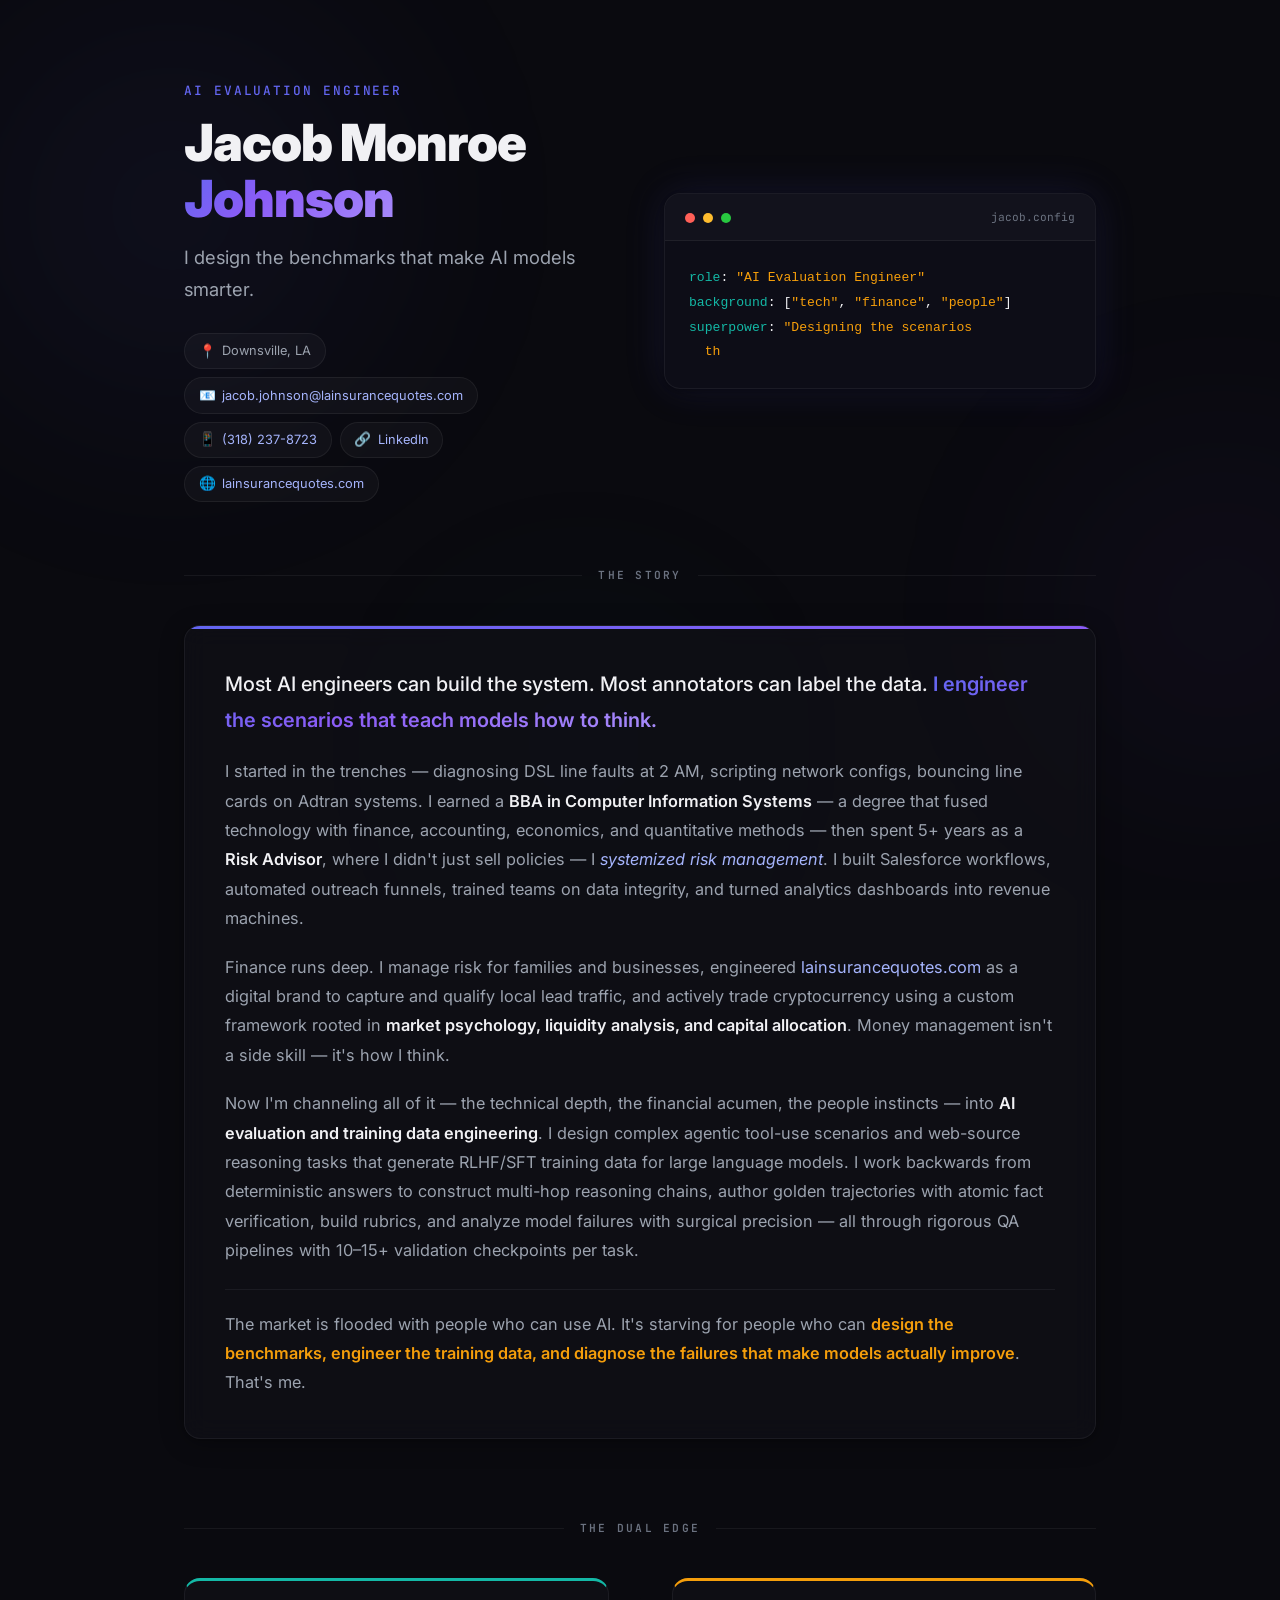
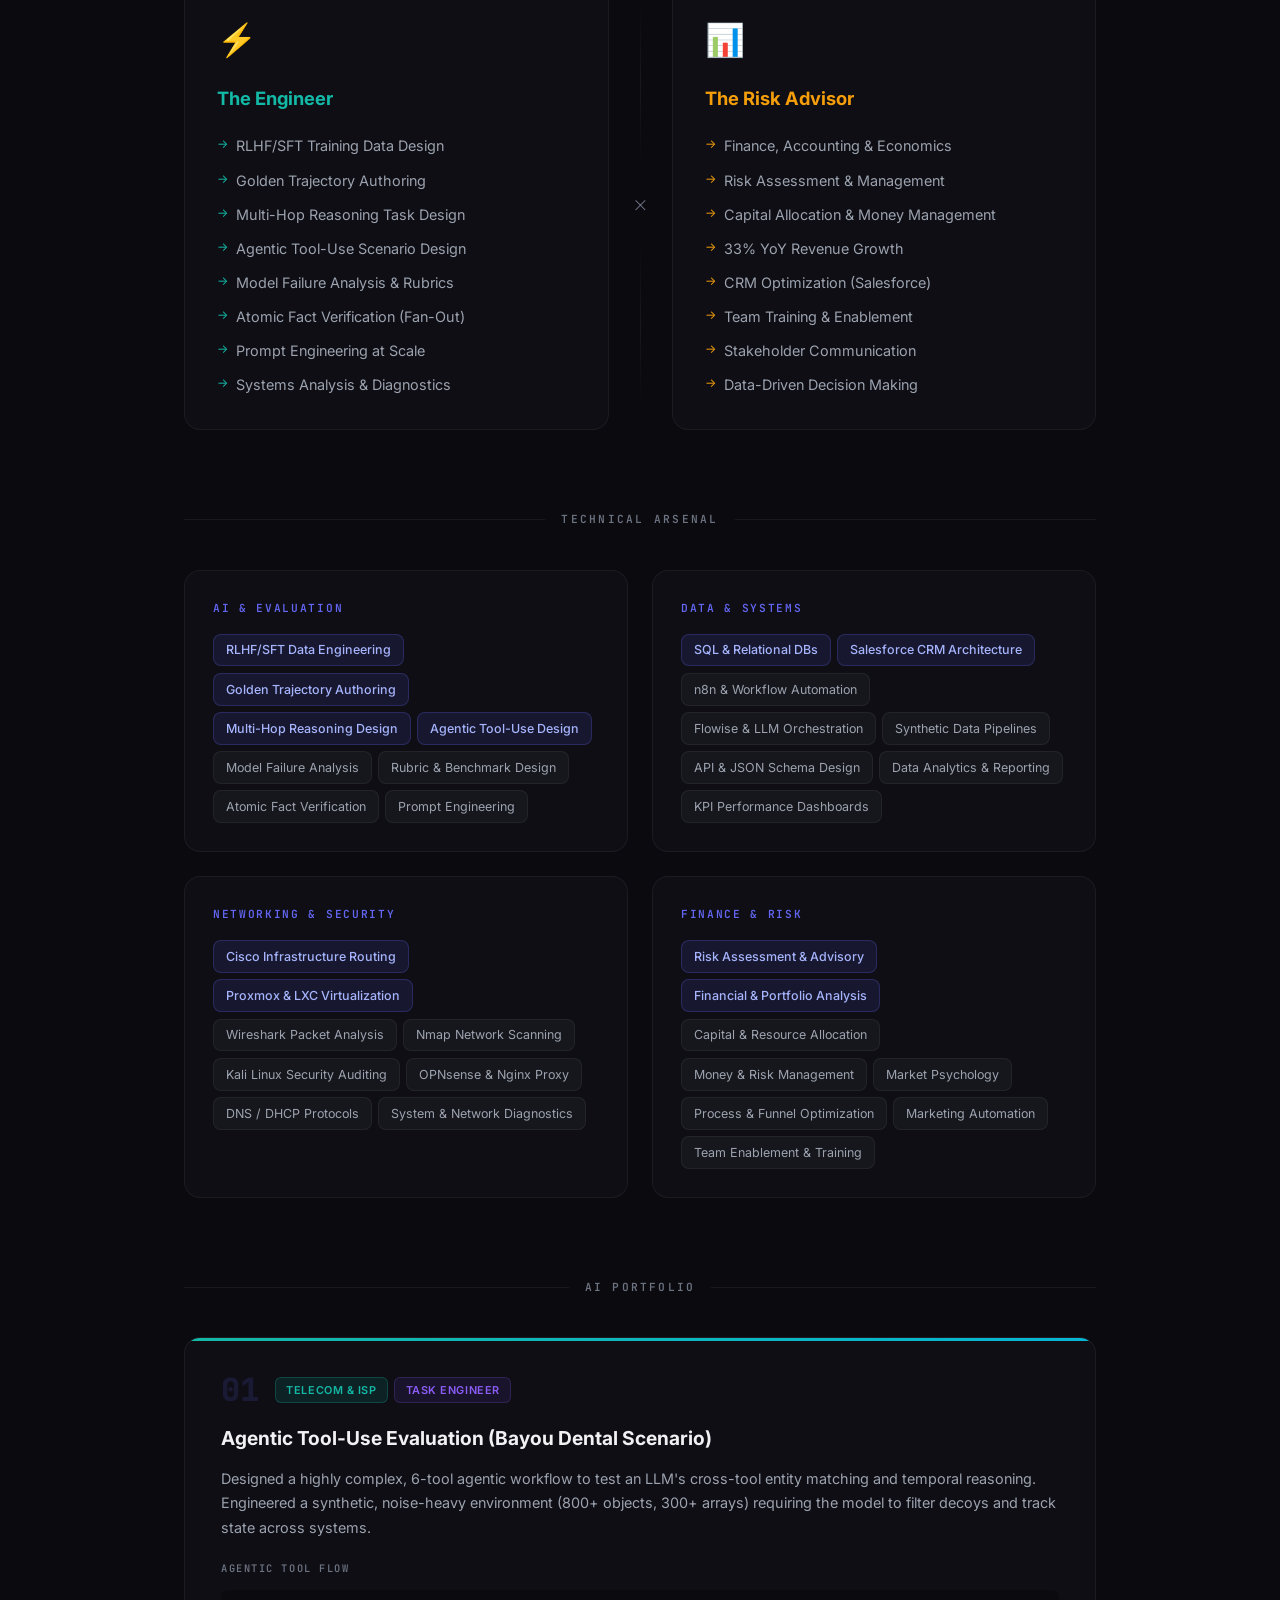
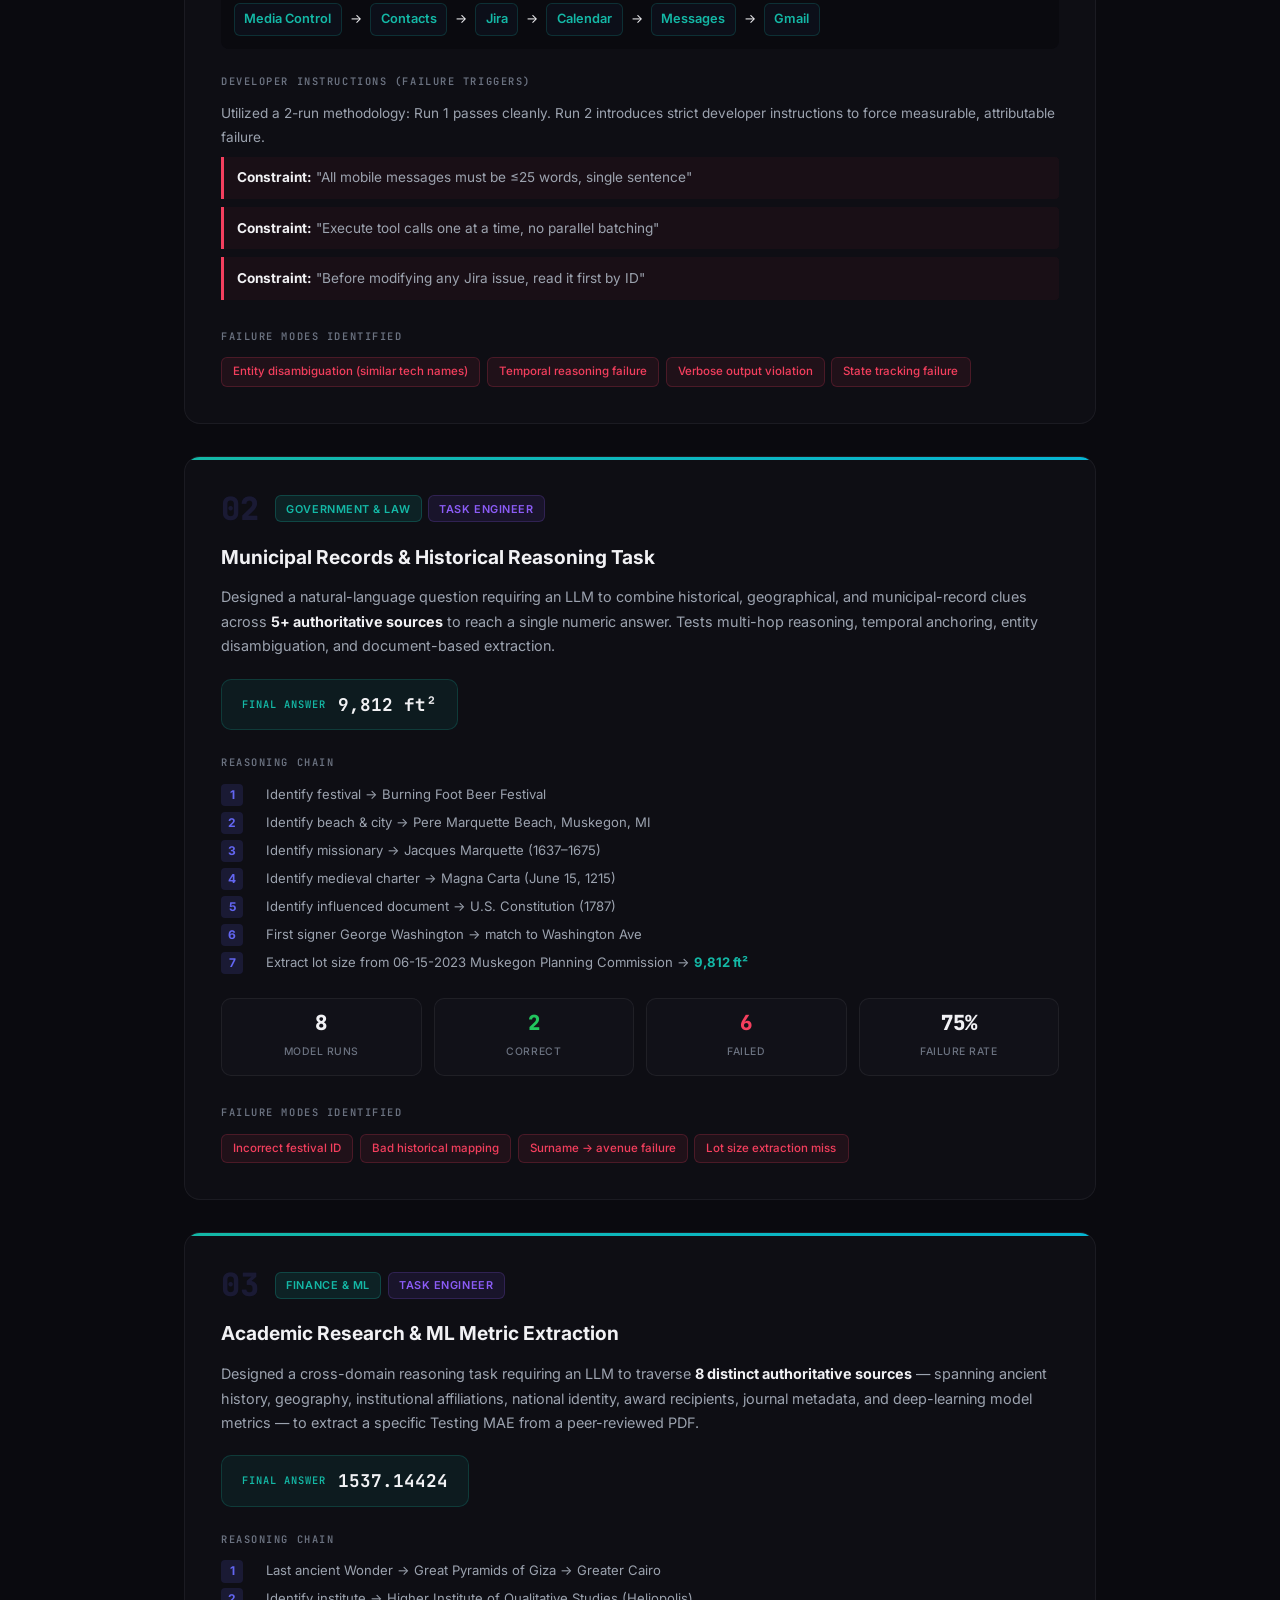
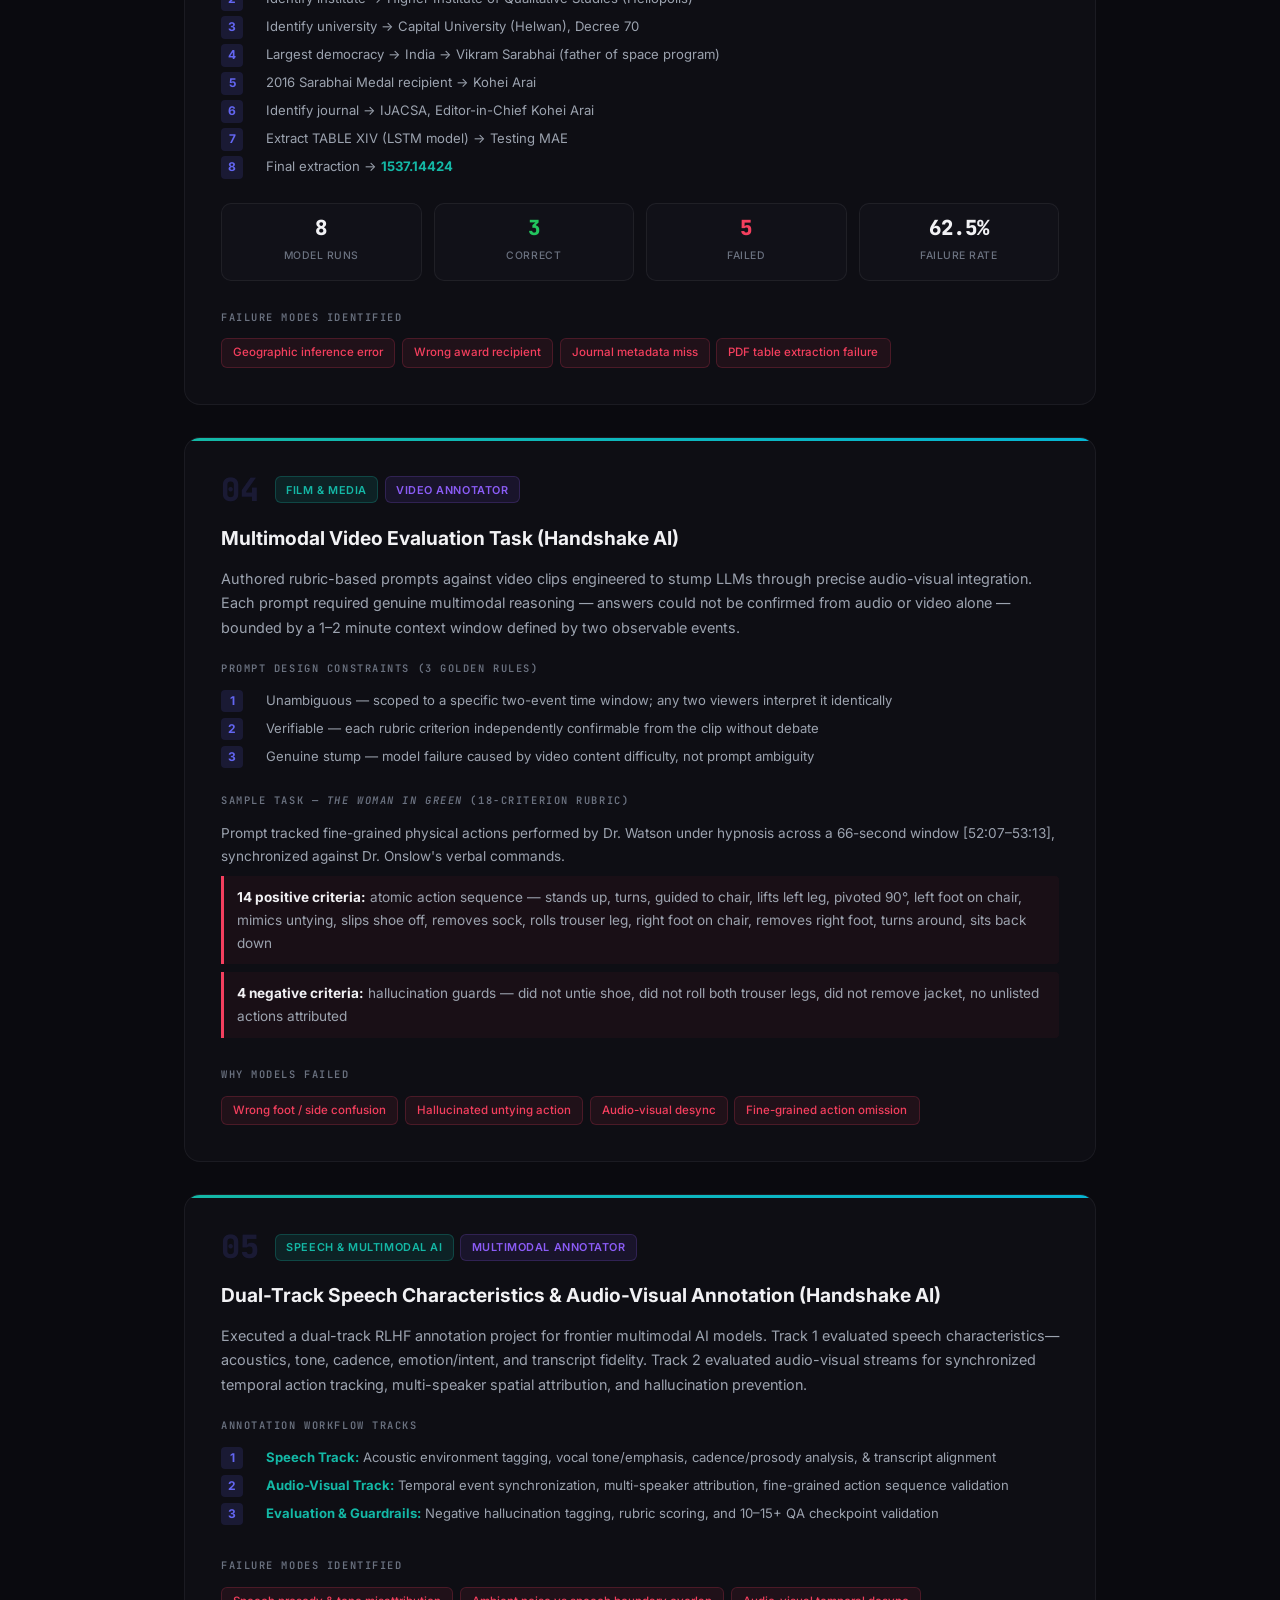
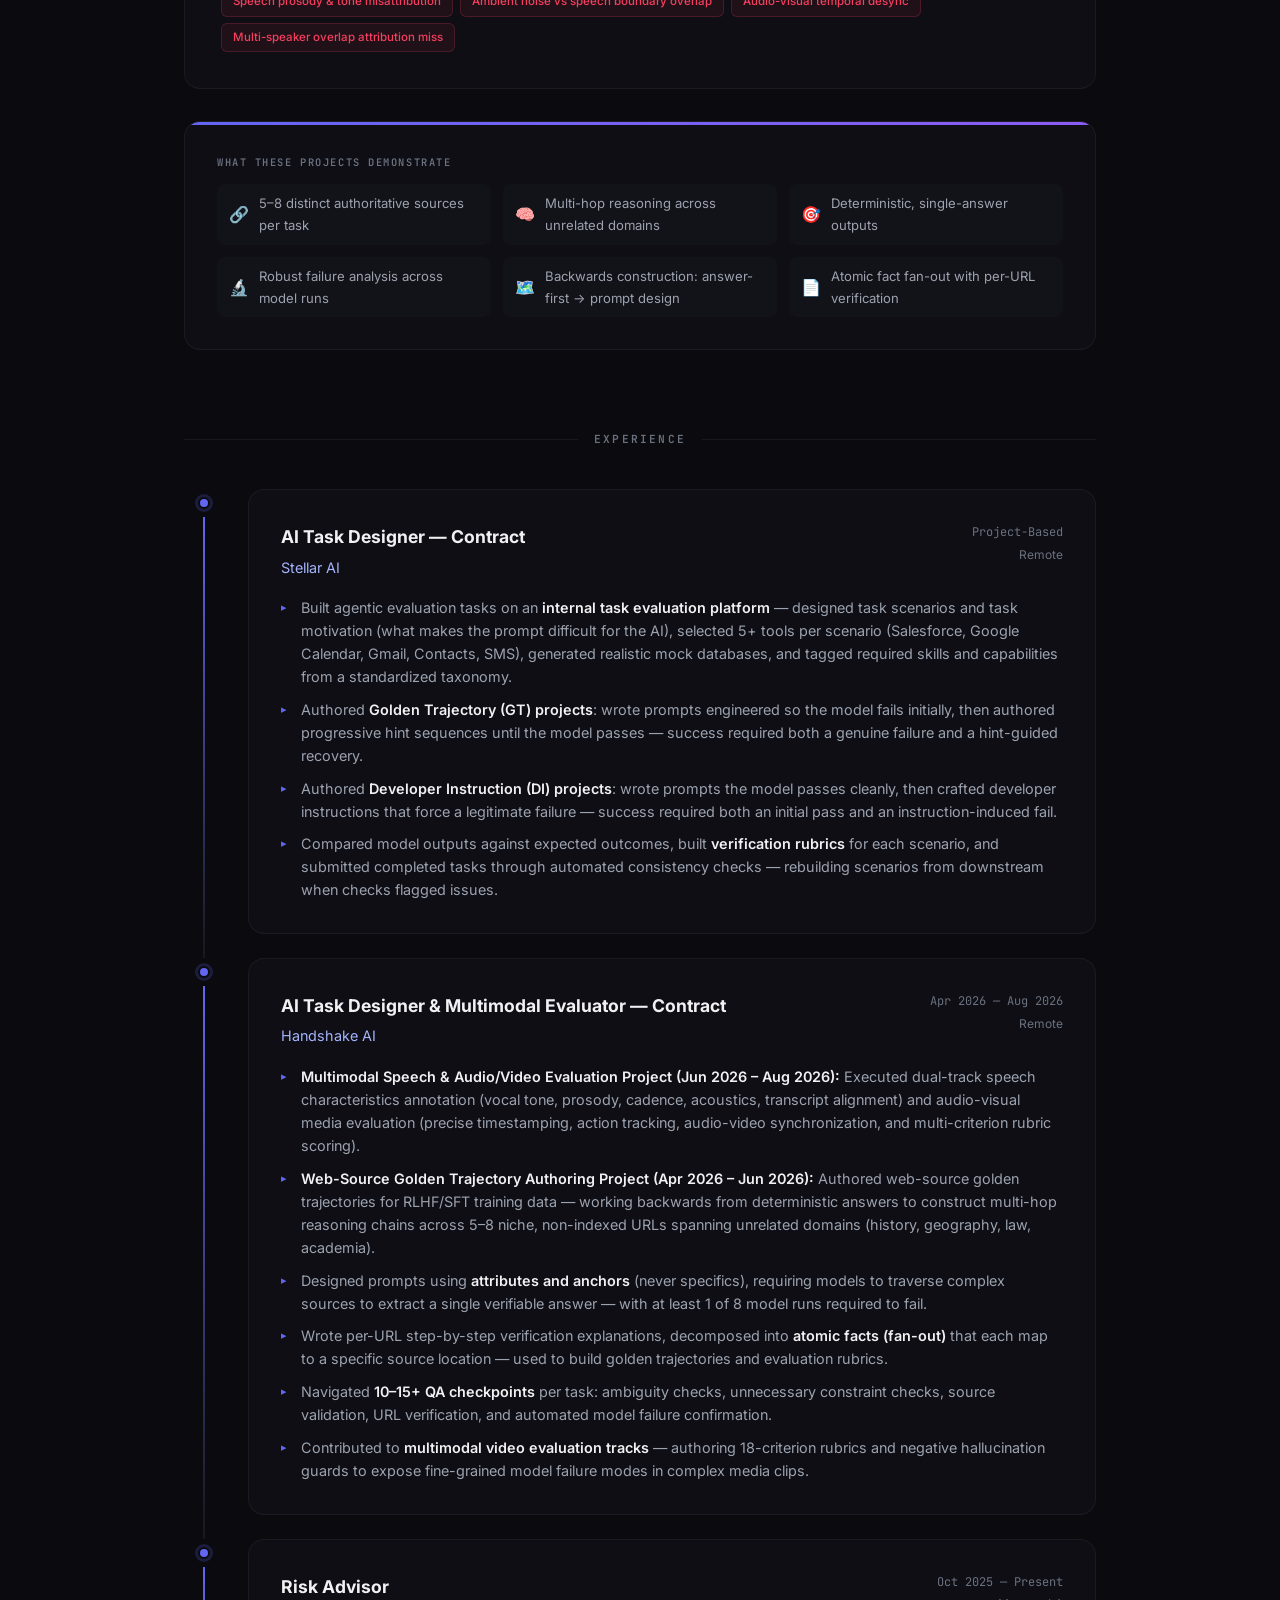
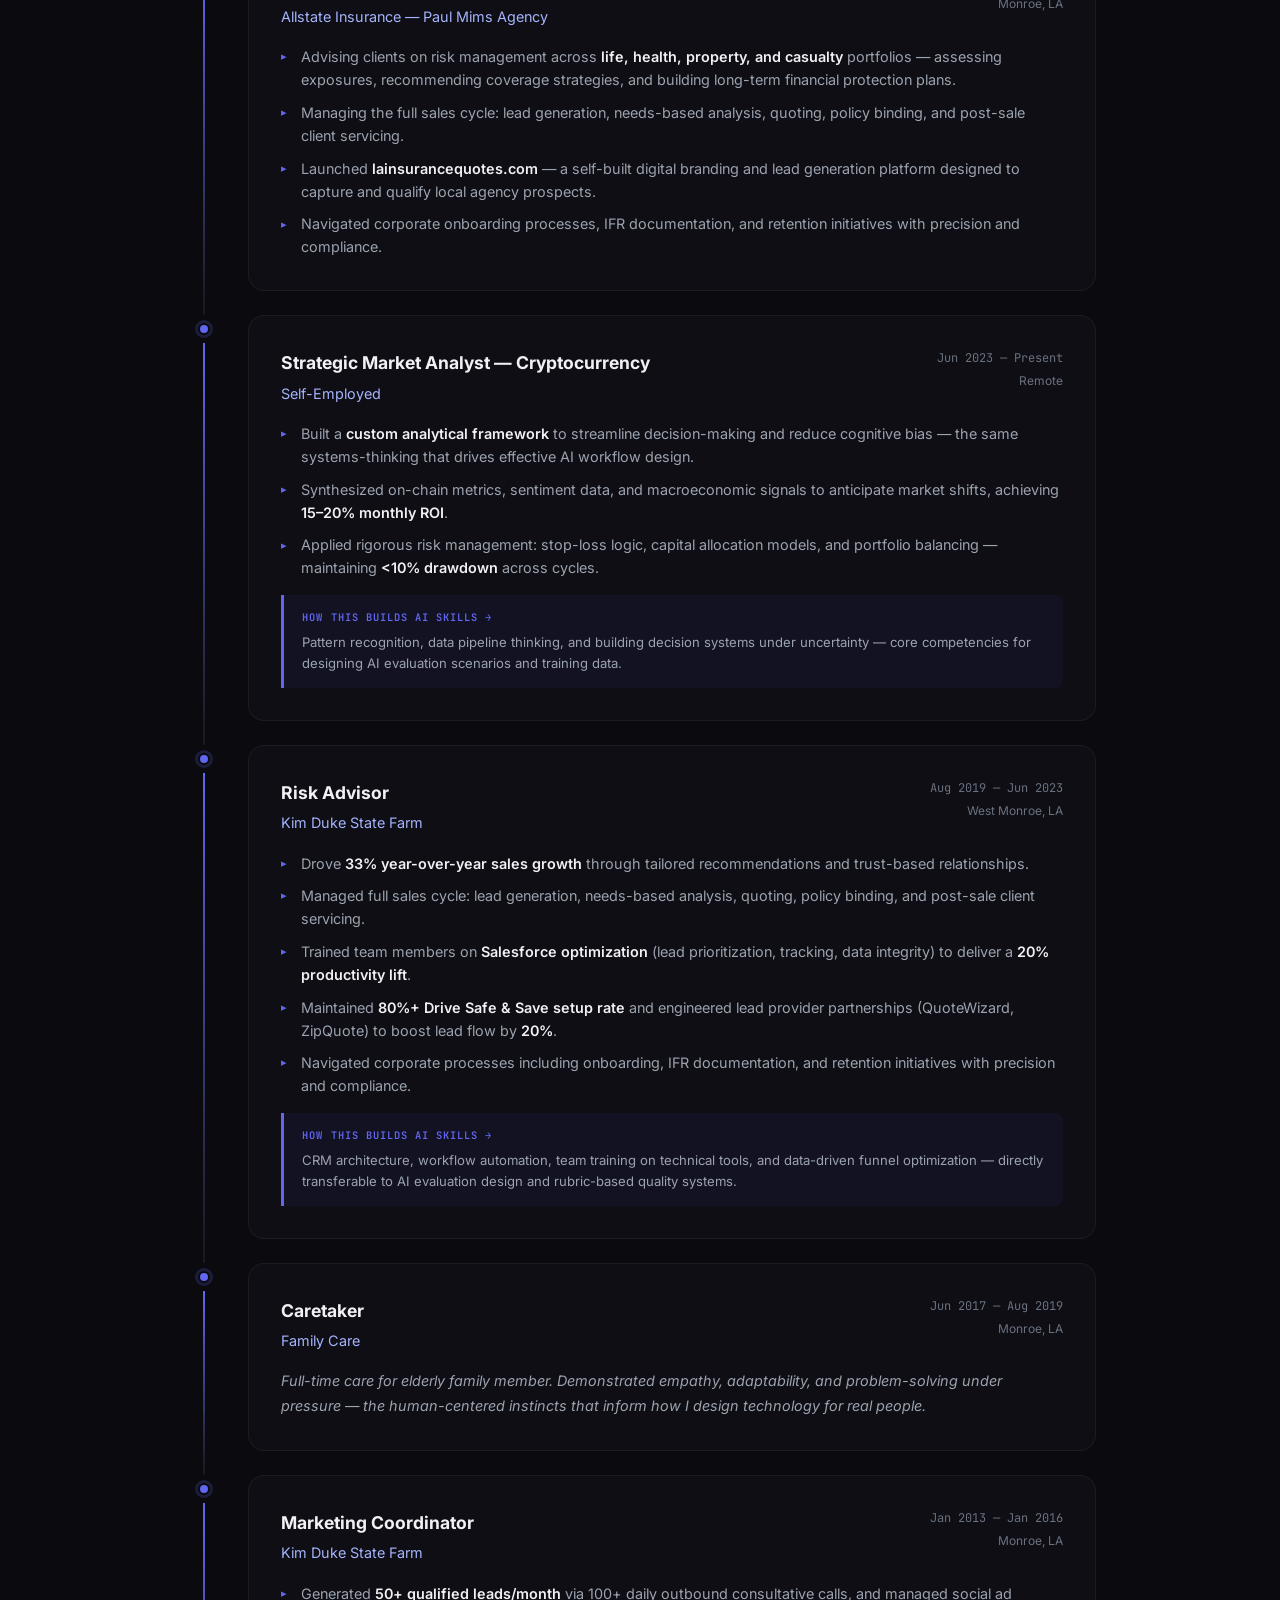
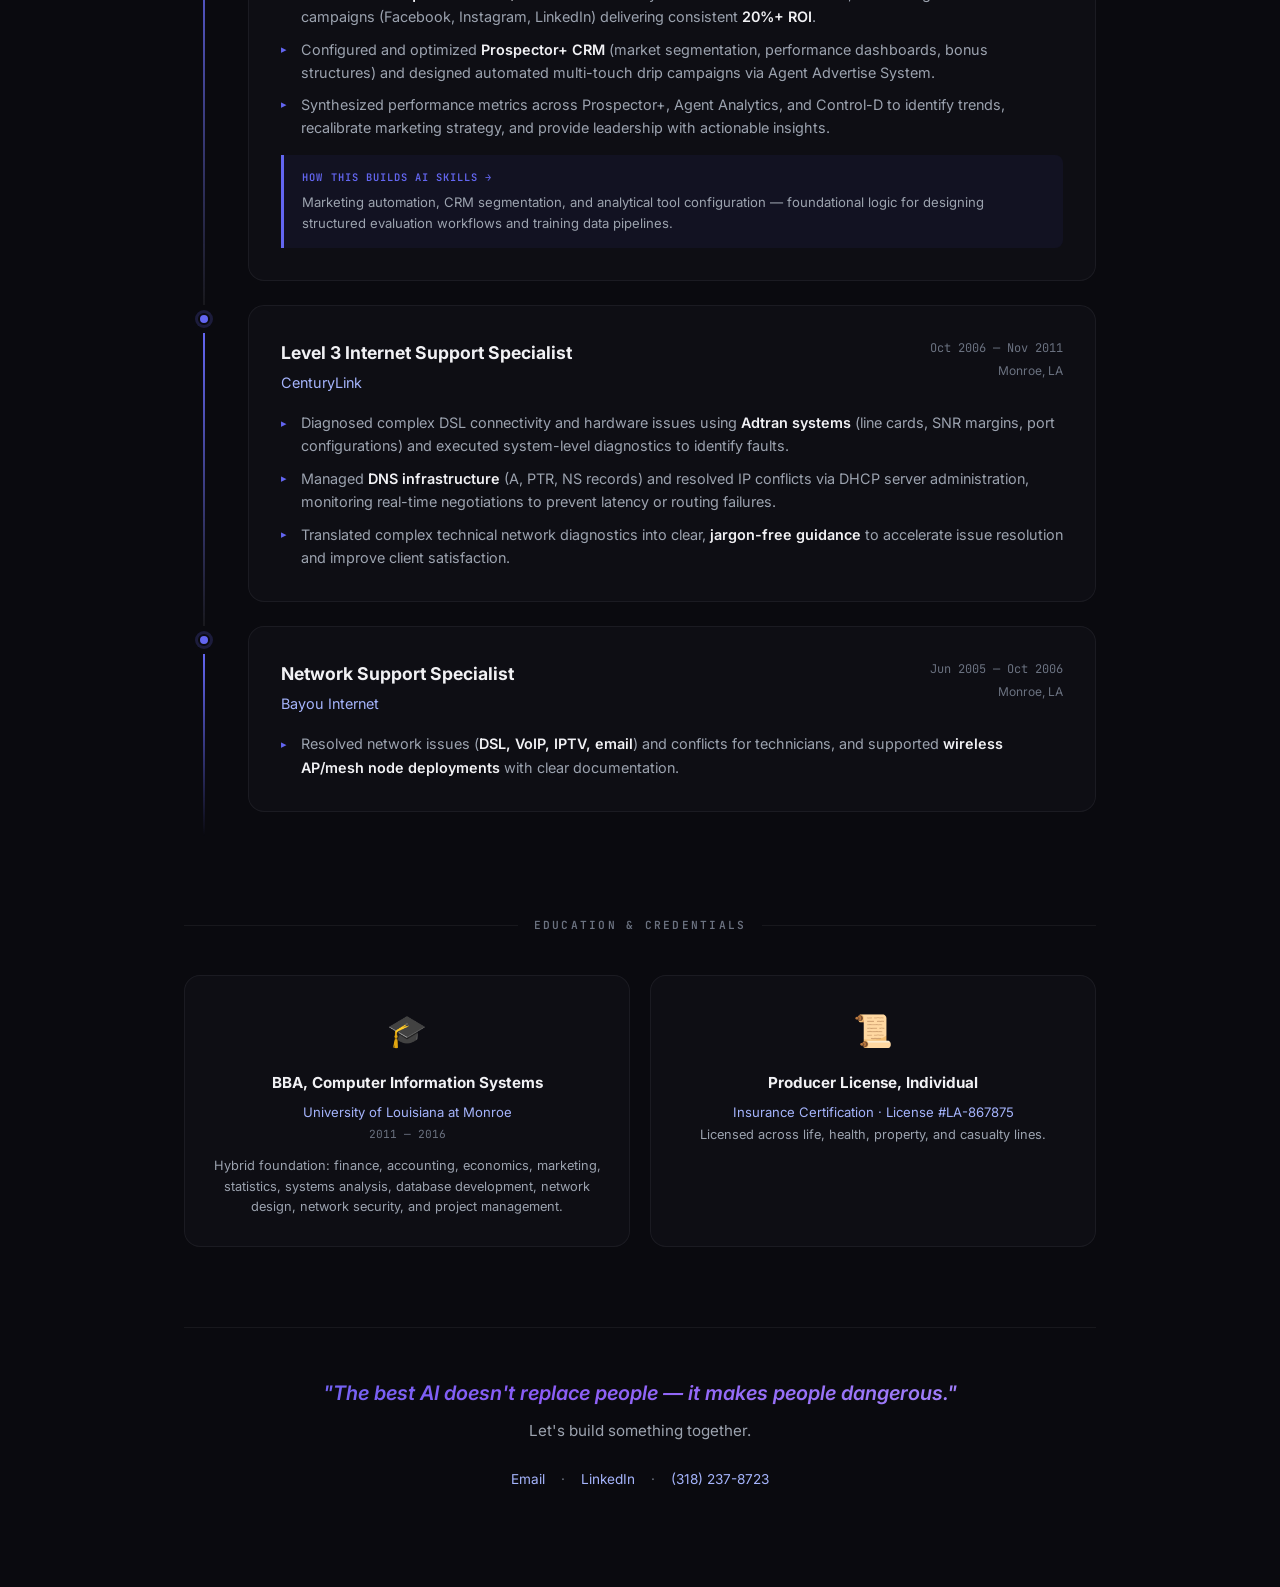
==== index.html @ 7186bc1a "Update index.html" ====
<!DOCTYPE html>
<html lang="en">
<head>
    <meta charset="UTF-8">
    <meta name="viewport" content="width=device-width, initial-scale=1.0">
    <meta name="description" content="Jacob Monroe Johnson — AI Evaluation Engineer specializing in RLHF/SFT training data design, golden trajectory authoring, and model failure analysis. Deep finance, risk management, and technical expertise.">
    <title>Jacob Monroe Johnson | AI Evaluation Engineer</title>
    <link rel="preconnect" href="https://fonts.googleapis.com">
    <link rel="preconnect" href="https://fonts.gstatic.com" crossorigin>
    <link href="https://fonts.googleapis.com/css2?family=Inter:wght@300;400;500;600;700;800;900&family=JetBrains+Mono:wght@400;500;600&display=swap" rel="stylesheet">
    <link rel="stylesheet" href="style.css?v=14">
</head>
<body>

    <!-- Ambient background -->
    <div class="ambient-bg">
        <div class="orb orb-1"></div>
        <div class="orb orb-2"></div>
        <div class="orb orb-3"></div>
    </div>

    <div class="resume-container">

        <!-- ═══════════════════════════════════════════ HEADER ═══════════════════════════════════════════ -->
        <header class="hero" id="hero-section">
            <div class="hero-content">
                <div class="name-block">
                    <p class="tagline-above">AI Evaluation Engineer</p>
                    <h1 class="name">Jacob Monroe <span class="name-accent">Johnson</span></h1>
                    <p class="subtitle">I design the benchmarks that make AI models smarter.</p>
                </div>

                <div class="hero-meta">
                    <div class="meta-pill">
                        <span class="pill-icon">📍</span>
                        <span>Downsville, LA</span>
                    </div>
                    <div class="meta-pill">
                        <span class="pill-icon">📧</span>
                        <a href="mailto:jacob.johnson@lainsurancequotes.com">jacob.johnson@lainsurancequotes.com</a>
                    </div>
                    <div class="meta-pill">
                        <span class="pill-icon">📱</span>
                        <a href="tel:+13182378723">(318) 237-8723</a>
                    </div>
                    <div class="meta-pill">
                        <span class="pill-icon">🔗</span>
                        <a href="https://www.linkedin.com/in/jacob-monroe-johnson-15b532a5" target="_blank">LinkedIn</a>
                    </div>
                    <div class="meta-pill">
                        <span class="pill-icon">🌐</span>
                        <a href="https://lainsurancequotes.com" target="_blank">lainsurancequotes.com</a>
                    </div>
                </div>
            </div>
            <div class="hero-visual">
                <div class="code-window">
                    <div class="code-header">
                        <span class="dot red"></span>
                        <span class="dot yellow"></span>
                        <span class="dot green"></span>
                        <span class="code-title">jacob.config</span>
                    </div>
                    <pre class="code-body"><code><span class="code-key">role</span>: <span class="code-str">"AI Evaluation Engineer"</span>
<span class="code-key">background</span>: [<span class="code-str">"tech"</span>, <span class="code-str">"finance"</span>, <span class="code-str">"people"</span>]
<span class="code-key">superpower</span>: <span class="code-str">"Designing the scenarios
  that break AI models —
  then teaching them to win"</span>
<span class="code-key">status</span>: <span class="code-val">building</span><span class="cursor-blink">|</span></code></pre>
                </div>
            </div>
        </header>

        <!-- ═══════════════════════════════════════════ NARRATIVE ═══════════════════════════════════════════ -->
        <section class="narrative-section" id="narrative">
            <div class="section-label">
                <span class="label-line"></span>
                <span class="label-text">THE STORY</span>
                <span class="label-line"></span>
            </div>
            <div class="narrative-card">
                <p class="narrative-lead">Most AI engineers can build the system. Most annotators can label the data. <strong>I engineer the scenarios that teach models how to think.</strong></p>
                <p>I started in the trenches — diagnosing DSL line faults at 2 AM, scripting network configs, bouncing line cards on Adtran systems. I earned a <strong>BBA in Computer Information Systems</strong> — a degree that fused technology with finance, accounting, economics, and quantitative methods — then spent 5+ years as a <strong>Risk Advisor</strong>, where I didn't just sell policies — I <em>systemized risk management</em>. I built Salesforce workflows, automated outreach funnels, trained teams on data integrity, and turned analytics dashboards into revenue machines.</p>
                <p>Finance runs deep. I manage risk for families and businesses, engineered <a href="https://lainsurancequotes.com" target="_blank">lainsurancequotes.com</a> as a digital brand to capture and qualify local lead traffic, and actively trade cryptocurrency using a custom framework rooted in <strong>market psychology, liquidity analysis, and capital allocation</strong>. Money management isn't a side skill — it's how I think.</p>
                <p>Now I'm channeling all of it — the technical depth, the financial acumen, the people instincts — into <strong>AI evaluation and training data engineering</strong>. I design complex agentic tool-use scenarios and web-source reasoning tasks that generate RLHF/SFT training data for large language models. I work backwards from deterministic answers to construct multi-hop reasoning chains, author golden trajectories with atomic fact verification, build rubrics, and analyze model failures with surgical precision — all through rigorous QA pipelines with 10–15+ validation checkpoints per task.</p>
                <p class="narrative-closer">The market is flooded with people who can use AI. It's starving for people who can <strong>design the benchmarks, engineer the training data, and diagnose the failures that make models actually improve</strong>. That's me.</p>
            </div>
        </section>

        <!-- ═══════════════════════════════════════════ DUAL IDENTITY ═══════════════════════════════════════════ -->
        <section class="duality-section" id="duality">
            <div class="section-label">
                <span class="label-line"></span>
                <span class="label-text">THE DUAL EDGE</span>
                <span class="label-line"></span>
            </div>
            <div class="duality-grid">
                <div class="duality-card tech-card">
                    <div class="card-icon">⚡</div>
                    <h3>The Engineer</h3>
                    <ul>
                        <li>RLHF/SFT Training Data Design</li>
                        <li>Golden Trajectory Authoring</li>
                        <li>Multi-Hop Reasoning Task Design</li>
                        <li>Agentic Tool-Use Scenario Design</li>
                        <li>Model Failure Analysis & Rubrics</li>
                        <li>Atomic Fact Verification (Fan-Out)</li>
                        <li>Prompt Engineering at Scale</li>
                        <li>Systems Analysis & Diagnostics</li>
                    </ul>
                </div>
                <div class="duality-divider">
                    <div class="divider-line"></div>
                    <span class="divider-symbol">×</span>
                    <div class="divider-line"></div>
                </div>
                <div class="duality-card people-card">
                    <div class="card-icon">📊</div>
                    <h3>The Risk Advisor</h3>
                    <ul>
                        <li>Finance, Accounting & Economics</li>
                        <li>Risk Assessment & Management</li>
                        <li>Capital Allocation & Money Management</li>
                        <li>33% YoY Revenue Growth</li>
                        <li>CRM Optimization (Salesforce)</li>
                        <li>Team Training & Enablement</li>
                        <li>Stakeholder Communication</li>
                        <li>Data-Driven Decision Making</li>
                    </ul>
                </div>
            </div>
        </section>

        <!-- ═══════════════════════════════════════════ SKILLS MATRIX ═══════════════════════════════════════════ -->
        <section class="skills-section" id="skills">
            <div class="section-label">
                <span class="label-line"></span>
                <span class="label-text">TECHNICAL ARSENAL</span>
                <span class="label-line"></span>
            </div>
            <div class="skills-grid">
                <div class="skill-group">
                    <h4 class="skill-category">AI & Evaluation</h4>
                    <div class="skill-tags">
                        <span class="skill-tag primary">RLHF/SFT Data Engineering</span>
                        <span class="skill-tag primary">Golden Trajectory Authoring</span>
                        <span class="skill-tag primary">Multi-Hop Reasoning Design</span>
                        <span class="skill-tag primary">Agentic Tool-Use Design</span>
                        <span class="skill-tag">Model Failure Analysis</span>
                        <span class="skill-tag">Rubric & Benchmark Design</span>
                        <span class="skill-tag">Atomic Fact Verification</span>
                        <span class="skill-tag">Prompt Engineering</span>
                    </div>
                </div>
                <div class="skill-group">
                    <h4 class="skill-category">Data & Systems</h4>
                    <div class="skill-tags">
                        <span class="skill-tag primary">SQL & Relational DBs</span>
                        <span class="skill-tag primary">Salesforce CRM Architecture</span>
                        <span class="skill-tag">n8n & Workflow Automation</span>
                        <span class="skill-tag">Flowise & LLM Orchestration</span>
                        <span class="skill-tag">Synthetic Data Pipelines</span>
                        <span class="skill-tag">API & JSON Schema Design</span>
                        <span class="skill-tag">Data Analytics & Reporting</span>
                        <span class="skill-tag">KPI Performance Dashboards</span>
                    </div>
                </div>
                <div class="skill-group">
                    <h4 class="skill-category">Networking & Security</h4>
                    <div class="skill-tags">
                        <span class="skill-tag primary">Cisco Infrastructure Routing</span>
                        <span class="skill-tag primary">Proxmox & LXC Virtualization</span>
                        <span class="skill-tag">Wireshark Packet Analysis</span>
                        <span class="skill-tag">Nmap Network Scanning</span>
                        <span class="skill-tag">Kali Linux Security Auditing</span>
                        <span class="skill-tag">OPNsense & Nginx Proxy</span>
                        <span class="skill-tag">DNS / DHCP Protocols</span>
                        <span class="skill-tag">System & Network Diagnostics</span>
                    </div>
                </div>
                <div class="skill-group">
                    <h4 class="skill-category">Finance & Risk</h4>
                    <div class="skill-tags">
                        <span class="skill-tag primary">Risk Assessment & Advisory</span>
                        <span class="skill-tag primary">Financial & Portfolio Analysis</span>
                        <span class="skill-tag">Capital & Resource Allocation</span>
                        <span class="skill-tag">Money & Risk Management</span>
                        <span class="skill-tag">Market Psychology</span>
                        <span class="skill-tag">Process & Funnel Optimization</span>
                        <span class="skill-tag">Marketing Automation</span>
                        <span class="skill-tag">Team Enablement & Training</span>
                    </div>
                </div>
            </div>
        </section>

        <!-- ═══════════════════════════════════════════ PROJECTS ═══════════════════════════════════════════ -->
        <section class="projects-section" id="projects">
            <div class="section-label">
                <span class="label-line"></span>
                <span class="label-text">AI PORTFOLIO</span>
                <span class="label-line"></span>
            </div>

            <div class="projects-grid">

                <!-- Project 1 (Agentic) -->
                <div class="project-card">
                    <div class="project-header">
                        <span class="project-number">01</span>
                        <div class="project-badges">
                            <span class="project-badge domain">Telecom & ISP</span>
                            <span class="project-badge role">Task Engineer</span>
                        </div>
                    </div>
                    <h3 class="project-title">Agentic Tool-Use Evaluation (Bayou Dental Scenario)</h3>
                    <p class="project-desc">Designed a highly complex, 6-tool agentic workflow to test an LLM's cross-tool entity matching and temporal reasoning. Engineered a synthetic, noise-heavy environment (800+ objects, 300+ arrays) requiring the model to filter decoys and track state across systems.</p>
                    
                    <div class="reasoning-chain">
                        <h4 class="chain-title">Agentic Tool Flow</h4>
                        <div class="tool-flow">
                            <span class="tool-step">Media Control</span>
                            <span class="tool-arrow">→</span>
                            <span class="tool-step">Contacts</span>
                            <span class="tool-arrow">→</span>
                            <span class="tool-step">Jira</span>
                            <span class="tool-arrow">→</span>
                            <span class="tool-step">Calendar</span>
                            <span class="tool-arrow">→</span>
                            <span class="tool-step">Messages</span>
                            <span class="tool-arrow">→</span>
                            <span class="tool-step">Gmail</span>
                        </div>
                    </div>

                    <div class="di-section">
                        <h4 class="chain-title">Developer Instructions (Failure Triggers)</h4>
                        <p class="project-desc" style="margin-bottom: 0.5rem; font-size: 0.85rem;">Utilized a 2-run methodology: Run 1 passes cleanly. Run 2 introduces strict developer instructions to force measurable, attributable failure.</p>
                        <div class="di-list">
                            <div class="di-item"><strong>Constraint:</strong> "All mobile messages must be ≤25 words, single sentence"</div>
                            <div class="di-item"><strong>Constraint:</strong> "Execute tool calls one at a time, no parallel batching"</div>
                            <div class="di-item"><strong>Constraint:</strong> "Before modifying any Jira issue, read it first by ID"</div>
                        </div>
                    </div>

                    <div class="failure-modes">
                        <h4 class="chain-title">Failure Modes Identified</h4>
                        <div class="failure-tags">
                            <span class="failure-tag">Entity disambiguation (similar tech names)</span>
                            <span class="failure-tag">Temporal reasoning failure</span>
                            <span class="failure-tag">Verbose output violation</span>
                            <span class="failure-tag">State tracking failure</span>
                        </div>
                    </div>
                </div>

                <!-- Project 2 -->
                <div class="project-card">
                    <div class="project-header">
                        <span class="project-number">02</span>
                        <div class="project-badges">
                            <span class="project-badge domain">Government & Law</span>
                            <span class="project-badge role">Task Engineer</span>
                        </div>
                    </div>
                    <h3 class="project-title">Municipal Records & Historical Reasoning Task</h3>
                    <p class="project-desc">Designed a natural-language question requiring an LLM to combine historical, geographical, and municipal-record clues across <strong>5+ authoritative sources</strong> to reach a single numeric answer. Tests multi-hop reasoning, temporal anchoring, entity disambiguation, and document-based extraction.</p>
                    
                    <div class="project-answer">
                        <span class="answer-label">Final Answer</span>
                        <span class="answer-value">9,812 ft²</span>
                    </div>

                    <div class="reasoning-chain">
                        <h4 class="chain-title">Reasoning Chain</h4>
                        <div class="chain-steps">
                            <div class="chain-step"><span class="step-num">1</span><span>Identify festival → Burning Foot Beer Festival</span></div>
                            <div class="chain-step"><span class="step-num">2</span><span>Identify beach & city → Pere Marquette Beach, Muskegon, MI</span></div>
                            <div class="chain-step"><span class="step-num">3</span><span>Identify missionary → Jacques Marquette (1637–1675)</span></div>
                            <div class="chain-step"><span class="step-num">4</span><span>Identify medieval charter → Magna Carta (June 15, 1215)</span></div>
                            <div class="chain-step"><span class="step-num">5</span><span>Identify influenced document → U.S. Constitution (1787)</span></div>
                            <div class="chain-step"><span class="step-num">6</span><span>First signer George Washington → match to Washington Ave</span></div>
                            <div class="chain-step"><span class="step-num">7</span><span>Extract lot size from 06-15-2023 Muskegon Planning Commission → <strong>9,812 ft²</strong></span></div>
                        </div>
                    </div>

                    <div class="project-results">
                        <div class="result-stat">
                            <span class="stat-value">8</span>
                            <span class="stat-label">Model Runs</span>
                        </div>
                        <div class="result-stat">
                            <span class="stat-value success">2</span>
                            <span class="stat-label">Correct</span>
                        </div>
                        <div class="result-stat">
                            <span class="stat-value fail">6</span>
                            <span class="stat-label">Failed</span>
                        </div>
                        <div class="result-stat">
                            <span class="stat-value">75%</span>
                            <span class="stat-label">Failure Rate</span>
                        </div>
                    </div>

                    <div class="failure-modes">
                        <h4 class="chain-title">Failure Modes Identified</h4>
                        <div class="failure-tags">
                            <span class="failure-tag">Incorrect festival ID</span>
                            <span class="failure-tag">Bad historical mapping</span>
                            <span class="failure-tag">Surname → avenue failure</span>
                            <span class="failure-tag">Lot size extraction miss</span>
                        </div>
                    </div>
                </div>

                <!-- Project 3 -->
                <div class="project-card">
                    <div class="project-header">
                        <span class="project-number">03</span>
                        <div class="project-badges">
                            <span class="project-badge domain">Finance & ML</span>
                            <span class="project-badge role">Task Engineer</span>
                        </div>
                    </div>
                    <h3 class="project-title">Academic Research & ML Metric Extraction</h3>
                    <p class="project-desc">Designed a cross-domain reasoning task requiring an LLM to traverse <strong>8 distinct authoritative sources</strong> — spanning ancient history, geography, institutional affiliations, national identity, award recipients, journal metadata, and deep-learning model metrics — to extract a specific Testing MAE from a peer-reviewed PDF.</p>
                    
                    <div class="project-answer">
                        <span class="answer-label">Final Answer</span>
                        <span class="answer-value">1537.14424</span>
                    </div>

                    <div class="reasoning-chain">
                        <h4 class="chain-title">Reasoning Chain</h4>
                        <div class="chain-steps">
                            <div class="chain-step"><span class="step-num">1</span><span>Last ancient Wonder → Great Pyramids of Giza → Greater Cairo</span></div>
                            <div class="chain-step"><span class="step-num">2</span><span>Identify institute → Higher Institute of Qualitative Studies (Heliopolis)</span></div>
                            <div class="chain-step"><span class="step-num">3</span><span>Identify university → Capital University (Helwan), Decree 70</span></div>
                            <div class="chain-step"><span class="step-num">4</span><span>Largest democracy → India → Vikram Sarabhai (father of space program)</span></div>
                            <div class="chain-step"><span class="step-num">5</span><span>2016 Sarabhai Medal recipient → Kohei Arai</span></div>
                            <div class="chain-step"><span class="step-num">6</span><span>Identify journal → IJACSA, Editor-in-Chief Kohei Arai</span></div>
                            <div class="chain-step"><span class="step-num">7</span><span>Extract TABLE XIV (LSTM model) → Testing MAE</span></div>
                            <div class="chain-step"><span class="step-num">8</span><span>Final extraction → <strong>1537.14424</strong></span></div>
                        </div>
                    </div>

                    <div class="project-results">
                        <div class="result-stat">
                            <span class="stat-value">8</span>
                            <span class="stat-label">Model Runs</span>
                        </div>
                        <div class="result-stat">
                            <span class="stat-value success">3</span>
                            <span class="stat-label">Correct</span>
                        </div>
                        <div class="result-stat">
                            <span class="stat-value fail">5</span>
                            <span class="stat-label">Failed</span>
                        </div>
                        <div class="result-stat">
                            <span class="stat-value">62.5%</span>
                            <span class="stat-label">Failure Rate</span>
                        </div>
                    </div>

                    <div class="failure-modes">
                        <h4 class="chain-title">Failure Modes Identified</h4>
                        <div class="failure-tags">
                            <span class="failure-tag">Geographic inference error</span>
                            <span class="failure-tag">Wrong award recipient</span>
                            <span class="failure-tag">Journal metadata miss</span>
                            <span class="failure-tag">PDF table extraction failure</span>
                        </div>
                    </div>
                </div>

                <!-- Project 4 -->
                <div class="project-card">
                    <div class="project-header">
                        <span class="project-number">04</span>
                        <div class="project-badges">
                            <span class="project-badge domain">Film & Media</span>
                            <span class="project-badge role">Video Annotator</span>
                        </div>
                    </div>
                    <h3 class="project-title">Multimodal Video Evaluation Task (Handshake AI)</h3>
                    <p class="project-desc">Authored rubric-based prompts against video clips engineered to stump LLMs through precise audio-visual integration. Each prompt required genuine multimodal reasoning — answers could not be confirmed from audio or video alone — bounded by a 1–2 minute context window defined by two observable events.</p>

                    <div class="reasoning-chain">
                        <h4 class="chain-title">Prompt Design Constraints (3 Golden Rules)</h4>
                        <div class="chain-steps">
                            <div class="chain-step"><span class="step-num">1</span><span>Unambiguous — scoped to a specific two-event time window; any two viewers interpret it identically</span></div>
                            <div class="chain-step"><span class="step-num">2</span><span>Verifiable — each rubric criterion independently confirmable from the clip without debate</span></div>
                            <div class="chain-step"><span class="step-num">3</span><span>Genuine stump — model failure caused by video content difficulty, not prompt ambiguity</span></div>
                        </div>
                    </div>

                    <div class="di-section">
                        <h4 class="chain-title">Sample Task — <em>The Woman in Green</em> (18-Criterion Rubric)</h4>
                        <p class="project-desc" style="margin-bottom: 0.5rem; font-size: 0.85rem;">Prompt tracked fine-grained physical actions performed by Dr. Watson under hypnosis across a 66-second window [52:07–53:13], synchronized against Dr. Onslow's verbal commands.</p>
                        <div class="di-list">
                            <div class="di-item"><strong>14 positive criteria:</strong> atomic action sequence — stands up, turns, guided to chair, lifts left leg, pivoted 90°, left foot on chair, mimics untying, slips shoe off, removes sock, rolls trouser leg, right foot on chair, removes right foot, turns around, sits back down</div>
                            <div class="di-item"><strong>4 negative criteria:</strong> hallucination guards — did not untie shoe, did not roll both trouser legs, did not remove jacket, no unlisted actions attributed</div>
                        </div>
                    </div>

                    <div class="failure-modes">
                        <h4 class="chain-title">Why Models Failed</h4>
                        <div class="failure-tags">
                            <span class="failure-tag">Wrong foot / side confusion</span>
                            <span class="failure-tag">Hallucinated untying action</span>
                            <span class="failure-tag">Audio-visual desync</span>
                            <span class="failure-tag">Fine-grained action omission</span>
                        </div>
                    </div>
                </div>

                <!-- Project 5 -->
                <div class="project-card">
                    <div class="project-header">
                        <span class="project-number">05</span>
                        <div class="project-badges">
                            <span class="project-badge domain">Speech & Multimodal AI</span>
                            <span class="project-badge role">Multimodal Annotator</span>
                        </div>
                    </div>
                    <h3 class="project-title">Dual-Track Speech Characteristics & Audio-Visual Annotation (Handshake AI)</h3>
                    <p class="project-desc">Executed a dual-track RLHF annotation project for frontier multimodal AI models. Track 1 evaluated speech characteristics—acoustics, tone, cadence, emotion/intent, and transcript fidelity. Track 2 evaluated audio-visual streams for synchronized temporal action tracking, multi-speaker spatial attribution, and hallucination prevention.</p>

                    <div class="reasoning-chain">
                        <h4 class="chain-title">Annotation Workflow Tracks</h4>
                        <div class="chain-steps">
                            <div class="chain-step"><span class="step-num">1</span><span><strong>Speech Track:</strong> Acoustic environment tagging, vocal tone/emphasis, cadence/prosody analysis, & transcript alignment</span></div>
                            <div class="chain-step"><span class="step-num">2</span><span><strong>Audio-Visual Track:</strong> Temporal event synchronization, multi-speaker attribution, fine-grained action sequence validation</span></div>
                            <div class="chain-step"><span class="step-num">3</span><span><strong>Evaluation & Guardrails:</strong> Negative hallucination tagging, rubric scoring, and 10–15+ QA checkpoint validation</span></div>
                        </div>
                    </div>

                    <div class="failure-modes">
                        <h4 class="chain-title">Failure Modes Identified</h4>
                        <div class="failure-tags">
                            <span class="failure-tag">Speech prosody & tone misattribution</span>
                            <span class="failure-tag">Ambient noise vs speech boundary overlap</span>
                            <span class="failure-tag">Audio-visual temporal desync</span>
                            <span class="failure-tag">Multi-speaker overlap attribution miss</span>
                        </div>
                    </div>
                </div>

            </div>

            <!-- Portfolio summary -->
            <div class="portfolio-summary">
                <h4 class="chain-title">What These Projects Demonstrate</h4>
                <div class="summary-capabilities">
                    <div class="capability"><span class="cap-icon">🔗</span><span>5–8 distinct authoritative sources per task</span></div>
                    <div class="capability"><span class="cap-icon">🧠</span><span>Multi-hop reasoning across unrelated domains</span></div>
                    <div class="capability"><span class="cap-icon">🎯</span><span>Deterministic, single-answer outputs</span></div>
                    <div class="capability"><span class="cap-icon">🔬</span><span>Robust failure analysis across model runs</span></div>
                    <div class="capability"><span class="cap-icon">🗺️</span><span>Backwards construction: answer-first → prompt design</span></div>
                    <div class="capability"><span class="cap-icon">📄</span><span>Atomic fact fan-out with per-URL verification</span></div>
                </div>
            </div>
        </section>

        <!-- ═══════════════════════════════════════════ EXPERIENCE ═══════════════════════════════════════════ -->
        <section class="experience-section" id="experience">
            <div class="section-label">
                <span class="label-line"></span>
                <span class="label-text">EXPERIENCE</span>
                <span class="label-line"></span>
            </div>

            <div class="timeline">

                <!-- Stellar AI -->
                <div class="timeline-item">
                    <div class="timeline-marker">
                        <div class="marker-dot"></div>
                        <div class="marker-line"></div>
                    </div>
                    <div class="timeline-content">
                        <div class="job-header">
                            <div>
                                <h3 class="job-title">AI Task Designer — Contract</h3>
                                <p class="job-company">Stellar AI</p>
                            </div>
                            <div class="job-meta">
                                <span class="job-date">Project-Based</span>
                                <span class="job-location">Remote</span>
                            </div>
                        </div>
                        <ul class="job-bullets">
                            <li>Built agentic evaluation tasks on an <strong>internal task evaluation platform</strong> — designed task scenarios and task motivation (what makes the prompt difficult for the AI), selected 5+ tools per scenario (Salesforce, Google Calendar, Gmail, Contacts, SMS), generated realistic mock databases, and tagged required skills and capabilities from a standardized taxonomy.</li>
                            <li>Authored <strong>Golden Trajectory (GT) projects</strong>: wrote prompts engineered so the model fails initially, then authored progressive hint sequences until the model passes — success required both a genuine failure and a hint-guided recovery.</li>
                            <li>Authored <strong>Developer Instruction (DI) projects</strong>: wrote prompts the model passes cleanly, then crafted developer instructions that force a legitimate failure — success required both an initial pass and an instruction-induced fail.</li>
                            <li>Compared model outputs against expected outcomes, built <strong>verification rubrics</strong> for each scenario, and submitted completed tasks through automated consistency checks — rebuilding scenarios from downstream when checks flagged issues.</li>
                        </ul>
                    </div>
                </div>

                <!-- Handshake AI -->
                <div class="timeline-item">
                    <div class="timeline-marker">
                        <div class="marker-dot"></div>
                        <div class="marker-line"></div>
                    </div>
                    <div class="timeline-content">
                        <div class="job-header">
                            <div>
                                <h3 class="job-title">AI Task Designer & Multimodal Evaluator — Contract</h3>
                                <p class="job-company">Handshake AI</p>
                            </div>
                            <div class="job-meta">
                                <span class="job-date">Apr 2026 — Aug 2026</span>
                                <span class="job-location">Remote</span>
                            </div>
                        </div>
                        <ul class="job-bullets">
                            <li><strong>Multimodal Speech & Audio/Video Evaluation Project (Jun 2026 – Aug 2026):</strong> Executed dual-track speech characteristics annotation (vocal tone, prosody, cadence, acoustics, transcript alignment) and audio-visual media evaluation (precise timestamping, action tracking, audio-video synchronization, and multi-criterion rubric scoring).</li>
                            <li><strong>Web-Source Golden Trajectory Authoring Project (Apr 2026 – Jun 2026):</strong> Authored web-source golden trajectories for RLHF/SFT training data — working backwards from deterministic answers to construct multi-hop reasoning chains across 5–8 niche, non-indexed URLs spanning unrelated domains (history, geography, law, academia).</li>
                            <li>Designed prompts using <strong>attributes and anchors</strong> (never specifics), requiring models to traverse complex sources to extract a single verifiable answer — with at least 1 of 8 model runs required to fail.</li>
                            <li>Wrote per-URL step-by-step verification explanations, decomposed into <strong>atomic facts (fan-out)</strong> that each map to a specific source location — used to build golden trajectories and evaluation rubrics.</li>
                            <li>Navigated <strong>10–15+ QA checkpoints</strong> per task: ambiguity checks, unnecessary constraint checks, source validation, URL verification, and automated model failure confirmation.</li>
                            <li>Contributed to <strong>multimodal video evaluation tracks</strong> — authoring 18-criterion rubrics and negative hallucination guards to expose fine-grained model failure modes in complex media clips.</li>
                        </ul>
                    </div>
                </div>

                <!-- Allstate -->
                <div class="timeline-item">
                    <div class="timeline-marker">
                        <div class="marker-dot"></div>
                        <div class="marker-line"></div>
                    </div>
                    <div class="timeline-content">
                        <div class="job-header">
                            <div>
                                <h3 class="job-title">Risk Advisor</h3>
                                <p class="job-company">Allstate Insurance — Paul Mims Agency</p>
                            </div>
                            <div class="job-meta">
                                <span class="job-date">Oct 2025 — Present</span>
                                <span class="job-location">Monroe, LA</span>
                            </div>
                        </div>
                        <ul class="job-bullets">
                            <li>Advising clients on risk management across <strong>life, health, property, and casualty</strong> portfolios — assessing exposures, recommending coverage strategies, and building long-term financial protection plans.</li>
                            <li>Managing the full sales cycle: lead generation, needs-based analysis, quoting, policy binding, and post-sale client servicing.</li>
                            <li>Launched <a href="https://lainsurancequotes.com" target="_blank"><strong>lainsurancequotes.com</strong></a> — a self-built digital branding and lead generation platform designed to capture and qualify local agency prospects.</li>
                            <li>Navigated corporate onboarding processes, IFR documentation, and retention initiatives with precision and compliance.</li>
                        </ul>
                    </div>
                </div>

                <!-- Crypto -->
                <div class="timeline-item">
                    <div class="timeline-marker">
                        <div class="marker-dot"></div>
                        <div class="marker-line"></div>
                    </div>
                    <div class="timeline-content">
                        <div class="job-header">
                            <div>
                                <h3 class="job-title">Strategic Market Analyst — Cryptocurrency</h3>
                                <p class="job-company">Self-Employed</p>
                            </div>
                            <div class="job-meta">
                                <span class="job-date">Jun 2023 — Present</span>
                                <span class="job-location">Remote</span>
                            </div>
                        </div>
                        <ul class="job-bullets">
                            <li>Built a <strong>custom analytical framework</strong> to streamline decision-making and reduce cognitive bias — the same systems-thinking that drives effective AI workflow design.</li>
                            <li>Synthesized on-chain metrics, sentiment data, and macroeconomic signals to anticipate market shifts, achieving <strong>15–20% monthly ROI</strong>.</li>
                            <li>Applied rigorous risk management: stop-loss logic, capital allocation models, and portfolio balancing — maintaining <strong>&lt;10% drawdown</strong> across cycles.</li>
                        </ul>
                        <div class="job-reframe">
                            <span class="reframe-label">How this builds AI skills →</span>
                            <p>Pattern recognition, data pipeline thinking, and building decision systems under uncertainty — core competencies for designing AI evaluation scenarios and training data.</p>
                        </div>
                    </div>
                </div>

                <!-- State Farm Sales -->
                <div class="timeline-item">
                    <div class="timeline-marker">
                        <div class="marker-dot"></div>
                        <div class="marker-line"></div>
                    </div>
                    <div class="timeline-content">
                        <div class="job-header">
                            <div>
                                <h3 class="job-title">Risk Advisor</h3>
                                <p class="job-company">Kim Duke State Farm</p>
                            </div>
                            <div class="job-meta">
                                <span class="job-date">Aug 2019 — Jun 2023</span>
                                <span class="job-location">West Monroe, LA</span>
                            </div>
                        </div>
                        <ul class="job-bullets">
                            <li>Drove <strong>33% year-over-year sales growth</strong> through tailored recommendations and trust-based relationships.</li>
                            <li>Managed full sales cycle: lead generation, needs-based analysis, quoting, policy binding, and post-sale client servicing.</li>
                            <li>Trained team members on <strong>Salesforce optimization</strong> (lead prioritization, tracking, data integrity) to deliver a <strong>20% productivity lift</strong>.</li>
                            <li>Maintained <strong>80%+ Drive Safe &amp; Save setup rate</strong> and engineered lead provider partnerships (QuoteWizard, ZipQuote) to boost lead flow by <strong>20%</strong>.</li>
                            <li>Navigated corporate processes including onboarding, IFR documentation, and retention initiatives with precision and compliance.</li>
                        </ul>
                        <div class="job-reframe">
                            <span class="reframe-label">How this builds AI skills →</span>
                            <p>CRM architecture, workflow automation, team training on technical tools, and data-driven funnel optimization — directly transferable to AI evaluation design and rubric-based quality systems.</p>
                        </div>
                    </div>
                </div>

                <!-- Caretaker -->
                <div class="timeline-item">
                    <div class="timeline-marker">
                        <div class="marker-dot"></div>
                        <div class="marker-line"></div>
                    </div>
                    <div class="timeline-content">
                        <div class="job-header">
                            <div>
                                <h3 class="job-title">Caretaker</h3>
                                <p class="job-company">Family Care</p>
                            </div>
                            <div class="job-meta">
                                <span class="job-date">Jun 2017 — Aug 2019</span>
                                <span class="job-location">Monroe, LA</span>
                            </div>
                        </div>
                        <p class="job-note">Full-time care for elderly family member. Demonstrated empathy, adaptability, and problem-solving under pressure — the human-centered instincts that inform how I design technology for real people.</p>
                    </div>
                </div>

                <!-- State Farm Marketing -->
                <div class="timeline-item">
                    <div class="timeline-marker">
                        <div class="marker-dot"></div>
                        <div class="marker-line"></div>
                    </div>
                    <div class="timeline-content">
                        <div class="job-header">
                            <div>
                                <h3 class="job-title">Marketing Coordinator</h3>
                                <p class="job-company">Kim Duke State Farm</p>
                            </div>
                            <div class="job-meta">
                                <span class="job-date">Jan 2013 — Jan 2016</span>
                                <span class="job-location">Monroe, LA</span>
                            </div>
                        </div>
                        <ul class="job-bullets">
                            <li>Generated <strong>50+ qualified leads/month</strong> via 100+ daily outbound consultative calls, and managed social ad campaigns (Facebook, Instagram, LinkedIn) delivering consistent <strong>20%+ ROI</strong>.</li>
                            <li>Configured and optimized <strong>Prospector+ CRM</strong> (market segmentation, performance dashboards, bonus structures) and designed automated multi-touch drip campaigns via Agent Advertise System.</li>
                            <li>Synthesized performance metrics across Prospector+, Agent Analytics, and Control-D to identify trends, recalibrate marketing strategy, and provide leadership with actionable insights.</li>
                        </ul>
                        <div class="job-reframe">
                            <span class="reframe-label">How this builds AI skills →</span>
                            <p>Marketing automation, CRM segmentation, and analytical tool configuration — foundational logic for designing structured evaluation workflows and training data pipelines.</p>
                        </div>
                    </div>
                </div>

                <!-- CenturyLink -->
                <div class="timeline-item">
                    <div class="timeline-marker">
                        <div class="marker-dot"></div>
                        <div class="marker-line"></div>
                    </div>
                    <div class="timeline-content">
                        <div class="job-header">
                            <div>
                                <h3 class="job-title">Level 3 Internet Support Specialist</h3>
                                <p class="job-company">CenturyLink</p>
                            </div>
                            <div class="job-meta">
                                <span class="job-date">Oct 2006 — Nov 2011</span>
                                <span class="job-location">Monroe, LA</span>
                            </div>
                        </div>
                        <ul class="job-bullets">
                            <li>Diagnosed complex DSL connectivity and hardware issues using <strong>Adtran systems</strong> (line cards, SNR margins, port configurations) and executed system-level diagnostics to identify faults.</li>
                            <li>Managed <strong>DNS infrastructure</strong> (A, PTR, NS records) and resolved IP conflicts via DHCP server administration, monitoring real-time negotiations to prevent latency or routing failures.</li>
                            <li>Translated complex technical network diagnostics into clear, <strong>jargon-free guidance</strong> to accelerate issue resolution and improve client satisfaction.</li>
                        </ul>
                    </div>
                </div>

                <!-- Bayou Internet -->
                <div class="timeline-item">
                    <div class="timeline-marker">
                        <div class="marker-dot"></div>
                        <div class="marker-line"></div>
                    </div>
                    <div class="timeline-content">
                        <div class="job-header">
                            <div>
                                <h3 class="job-title">Network Support Specialist</h3>
                                <p class="job-company">Bayou Internet</p>
                            </div>
                            <div class="job-meta">
                                <span class="job-date">Jun 2005 — Oct 2006</span>
                                <span class="job-location">Monroe, LA</span>
                            </div>
                        </div>
                        <ul class="job-bullets">
                            <li>Resolved network issues (<strong>DSL, VoIP, IPTV, email</strong>) and conflicts for technicians, and supported <strong>wireless AP/mesh node deployments</strong> with clear documentation.</li>
                        </ul>
                    </div>
                </div>

            </div>
        </section>

        <!-- ═══════════════════════════════════════════ EDUCATION ═══════════════════════════════════════════ -->
        <section class="education-section" id="education">
            <div class="section-label">
                <span class="label-line"></span>
                <span class="label-text">EDUCATION & CREDENTIALS</span>
                <span class="label-line"></span>
            </div>
            <div class="education-grid">
                <div class="edu-card">
                    <div class="edu-icon">🎓</div>
                    <h3>BBA, Computer Information Systems</h3>
                    <p class="edu-school">University of Louisiana at Monroe</p>
                    <p class="edu-date">2011 — 2016</p>
                    <p class="edu-detail">Hybrid foundation: finance, accounting, economics, marketing, statistics, systems analysis, database development, network design, network security, and project management.</p>
                </div>
                <div class="edu-card">
                    <div class="edu-icon">📜</div>
                    <h3>Producer License, Individual</h3>
                    <p class="edu-school">Insurance Certification · License #LA-867875</p>
                    <p class="edu-detail">Licensed across life, health, property, and casualty lines.</p>
                </div>
            </div>
        </section>

        <!-- ═══════════════════════════════════════════ FOOTER ═══════════════════════════════════════════ -->
        <footer class="resume-footer">
            <div class="footer-message">
                <p class="footer-tagline">"The best AI doesn't replace people — it makes people dangerous."</p>
                <p class="footer-cta">Let's build something together.</p>
            </div>
            <div class="footer-links">
                <a href="mailto:jacob.johnson@lainsurancequotes.com">Email</a>
                <span class="footer-sep">·</span>
                <a href="https://www.linkedin.com/in/jacob-monroe-johnson-15b532a5" target="_blank">LinkedIn</a>
                <span class="footer-sep">·</span>
                <a href="tel:+13182378723">(318) 237-8723</a>
            </div>
        </footer>

    </div>

    <script src="script.js?v=5"></script>
</body>
</html>
---- style.css ----
/* ═══════════════════════════════════════════════════════════════
   JACOB MONROE JOHNSON — RESUME STYLESHEET
   Design: Dark glassmorphism with ambient gradients
   ═══════════════════════════════════════════════════════════════ */

/* ─── DESIGN TOKENS ─── */
:root {
    /* Core palette */
    --bg-primary: #0a0a0f;
    --bg-secondary: #111118;
    --bg-card: rgba(17, 17, 24, 0.7);
    --bg-card-hover: rgba(25, 25, 38, 0.85);
    --bg-glass: rgba(255, 255, 255, 0.03);

    /* Accent spectrum */
    --accent-primary: #6366f1;       /* Indigo */
    --accent-secondary: #8b5cf6;     /* Violet */
    --accent-warm: #f59e0b;          /* Amber */
    --accent-teal: #14b8a6;          /* Teal */
    --accent-rose: #f43f5e;          /* Rose */

    /* Gradients */
    --gradient-hero: linear-gradient(135deg, #6366f1 0%, #8b5cf6 40%, #a78bfa 100%);
    --gradient-accent: linear-gradient(135deg, #6366f1, #8b5cf6);
    --gradient-warm: linear-gradient(135deg, #f59e0b, #f97316);
    --gradient-tech: linear-gradient(135deg, #14b8a6, #06b6d4);
    --gradient-people: linear-gradient(135deg, #f59e0b, #ef4444);

    /* Text */
    --text-primary: #f1f1f4;
    --text-secondary: #9ca3af;
    --text-muted: #6b7280;
    --text-accent: #a5b4fc;

    /* Borders */
    --border-subtle: rgba(255, 255, 255, 0.06);
    --border-accent: rgba(99, 102, 241, 0.3);

    /* Spacing */
    --section-gap: 5rem;
    --card-radius: 16px;
    --card-padding: 2rem;

    /* Typography */
    --font-sans: 'Inter', -apple-system, BlinkMacSystemFont, sans-serif;
    --font-mono: 'JetBrains Mono', 'Fira Code', monospace;

    /* Shadows */
    --shadow-card: 0 4px 24px rgba(0, 0, 0, 0.3), 0 1px 4px rgba(0, 0, 0, 0.2);
    --shadow-glow: 0 0 40px rgba(99, 102, 241, 0.15);
}

/* ─── RESET & BASE ─── */
*, *::before, *::after {
    box-sizing: border-box;
    margin: 0;
    padding: 0;
}

html {
    scroll-behavior: smooth;
    font-size: 16px;
}

body {
    font-family: var(--font-sans);
    background: var(--bg-primary);
    color: var(--text-primary);
    line-height: 1.7;
    overflow-x: hidden;
    -webkit-font-smoothing: antialiased;
    -moz-osx-font-smoothing: grayscale;
}

a {
    color: var(--text-accent);
    text-decoration: none;
    transition: color 0.2s ease;
}

a:hover {
    color: var(--accent-primary);
}

/* ─── AMBIENT BACKGROUND ─── */
.ambient-bg {
    position: fixed;
    top: 0;
    left: 0;
    width: 100%;
    height: 100%;
    z-index: 0;
    pointer-events: none;
    overflow: hidden;
}

.orb {
    position: absolute;
    border-radius: 50%;
    filter: blur(120px);
    opacity: 0.4;
    animation: orbFloat 20s ease-in-out infinite;
}

.orb-1 {
    width: 600px;
    height: 600px;
    background: radial-gradient(circle, rgba(99, 102, 241, 0.25), transparent 70%);
    top: -10%;
    left: -10%;
    animation-duration: 25s;
}

.orb-2 {
    width: 500px;
    height: 500px;
    background: radial-gradient(circle, rgba(139, 92, 246, 0.2), transparent 70%);
    top: 40%;
    right: -15%;
    animation-duration: 30s;
    animation-delay: -5s;
}

.orb-3 {
    width: 400px;
    height: 400px;
    background: radial-gradient(circle, rgba(20, 184, 166, 0.15), transparent 70%);
    bottom: -5%;
    left: 30%;
    animation-duration: 22s;
    animation-delay: -10s;
}

@keyframes orbFloat {
    0%, 100% { transform: translate(0, 0) scale(1); }
    25% { transform: translate(30px, -40px) scale(1.05); }
    50% { transform: translate(-20px, 20px) scale(0.95); }
    75% { transform: translate(40px, 30px) scale(1.02); }
}

/* ─── CONTAINER ─── */
.resume-container {
    position: relative;
    z-index: 1;
    max-width: 960px;
    margin: 0 auto;
    padding: 2rem 1.5rem 4rem;
}

/* ─── SECTION LABEL ─── */
.section-label {
    display: flex;
    align-items: center;
    gap: 1rem;
    margin-bottom: 2.5rem;
}

.label-line {
    flex: 1;
    height: 1px;
    background: var(--border-subtle);
}

.label-text {
    font-family: var(--font-mono);
    font-size: 0.7rem;
    font-weight: 600;
    letter-spacing: 0.2em;
    color: var(--text-muted);
    text-transform: uppercase;
}

/* ═══════════════════════════════════════════ HERO ═══════════════════════════════════════════ */
.hero {
    position: relative;
    display: grid;
    grid-template-columns: 1fr 1fr;
    gap: 3rem;
    align-items: center;
    padding: 3rem 0 2rem;
}

.tagline-above {
    font-family: var(--font-mono);
    font-size: 0.8rem;
    font-weight: 500;
    letter-spacing: 0.15em;
    text-transform: uppercase;
    color: var(--accent-primary);
    margin-bottom: 0.75rem;
}

.name {
    font-size: 3.2rem;
    font-weight: 900;
    line-height: 1.1;
    letter-spacing: -0.02em;
    color: var(--text-primary);
}

.name-accent {
    background: var(--gradient-hero);
    -webkit-background-clip: text;
    -webkit-text-fill-color: transparent;
    background-clip: text;
}

.subtitle {
    font-size: 1.15rem;
    font-weight: 400;
    color: var(--text-secondary);
    margin-top: 1rem;
}

.hero-meta {
    display: flex;
    flex-wrap: wrap;
    gap: 0.5rem;
    margin-top: 1.75rem;
}

.meta-pill {
    display: inline-flex;
    align-items: center;
    gap: 0.4rem;
    padding: 0.35rem 0.85rem;
    background: var(--bg-glass);
    border: 1px solid var(--border-subtle);
    border-radius: 100px;
    font-size: 0.8rem;
    color: var(--text-secondary);
    transition: border-color 0.3s ease, background 0.3s ease;
}

.meta-pill:hover {
    border-color: var(--border-accent);
    background: rgba(99, 102, 241, 0.05);
}

.pill-icon {
    font-size: 0.85rem;
}

/* ─── CODE WINDOW ─── */
.hero-visual {
    /* Animation removed for debugging */
}

.code-window {
    background: rgba(15, 15, 25, 0.85);
    border: 1px solid var(--border-subtle);
    border-radius: var(--card-radius);
    overflow: hidden;
    box-shadow: var(--shadow-card), var(--shadow-glow);
    backdrop-filter: blur(20px);
}

.code-header {
    display: flex;
    align-items: center;
    gap: 0.5rem;
    padding: 0.85rem 1.25rem;
    background: rgba(255, 255, 255, 0.02);
    border-bottom: 1px solid var(--border-subtle);
}

.dot {
    width: 10px;
    height: 10px;
    border-radius: 50%;
}

.dot.red { background: #ff5f57; }
.dot.yellow { background: #febc2e; }
.dot.green { background: #28c840; }

.code-title {
    margin-left: auto;
    font-family: var(--font-mono);
    font-size: 0.7rem;
    color: var(--text-muted);
}

.code-body {
    padding: 1.5rem;
    font-family: var(--font-mono);
    font-size: 0.82rem;
    line-height: 1.8;
    overflow-x: auto;
}

.code-key { color: #14b8a6; }
.code-str { color: #f59e0b; }
.code-val { color: #6366f1; }

.cursor-blink {
    animation: blink 1s step-end infinite;
    color: var(--accent-primary);
}

@keyframes blink {
    50% { opacity: 0; }
}

/* ═══════════════════════════════════════════ NARRATIVE ═══════════════════════════════════════════ */
.narrative-section {
    padding-top: 2rem;
}

.narrative-card {
    background: var(--bg-card);
    border: 1px solid var(--border-subtle);
    border-radius: var(--card-radius);
    padding: 2.5rem;
    backdrop-filter: blur(12px);
    box-shadow: var(--shadow-card);
    position: relative;
    overflow: hidden;
}

.narrative-card::before {
    content: '';
    position: absolute;
    top: 0;
    left: 0;
    right: 0;
    height: 3px;
    background: var(--gradient-accent);
}

.narrative-card p {
    font-size: 1.02rem;
    color: var(--text-secondary);
    margin-bottom: 1.2rem;
    line-height: 1.8;
}

.narrative-card p:last-child {
    margin-bottom: 0;
}

.narrative-lead {
    font-size: 1.25rem !important;
    color: var(--text-primary) !important;
    font-weight: 500;
}

.narrative-lead strong {
    background: var(--gradient-hero);
    -webkit-background-clip: text;
    -webkit-text-fill-color: transparent;
    background-clip: text;
}

.narrative-card strong {
    color: var(--text-primary);
    font-weight: 600;
}

.narrative-card em {
    color: var(--text-accent);
    font-style: italic;
}

.narrative-closer {
    border-top: 1px solid var(--border-subtle);
    padding-top: 1.2rem;
    margin-top: 1.5rem !important;
}

.narrative-closer strong {
    color: var(--accent-warm) !important;
    -webkit-text-fill-color: var(--accent-warm) !important;
}

/* ═══════════════════════════════════════════ DUALITY ═══════════════════════════════════════════ */
.duality-section {
    padding-top: var(--section-gap);
}

.duality-grid {
    display: grid;
    grid-template-columns: 1fr auto 1fr;
    gap: 1.5rem;
    align-items: stretch;
}

.duality-card {
    background: var(--bg-card);
    border: 1px solid var(--border-subtle);
    border-radius: var(--card-radius);
    padding: var(--card-padding);
    position: relative;
    overflow: hidden;
    transition: transform 0.3s ease, box-shadow 0.3s ease, border-color 0.3s ease;
}

.duality-card:hover {
    transform: translateY(-4px);
    box-shadow: var(--shadow-card), var(--shadow-glow);
}

.tech-card { border-top: 3px solid var(--accent-teal); }
.tech-card:hover { border-color: var(--accent-teal); }

.people-card { border-top: 3px solid var(--accent-warm); }
.people-card:hover { border-color: var(--accent-warm); }

.card-icon {
    font-size: 2rem;
    margin-bottom: 1rem;
}

.duality-card h3 {
    font-size: 1.15rem;
    font-weight: 700;
    margin-bottom: 1.25rem;
    color: var(--text-primary);
}

.tech-card h3 { color: var(--accent-teal); }
.people-card h3 { color: var(--accent-warm); }

.duality-card ul {
    list-style: none;
    display: flex;
    flex-direction: column;
    gap: 0.6rem;
}

.duality-card li {
    font-size: 0.9rem;
    color: var(--text-secondary);
    padding-left: 1.2rem;
    position: relative;
}

.duality-card li::before {
    content: '→';
    position: absolute;
    left: 0;
    color: var(--text-muted);
    font-size: 0.75rem;
}

.tech-card li::before { color: var(--accent-teal); }
.people-card li::before { color: var(--accent-warm); }

/* Divider */
.duality-divider {
    display: flex;
    flex-direction: column;
    align-items: center;
    justify-content: center;
    gap: 0.75rem;
    padding: 1rem 0;
}

.divider-line {
    width: 1px;
    flex: 1;
    background: linear-gradient(to bottom, transparent, var(--border-subtle), transparent);
}

.divider-symbol {
    font-size: 1.5rem;
    font-weight: 200;
    color: var(--text-muted);
    transform: rotate(0deg);
    animation: rotateSymbol 8s linear infinite;
}

@keyframes rotateSymbol {
    from { transform: rotate(0deg); }
    to { transform: rotate(360deg); }
}

/* ═══════════════════════════════════════════ SKILLS ═══════════════════════════════════════════ */
.skills-section {
    padding-top: var(--section-gap);
}

.skills-grid {
    display: grid;
    grid-template-columns: 1fr 1fr;
    gap: 1.5rem;
}

.skill-group {
    background: var(--bg-card);
    border: 1px solid var(--border-subtle);
    border-radius: var(--card-radius);
    padding: 1.75rem;
    transition: border-color 0.3s ease;
}

.skill-group:hover {
    border-color: var(--border-accent);
}

.skill-category {
    font-family: var(--font-mono);
    font-size: 0.7rem;
    font-weight: 600;
    letter-spacing: 0.15em;
    text-transform: uppercase;
    color: var(--accent-primary);
    margin-bottom: 1rem;
}

.skill-tags {
    display: flex;
    flex-wrap: wrap;
    gap: 0.4rem;
}

.skill-tag {
    display: inline-block;
    padding: 0.3rem 0.75rem;
    background: rgba(255, 255, 255, 0.04);
    border: 1px solid var(--border-subtle);
    border-radius: 8px;
    font-size: 0.78rem;
    color: var(--text-secondary);
    transition: all 0.25s ease;
}

.skill-tag:hover {
    background: rgba(99, 102, 241, 0.1);
    border-color: var(--border-accent);
    color: var(--text-primary);
    transform: translateY(-1px);
}

.skill-tag.primary {
    background: rgba(99, 102, 241, 0.12);
    border-color: rgba(99, 102, 241, 0.25);
    color: var(--text-accent);
    font-weight: 500;
}

/* ═══════════════════════════════════════════ PROJECTS ═══════════════════════════════════════════ */
.projects-section {
    padding-top: var(--section-gap);
}

.projects-grid {
    display: grid;
    grid-template-columns: 1fr;
    gap: 2rem;
}

.project-card {
    background: var(--bg-card);
    border: 1px solid var(--border-subtle);
    border-radius: var(--card-radius);
    padding: 2.25rem;
    position: relative;
    overflow: hidden;
    transition: border-color 0.3s ease, box-shadow 0.3s ease;
}

.project-card:hover {
    border-color: var(--border-accent);
    box-shadow: var(--shadow-card), var(--shadow-glow);
}

.project-card::before {
    content: '';
    position: absolute;
    top: 0;
    left: 0;
    right: 0;
    height: 3px;
    background: var(--gradient-tech);
}

.project-header {
    display: flex;
    align-items: center;
    gap: 1rem;
    margin-bottom: 1rem;
}

.project-number {
    font-family: var(--font-mono);
    font-size: 2rem;
    font-weight: 800;
    color: rgba(99, 102, 241, 0.15);
    line-height: 1;
}

.project-badges {
    display: flex;
    flex-wrap: wrap;
    gap: 0.4rem;
}

.project-badge {
    display: inline-block;
    padding: 0.2rem 0.65rem;
    border-radius: 6px;
    font-size: 0.68rem;
    font-weight: 600;
    letter-spacing: 0.05em;
    text-transform: uppercase;
}

.project-badge.domain {
    background: rgba(20, 184, 166, 0.12);
    color: var(--accent-teal);
    border: 1px solid rgba(20, 184, 166, 0.25);
}

.project-badge.role {
    background: rgba(139, 92, 246, 0.1);
    color: var(--accent-secondary);
    border: 1px solid rgba(139, 92, 246, 0.2);
}

.project-title {
    font-size: 1.2rem;
    font-weight: 700;
    color: var(--text-primary);
    margin-bottom: 0.75rem;
}

.project-desc {
    font-size: 0.9rem;
    color: var(--text-secondary);
    line-height: 1.7;
    margin-bottom: 1.25rem;
}

.project-desc strong {
    color: var(--text-primary);
}

/* Answer callout */
.project-answer {
    display: inline-flex;
    align-items: center;
    gap: 0.75rem;
    padding: 0.6rem 1.25rem;
    background: rgba(20, 184, 166, 0.08);
    border: 1px solid rgba(20, 184, 166, 0.2);
    border-radius: 10px;
    margin-bottom: 1.5rem;
}

.answer-label {
    font-family: var(--font-mono);
    font-size: 0.65rem;
    font-weight: 600;
    letter-spacing: 0.1em;
    text-transform: uppercase;
    color: var(--accent-teal);
}

.answer-value {
    font-family: var(--font-mono);
    font-size: 1.1rem;
    font-weight: 700;
    color: var(--text-primary);
}

/* Reasoning chain */
.reasoning-chain {
    margin-bottom: 1.5rem;
}

.chain-title {
    font-family: var(--font-mono);
    font-size: 0.65rem;
    font-weight: 600;
    letter-spacing: 0.15em;
    text-transform: uppercase;
    color: var(--text-muted);
    margin-bottom: 0.75rem;
}

.chain-steps {
    display: flex;
    flex-direction: column;
    gap: 0.35rem;
}

.chain-step {
    display: flex;
    align-items: baseline;
    gap: 0.65rem;
    font-size: 0.82rem;
    color: var(--text-secondary);
    line-height: 1.5;
}

.step-num {
    display: inline-flex;
    align-items: center;
    justify-content: center;
    width: 1.4rem;
    height: 1.4rem;
    background: rgba(99, 102, 241, 0.15);
    color: var(--accent-primary);
    border-radius: 4px;
    font-size: 0.75rem;
    font-weight: 700;
    margin-right: 0.75rem;
    flex-shrink: 0;
}

/* Tool Flow (Agentic) */
.tool-flow {
    display: flex;
    flex-wrap: wrap;
    align-items: center;
    gap: 0.5rem;
    background: var(--bg-primary);
    padding: 0.8rem;
    border-radius: 8px;
    border: 1px solid var(--border-color);
    margin-bottom: 1.25rem;
}

.tool-step {
    display: inline-flex;
    align-items: center;
    background: rgba(15, 23, 42, 0.4);
    padding: 0.3rem 0.6rem;
    border-radius: 6px;
    font-size: 0.8rem;
    font-weight: 600;
    color: var(--accent-teal);
    border: 1px solid rgba(20, 184, 166, 0.2);
}

.tool-arrow {
    color: var(--text-tertiary);
    font-size: 0.8rem;
}

/* Developer Instructions */
.di-section {
    margin-bottom: 1.25rem;
}

.di-list {
    display: flex;
    flex-direction: column;
    gap: 0.5rem;
}

.di-item {
    background: rgba(239, 68, 68, 0.05);
    border-left: 3px solid var(--accent-rose);
    padding: 0.6rem 0.8rem;
    font-size: 0.85rem;
    color: var(--text-secondary);
    border-radius: 0 4px 4px 0;
}

.di-item strong {
    color: var(--text-primary);
}

.chain-step strong {
    color: var(--accent-teal);
}

/* Results stats */
.project-results {
    display: grid;
    grid-template-columns: repeat(4, 1fr);
    gap: 0.75rem;
    margin-bottom: 1.25rem;
}

.result-stat {
    text-align: center;
    padding: 0.75rem;
    background: rgba(255, 255, 255, 0.02);
    border: 1px solid var(--border-subtle);
    border-radius: 10px;
}

.stat-value {
    display: block;
    font-family: var(--font-mono);
    font-size: 1.3rem;
    font-weight: 800;
    color: var(--text-primary);
    line-height: 1.2;
}

.stat-value.success {
    color: #22c55e;
}

.stat-value.fail {
    color: var(--accent-rose);
}

.stat-label {
    font-size: 0.65rem;
    font-weight: 500;
    letter-spacing: 0.05em;
    text-transform: uppercase;
    color: var(--text-muted);
    margin-top: 0.2rem;
}

/* Failure modes */
.failure-modes {
    padding-top: 0.5rem;
}

.failure-tags {
    display: flex;
    flex-wrap: wrap;
    gap: 0.4rem;
}

.failure-tag {
    display: inline-block;
    padding: 0.25rem 0.7rem;
    background: rgba(244, 63, 94, 0.08);
    border: 1px solid rgba(244, 63, 94, 0.2);
    border-radius: 6px;
    font-size: 0.72rem;
    font-weight: 500;
    color: var(--accent-rose);
}

/* Portfolio summary */
.portfolio-summary {
    margin-top: 2rem;
    background: var(--bg-card);
    border: 1px solid var(--border-subtle);
    border-radius: var(--card-radius);
    padding: 2rem;
    position: relative;
    overflow: hidden;
}

.portfolio-summary::before {
    content: '';
    position: absolute;
    top: 0;
    left: 0;
    right: 0;
    height: 3px;
    background: var(--gradient-accent);
}

.summary-capabilities {
    display: grid;
    grid-template-columns: repeat(3, 1fr);
    gap: 0.75rem;
}

.capability {
    display: flex;
    align-items: center;
    gap: 0.6rem;
    font-size: 0.82rem;
    color: var(--text-secondary);
    padding: 0.5rem 0.75rem;
    background: rgba(255, 255, 255, 0.02);
    border-radius: 8px;
    transition: background 0.2s ease;
}

.capability:hover {
    background: rgba(99, 102, 241, 0.06);
}

.cap-icon {
    font-size: 1rem;
    flex-shrink: 0;
}

/* ═══════════════════════════════════════════ EXPERIENCE ═══════════════════════════════════════════ */
.experience-section {
    padding-top: var(--section-gap);
}

.timeline {
    display: flex;
    flex-direction: column;
    gap: 0;
}

.timeline-item {
    display: grid;
    grid-template-columns: 40px 1fr;
    gap: 1.5rem;
}

.timeline-marker {
    display: flex;
    flex-direction: column;
    align-items: center;
    padding-top: 0.5rem;
}

.marker-dot {
    width: 12px;
    height: 12px;
    border-radius: 50%;
    background: var(--accent-primary);
    border: 2px solid var(--bg-primary);
    box-shadow: 0 0 0 3px rgba(99, 102, 241, 0.2);
    flex-shrink: 0;
    transition: box-shadow 0.3s ease;
}

.timeline-item:hover .marker-dot {
    box-shadow: 0 0 0 5px rgba(99, 102, 241, 0.3), 0 0 20px rgba(99, 102, 241, 0.2);
}

.marker-line {
    width: 2px;
    flex: 1;
    background: linear-gradient(to bottom, var(--accent-primary), var(--border-subtle));
    margin-top: 0.5rem;
}

.timeline-item:last-child .marker-line {
    background: linear-gradient(to bottom, var(--accent-primary), transparent);
}

.timeline-content {
    background: var(--bg-card);
    border: 1px solid var(--border-subtle);
    border-radius: var(--card-radius);
    padding: var(--card-padding);
    margin-bottom: 1.5rem;
    transition: border-color 0.3s ease, box-shadow 0.3s ease;
}

.timeline-content:hover {
    border-color: var(--border-accent);
    box-shadow: var(--shadow-card);
}

.job-header {
    display: flex;
    justify-content: space-between;
    align-items: flex-start;
    gap: 1rem;
    margin-bottom: 1rem;
    flex-wrap: wrap;
}

.job-title {
    font-size: 1.1rem;
    font-weight: 700;
    color: var(--text-primary);
}

.job-company {
    font-size: 0.9rem;
    color: var(--text-accent);
    margin-top: 0.2rem;
}

.job-meta {
    display: flex;
    flex-direction: column;
    align-items: flex-end;
    gap: 0.15rem;
}

.job-date {
    font-family: var(--font-mono);
    font-size: 0.75rem;
    color: var(--text-muted);
}

.job-location {
    font-size: 0.75rem;
    color: var(--text-muted);
}

.job-bullets {
    list-style: none;
    display: flex;
    flex-direction: column;
    gap: 0.6rem;
}

.job-bullets li {
    font-size: 0.9rem;
    color: var(--text-secondary);
    padding-left: 1.25rem;
    position: relative;
    line-height: 1.6;
}

.job-bullets li::before {
    content: '▸';
    position: absolute;
    left: 0;
    color: var(--accent-primary);
    font-size: 0.7rem;
    top: 0.2rem;
}

.job-bullets strong {
    color: var(--text-primary);
    font-weight: 600;
}

/* ─── Reframe callouts ─── */
.job-reframe {
    margin-top: 1rem;
    padding: 0.85rem 1.15rem;
    background: rgba(99, 102, 241, 0.06);
    border-left: 3px solid var(--accent-primary);
    border-radius: 0 8px 8px 0;
}

.reframe-label {
    font-family: var(--font-mono);
    font-size: 0.65rem;
    font-weight: 600;
    letter-spacing: 0.1em;
    text-transform: uppercase;
    color: var(--accent-primary);
    display: block;
    margin-bottom: 0.35rem;
}

.job-reframe p {
    font-size: 0.82rem;
    color: var(--text-secondary);
    line-height: 1.6;
}

.job-note {
    font-size: 0.9rem;
    color: var(--text-secondary);
    line-height: 1.7;
    font-style: italic;
}

/* ═══════════════════════════════════════════ EDUCATION ═══════════════════════════════════════════ */
.education-section {
    padding-top: var(--section-gap);
}

.education-grid {
    display: grid;
    grid-template-columns: repeat(2, 1fr);
    gap: 1.25rem;
}

.edu-card {
    background: var(--bg-card);
    border: 1px solid var(--border-subtle);
    border-radius: var(--card-radius);
    padding: 1.75rem;
    text-align: center;
    transition: transform 0.3s ease, border-color 0.3s ease;
}

.edu-card:hover {
    transform: translateY(-3px);
    border-color: var(--border-accent);
}

.edu-icon {
    font-size: 2rem;
    margin-bottom: 0.75rem;
}

.edu-card h3 {
    font-size: 0.95rem;
    font-weight: 700;
    color: var(--text-primary);
    margin-bottom: 0.3rem;
}

.edu-school {
    font-size: 0.82rem;
    color: var(--text-accent);
    margin-bottom: 0.15rem;
}

.edu-date {
    font-family: var(--font-mono);
    font-size: 0.7rem;
    color: var(--text-muted);
    margin-bottom: 0.75rem;
}

.edu-detail {
    font-size: 0.8rem;
    color: var(--text-secondary);
    line-height: 1.6;
}

/* ═══════════════════════════════════════════ FOOTER ═══════════════════════════════════════════ */
.resume-footer {
    margin-top: var(--section-gap);
    padding: 3rem 0 2rem;
    border-top: 1px solid var(--border-subtle);
    text-align: center;
}

.footer-tagline {
    font-size: 1.25rem;
    font-weight: 600;
    font-style: italic;
    background: var(--gradient-hero);
    -webkit-background-clip: text;
    -webkit-text-fill-color: transparent;
    background-clip: text;
    margin-bottom: 0.5rem;
}

.footer-cta {
    font-size: 0.95rem;
    color: var(--text-secondary);
    margin-bottom: 1.5rem;
}

.footer-links {
    display: flex;
    justify-content: center;
    align-items: center;
    gap: 1rem;
    font-size: 0.85rem;
}

.footer-sep {
    color: var(--text-muted);
}

/* ═══════════════════════════════════════════ ANIMATIONS ═══════════════════════════════════════════ */
@keyframes fadeInUp {
    from {
        opacity: 0;
        transform: translateY(20px);
    }
    to {
        opacity: 1;
        transform: translateY(0);
    }
}

/* Scroll-triggered fade-in — DISABLED, all sections visible immediately */
.narrative-section,
.duality-section,
.skills-section,
.projects-section,
.experience-section,
.education-section {
    opacity: 1;
    transform: none;
}

/* ═══════════════════════════════════════════ RESPONSIVE ═══════════════════════════════════════════ */
@media (max-width: 768px) {
    .hero {
        grid-template-columns: 1fr;
        min-height: auto;
        padding: 3rem 0 2rem;
        gap: 2rem;
    }

    .name {
        font-size: 2.2rem;
    }

    .duality-grid {
        grid-template-columns: 1fr;
    }

    .duality-divider {
        flex-direction: row;
        padding: 0 1rem;
    }

    .divider-line {
        height: 1px;
        width: auto;
    }

    .skills-grid {
        grid-template-columns: 1fr;
    }

    .project-results {
        grid-template-columns: repeat(2, 1fr);
    }

    .summary-capabilities {
        grid-template-columns: 1fr;
    }

    .education-grid {
        grid-template-columns: 1fr;
    }

    .job-header {
        flex-direction: column;
    }

    .job-meta {
        align-items: flex-start;
    }

    .resume-container {
        padding: 1rem 1rem 3rem;
    }
}

@media (max-width: 480px) {
    .name {
        font-size: 1.8rem;
    }

    .narrative-lead {
        font-size: 1.05rem !important;
    }

    .hero-meta {
        flex-direction: column;
    }

    .code-body {
        font-size: 0.72rem;
    }
}

/* ─── PRINT STYLES ─── */
@media print {
    body {
        background: white;
        color: #111;
    }

    .ambient-bg { display: none; }

    .resume-container {
        max-width: 100%;
        padding: 0;
    }

    .orb { display: none; }

    .narrative-section,
    .duality-section,
    .skills-section,
    .experience-section,
    .education-section {
        opacity: 1;
        transform: none;
    }

    .duality-card,
    .timeline-content,
    .skill-group,
    .edu-card,
    .narrative-card {
        background: white;
        border: 1px solid #ddd;
        box-shadow: none;
    }

    .code-window {
        background: #f5f5f5;
        box-shadow: none;
    }

    a { color: #333; }

    .meta-pill { background: #f5f5f5; border: 1px solid #ddd; }

    .name-accent {
        -webkit-text-fill-color: #6366f1;
    }
}
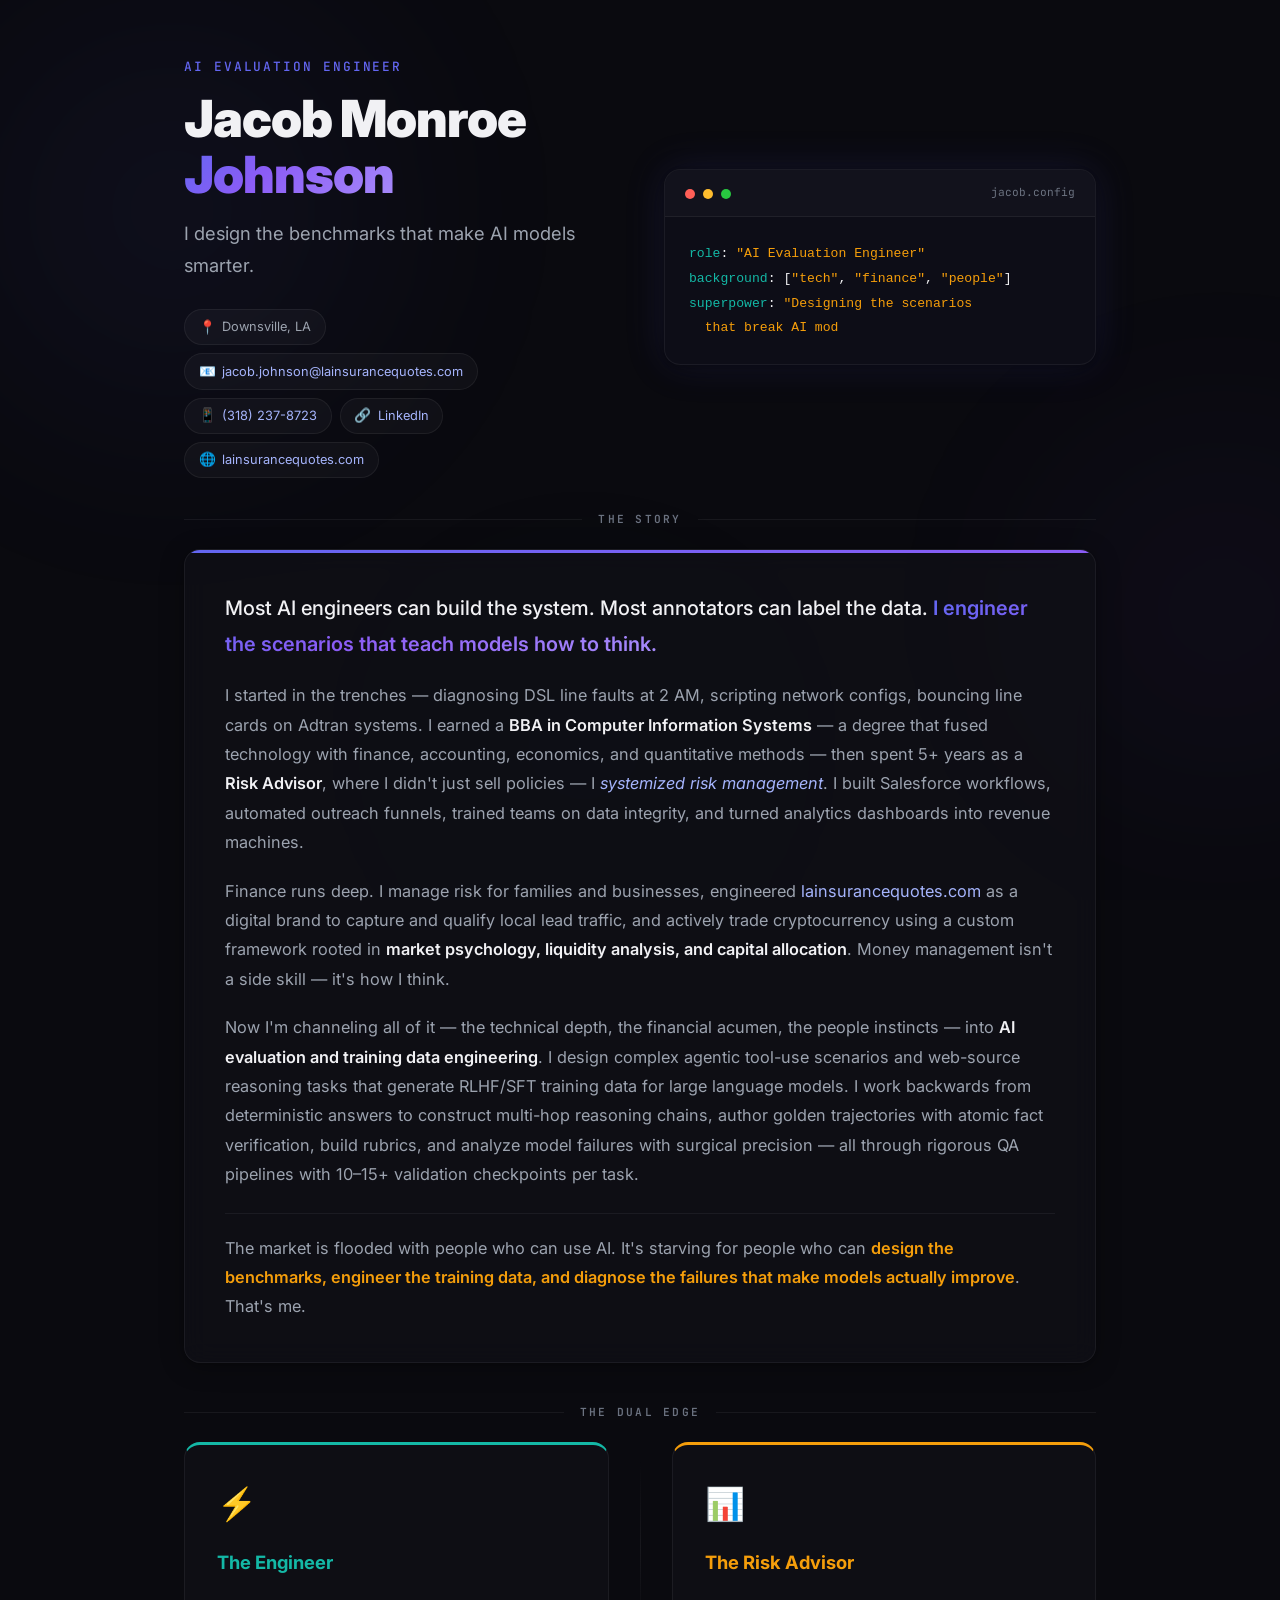
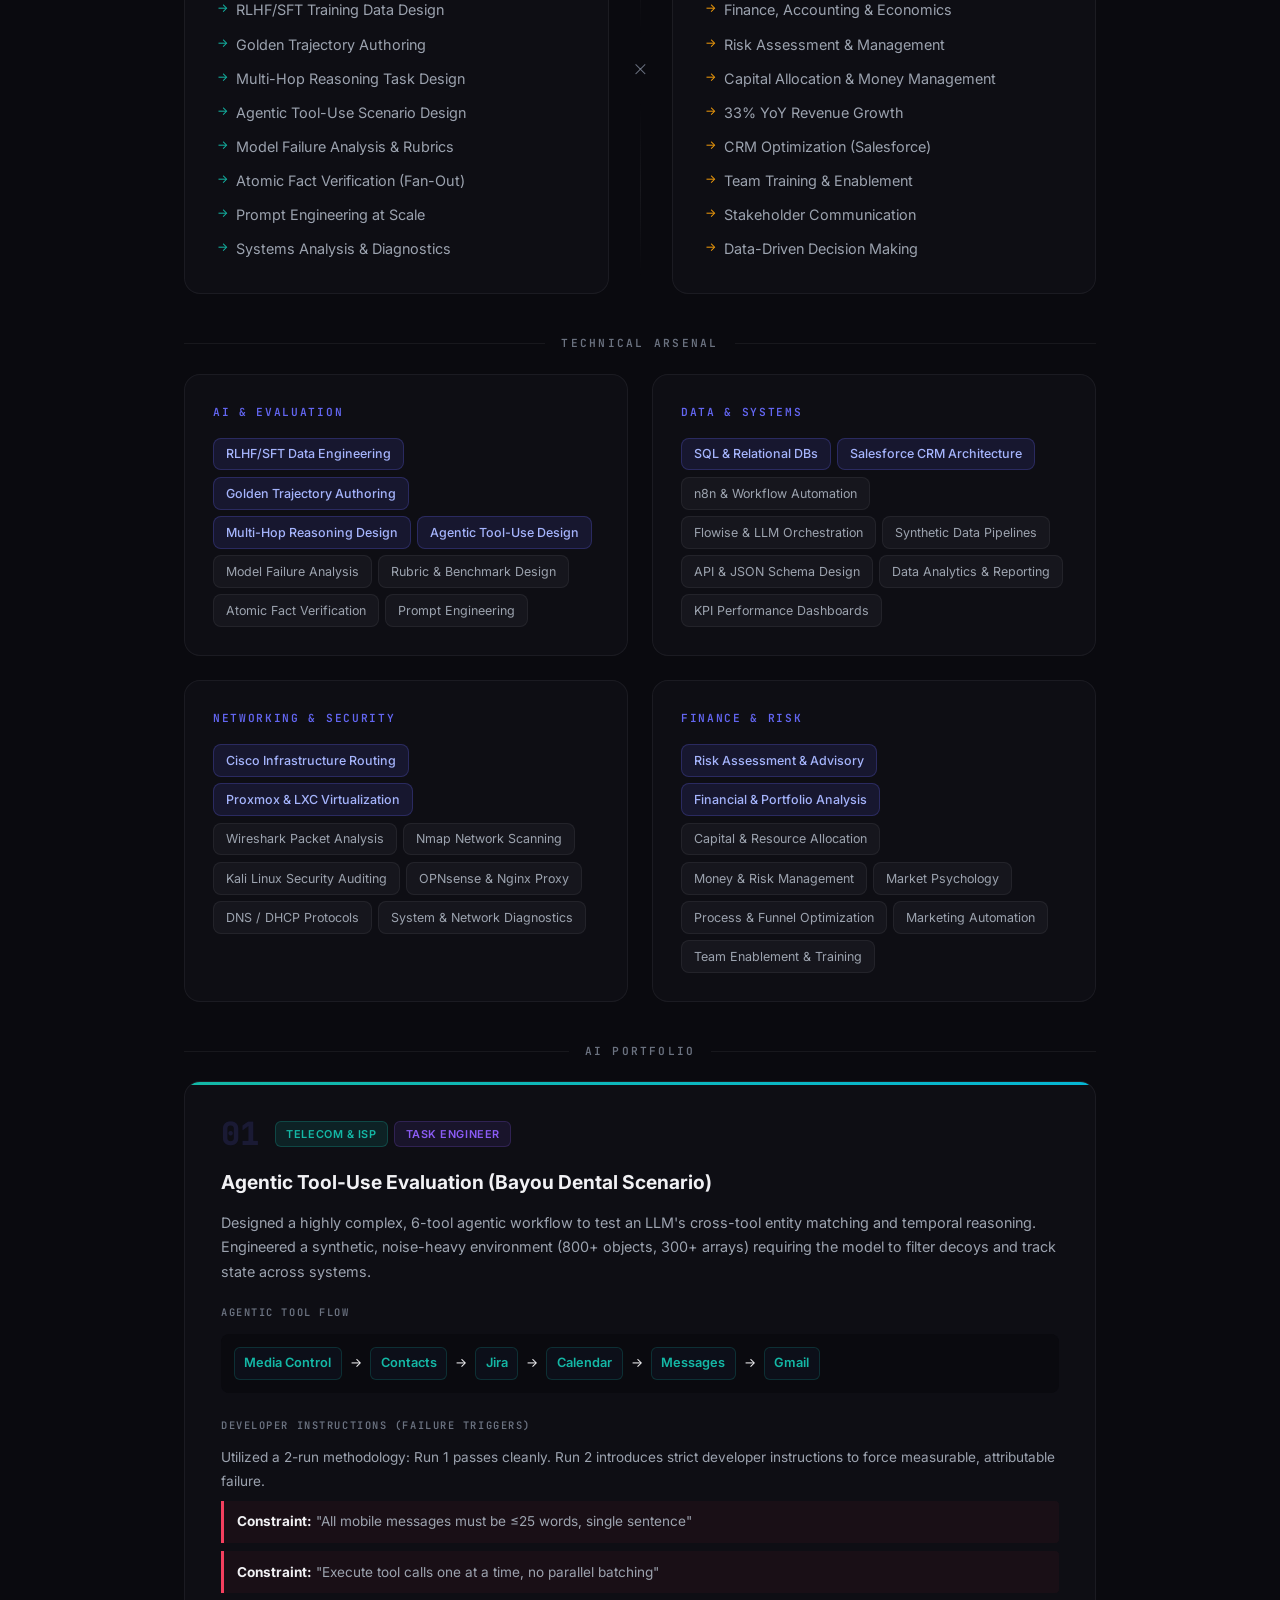
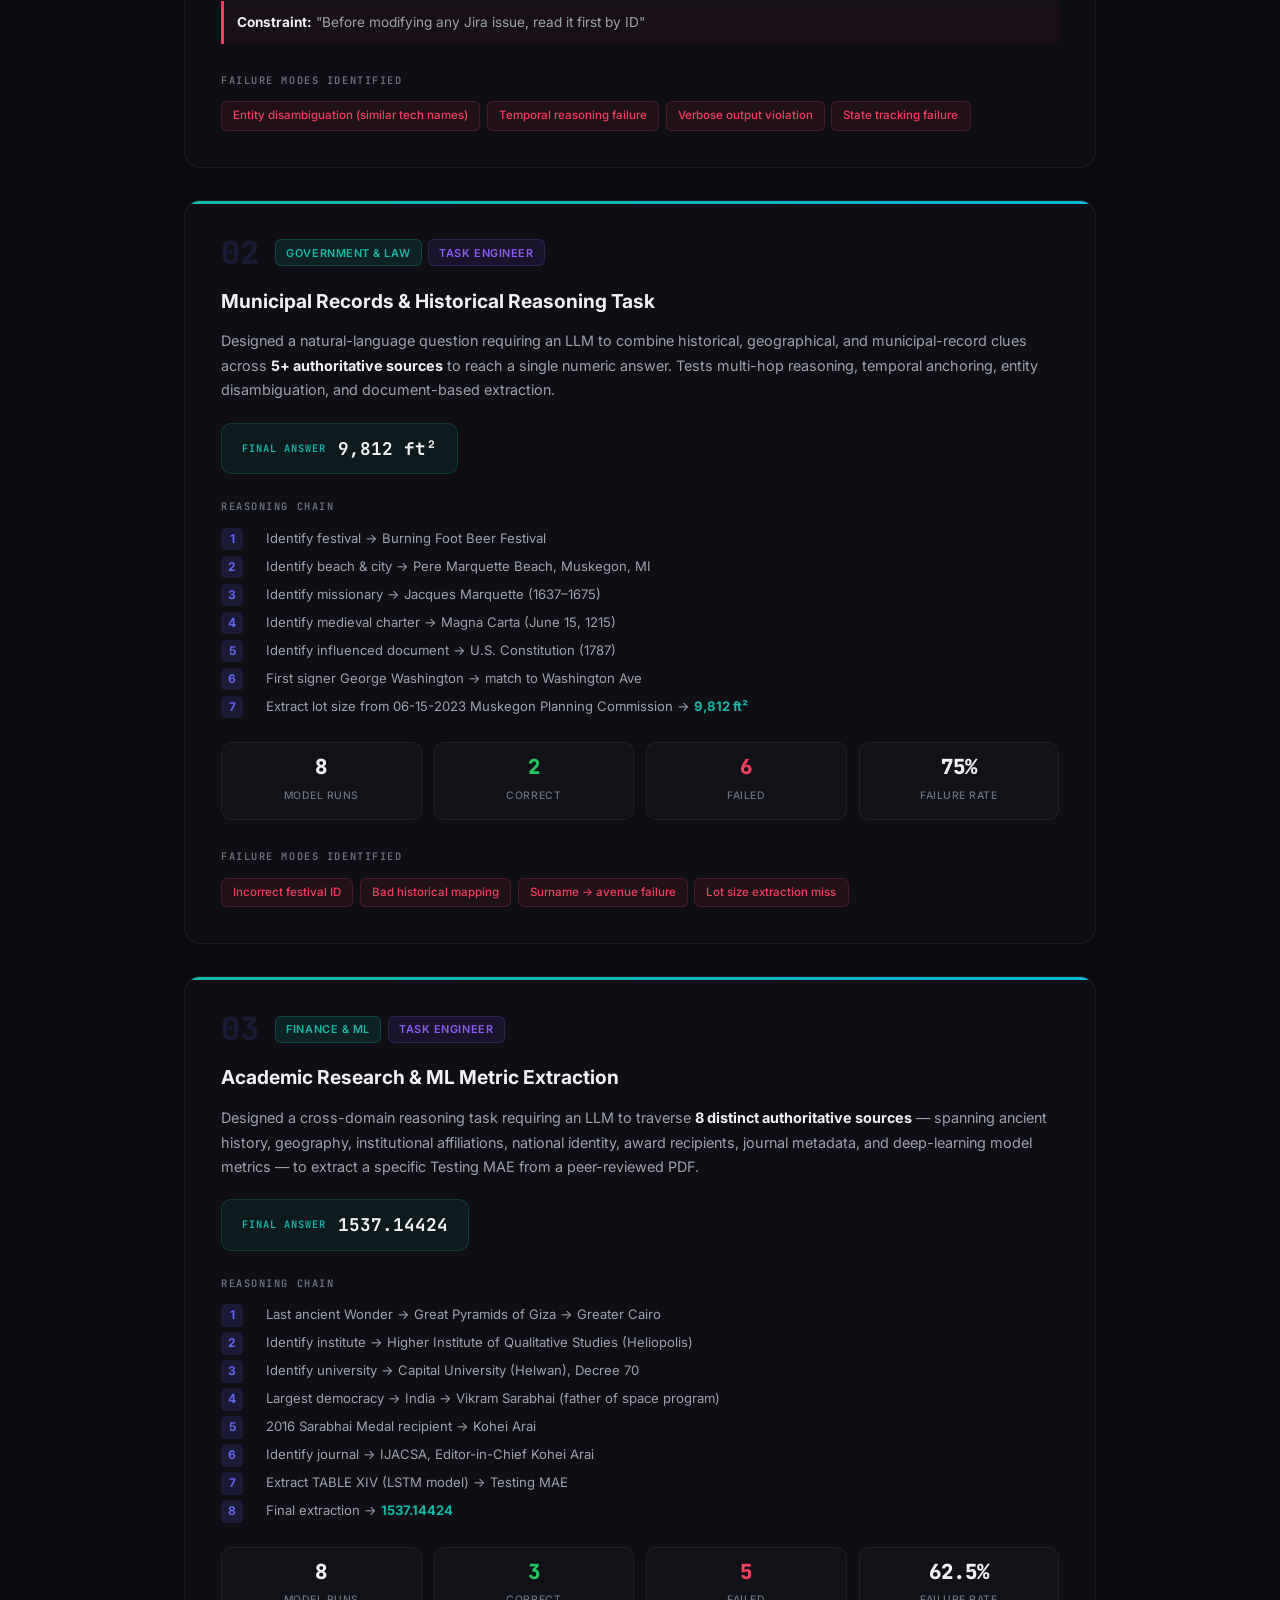
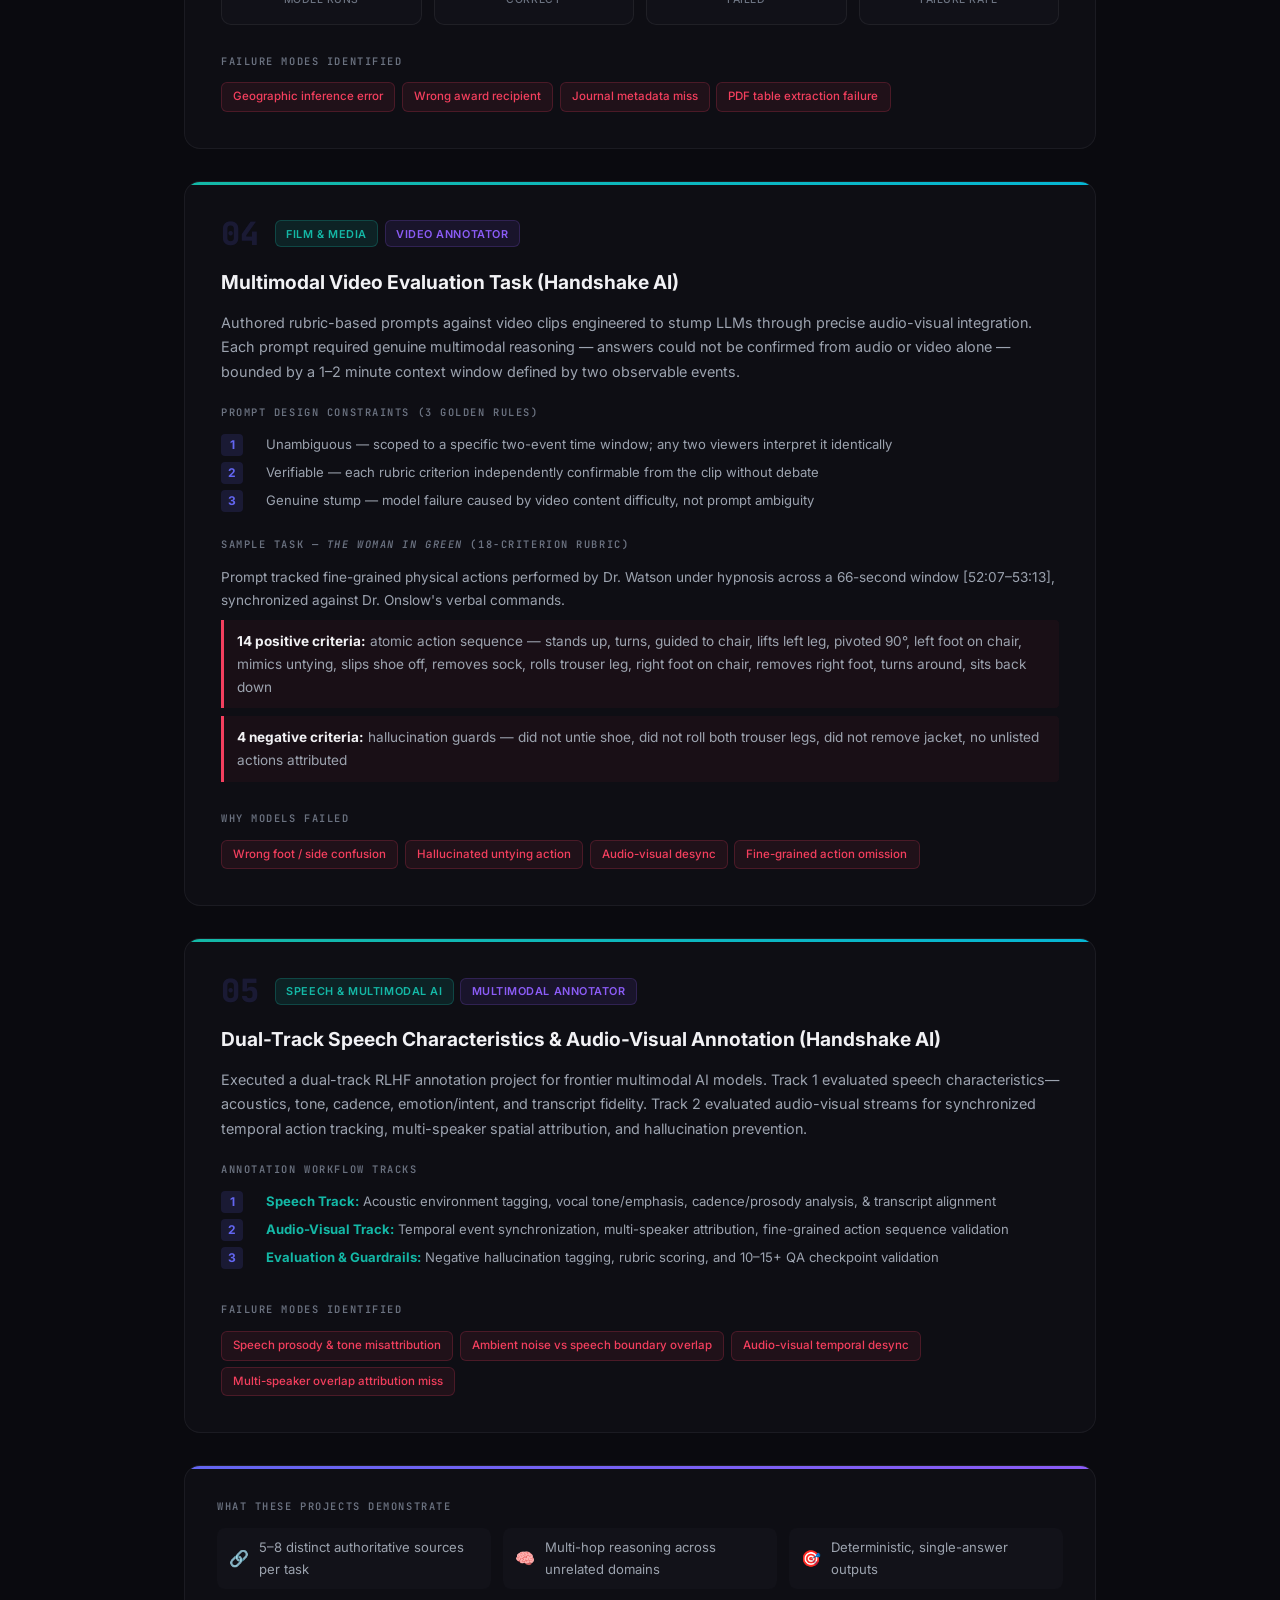
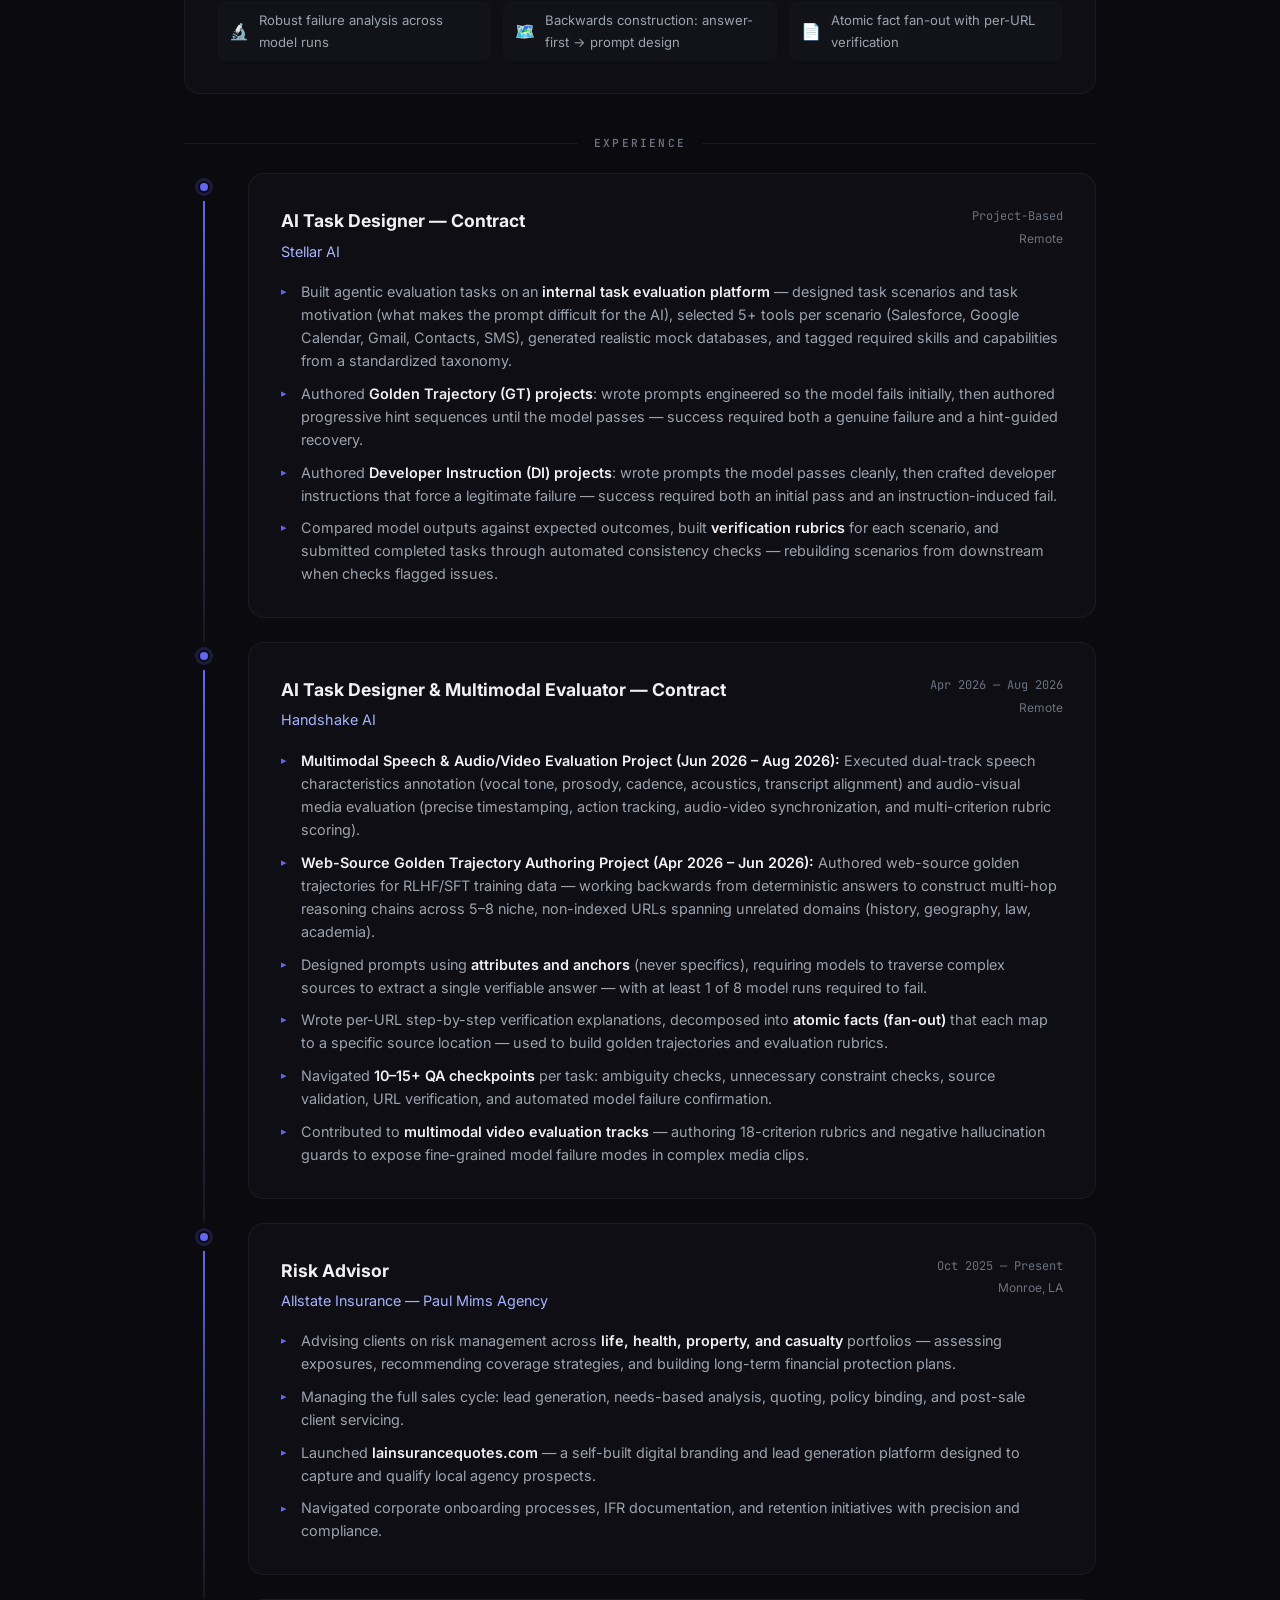
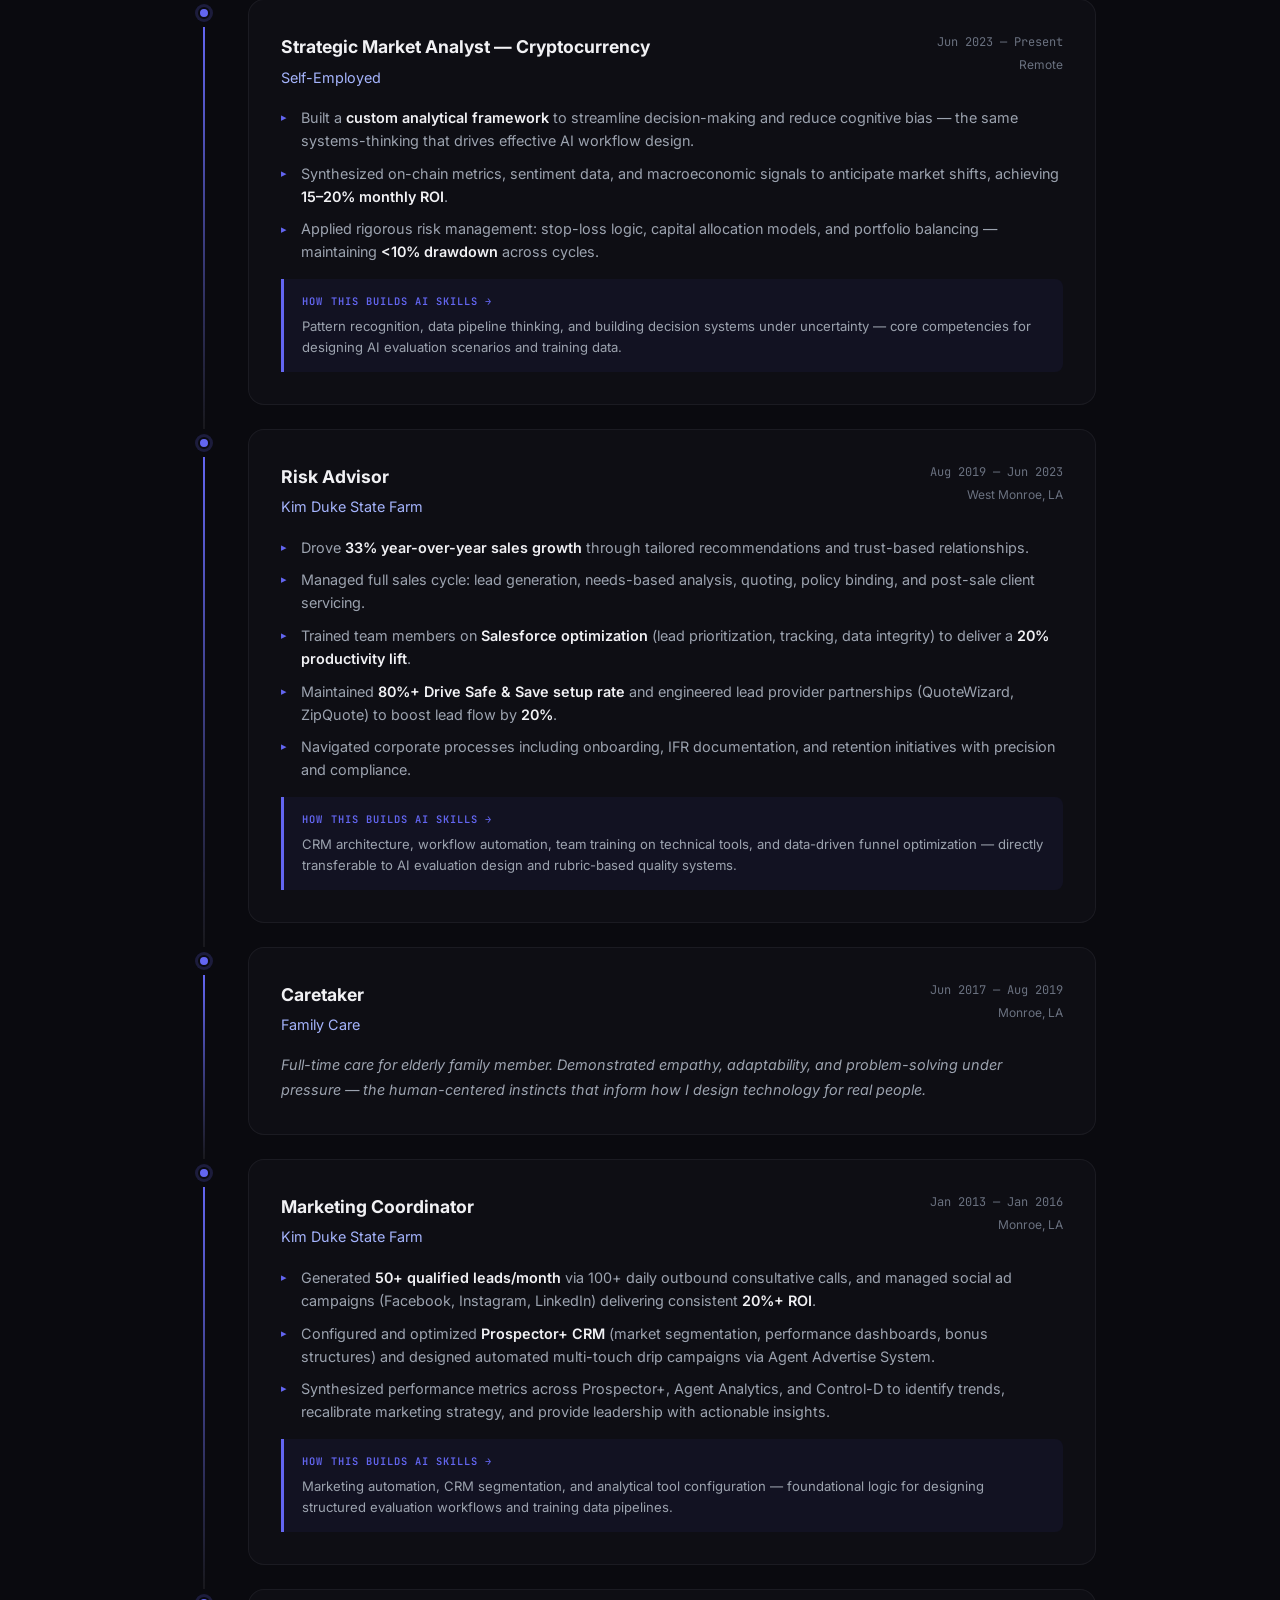
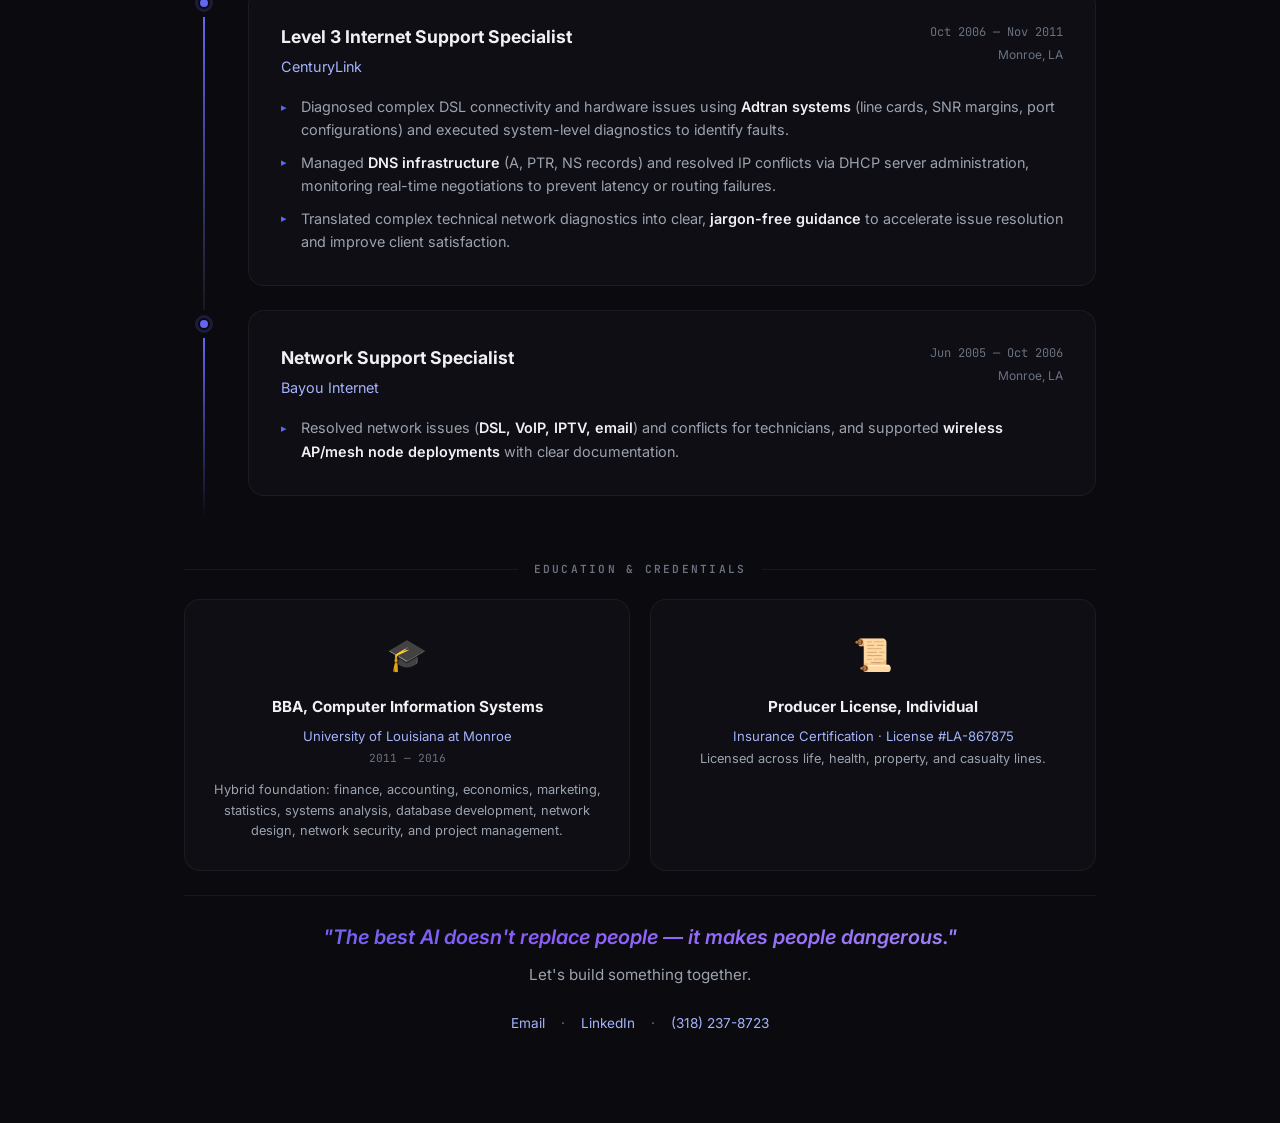
==== commit 70dbaf06: "new update" ====
--- a/index.html
+++ b/index.html
@@ -8,7 +8,7 @@
     <link rel="preconnect" href="https://fonts.googleapis.com">
     <link rel="preconnect" href="https://fonts.gstatic.com" crossorigin>
     <link href="https://fonts.googleapis.com/css2?family=Inter:wght@300;400;500;600;700;800;900&family=JetBrains+Mono:wght@400;500;600&display=swap" rel="stylesheet">
-    <link rel="stylesheet" href="style.css?v=14">
+    <link rel="stylesheet" href="style.css?v=15">
 </head>
 <body>
 
@@ -756,6 +756,6 @@
 
     </div>
 
-    <script src="script.js?v=5"></script>
+    <script src="script.js?v=14"></script>
 </body>
 </html>
--- a/style.css
+++ b/style.css
@@ -37,7 +37,7 @@
     --border-accent: rgba(99, 102, 241, 0.3);
 
     /* Spacing */
-    --section-gap: 5rem;
+    --section-gap: 2.5rem;
     --card-radius: 16px;
     --card-padding: 2rem;
 
@@ -152,7 +152,7 @@
     display: flex;
     align-items: center;
     gap: 1rem;
-    margin-bottom: 2.5rem;
+    margin-bottom: 1.25rem;
 }
 
 .label-line {
@@ -177,7 +177,7 @@
     grid-template-columns: 1fr 1fr;
     gap: 3rem;
     align-items: center;
-    padding: 3rem 0 2rem;
+    padding: 1.5rem 0 1rem;
 }
 
 .tagline-above {
@@ -304,7 +304,7 @@
 
 /* ═══════════════════════════════════════════ NARRATIVE ═══════════════════════════════════════════ */
 .narrative-section {
-    padding-top: 2rem;
+    padding-top: 1rem;
 }
 
 .narrative-card {
@@ -1053,6 +1053,7 @@
     display: grid;
     grid-template-columns: repeat(2, 1fr);
     gap: 1.25rem;
+    align-items: stretch;
 }
 
 .edu-card {
@@ -1061,6 +1062,9 @@
     border-radius: var(--card-radius);
     padding: 1.75rem;
     text-align: center;
+    display: flex;
+    flex-direction: column;
+    justify-content: flex-start;
     transition: transform 0.3s ease, border-color 0.3s ease;
 }
 
@@ -1102,8 +1106,8 @@
 
 /* ═══════════════════════════════════════════ FOOTER ═══════════════════════════════════════════ */
 .resume-footer {
-    margin-top: var(--section-gap);
-    padding: 3rem 0 2rem;
+    margin-top: 1.5rem;
+    padding: 1.5rem 0 1.5rem;
     border-top: 1px solid var(--border-subtle);
     text-align: center;
 }
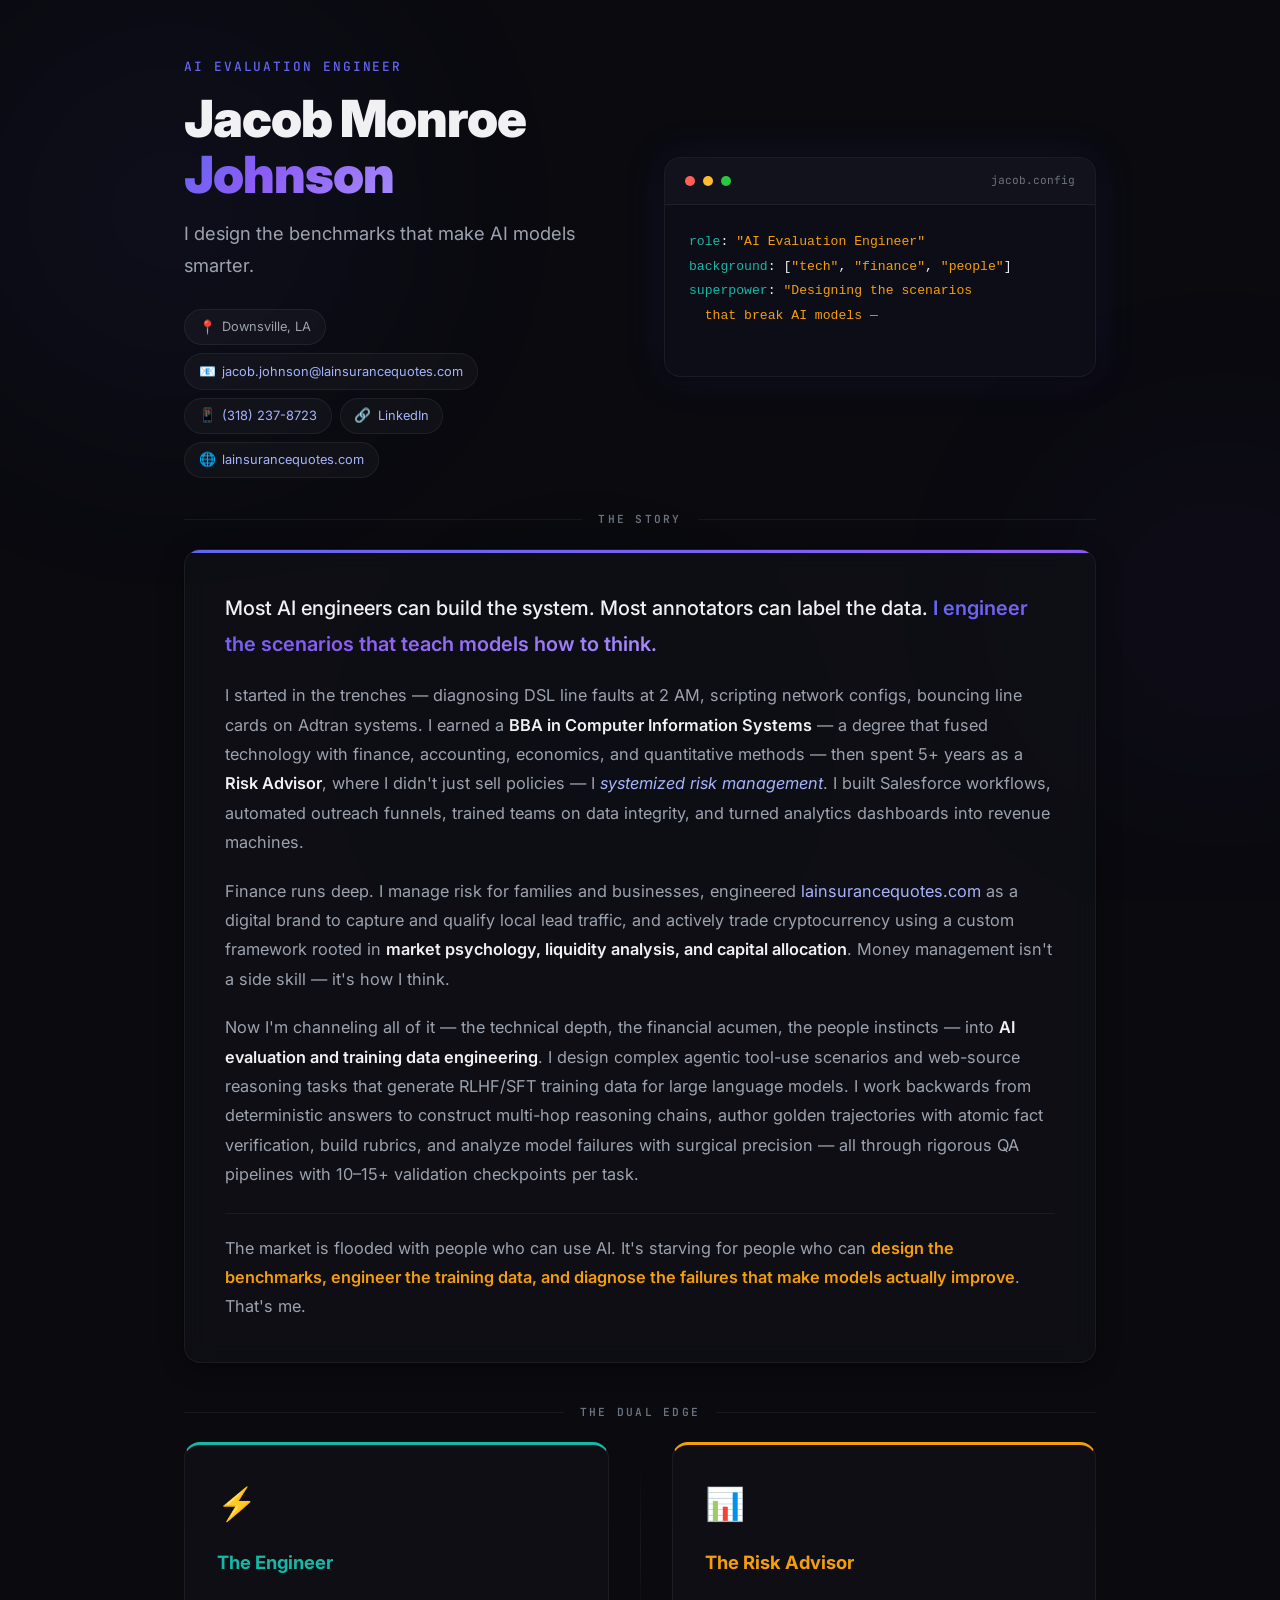
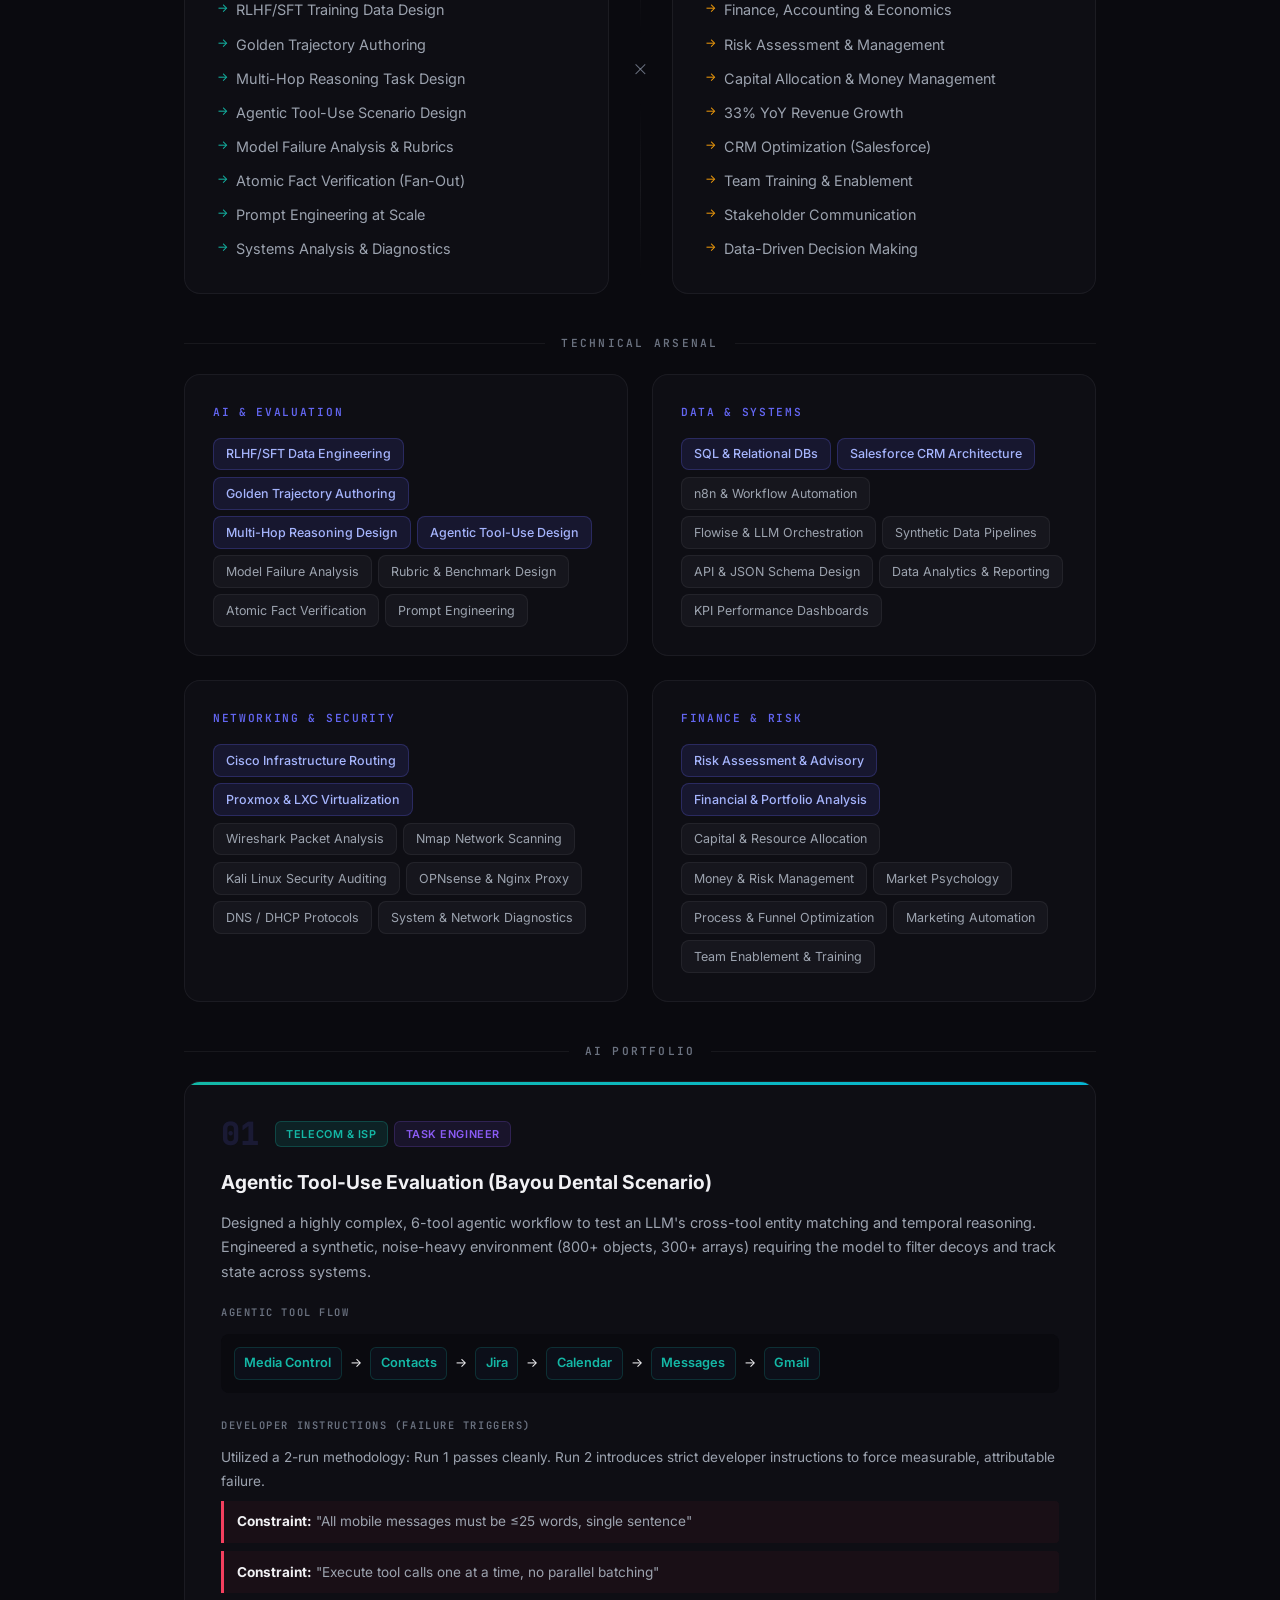
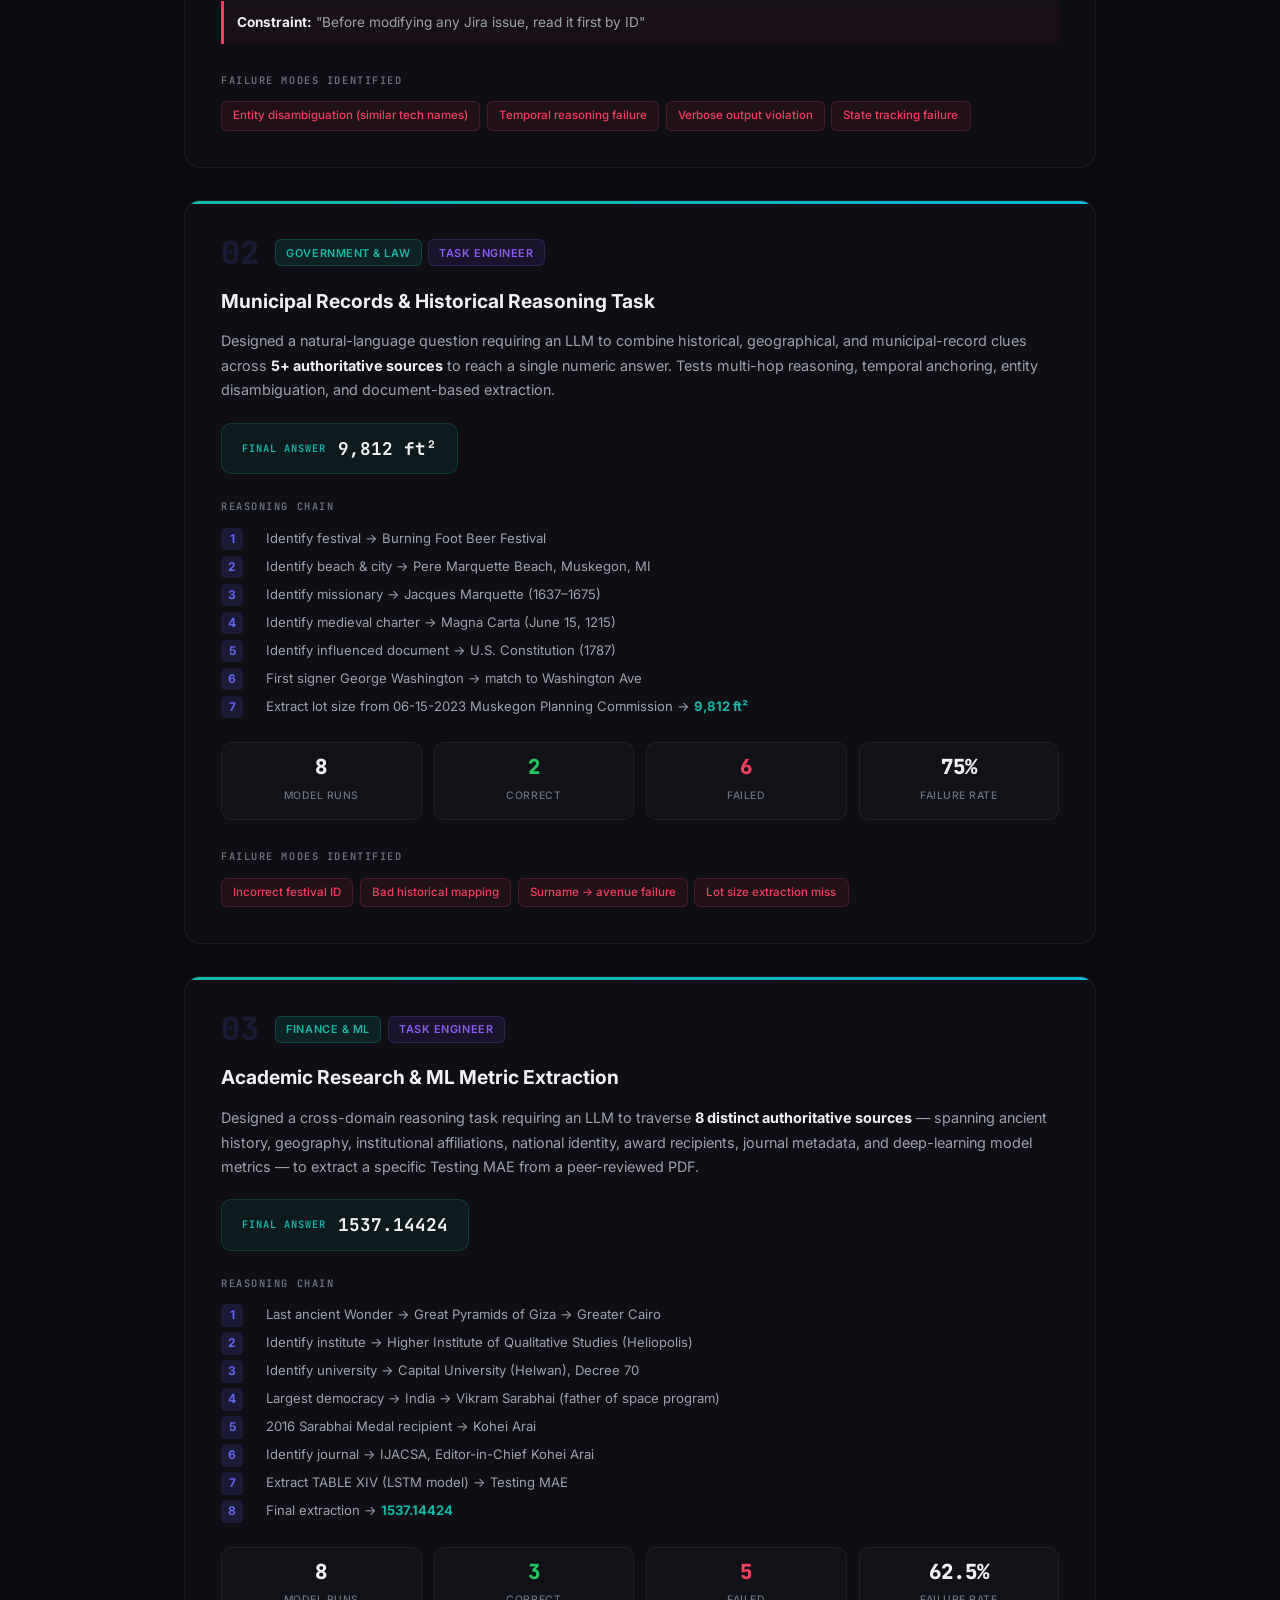
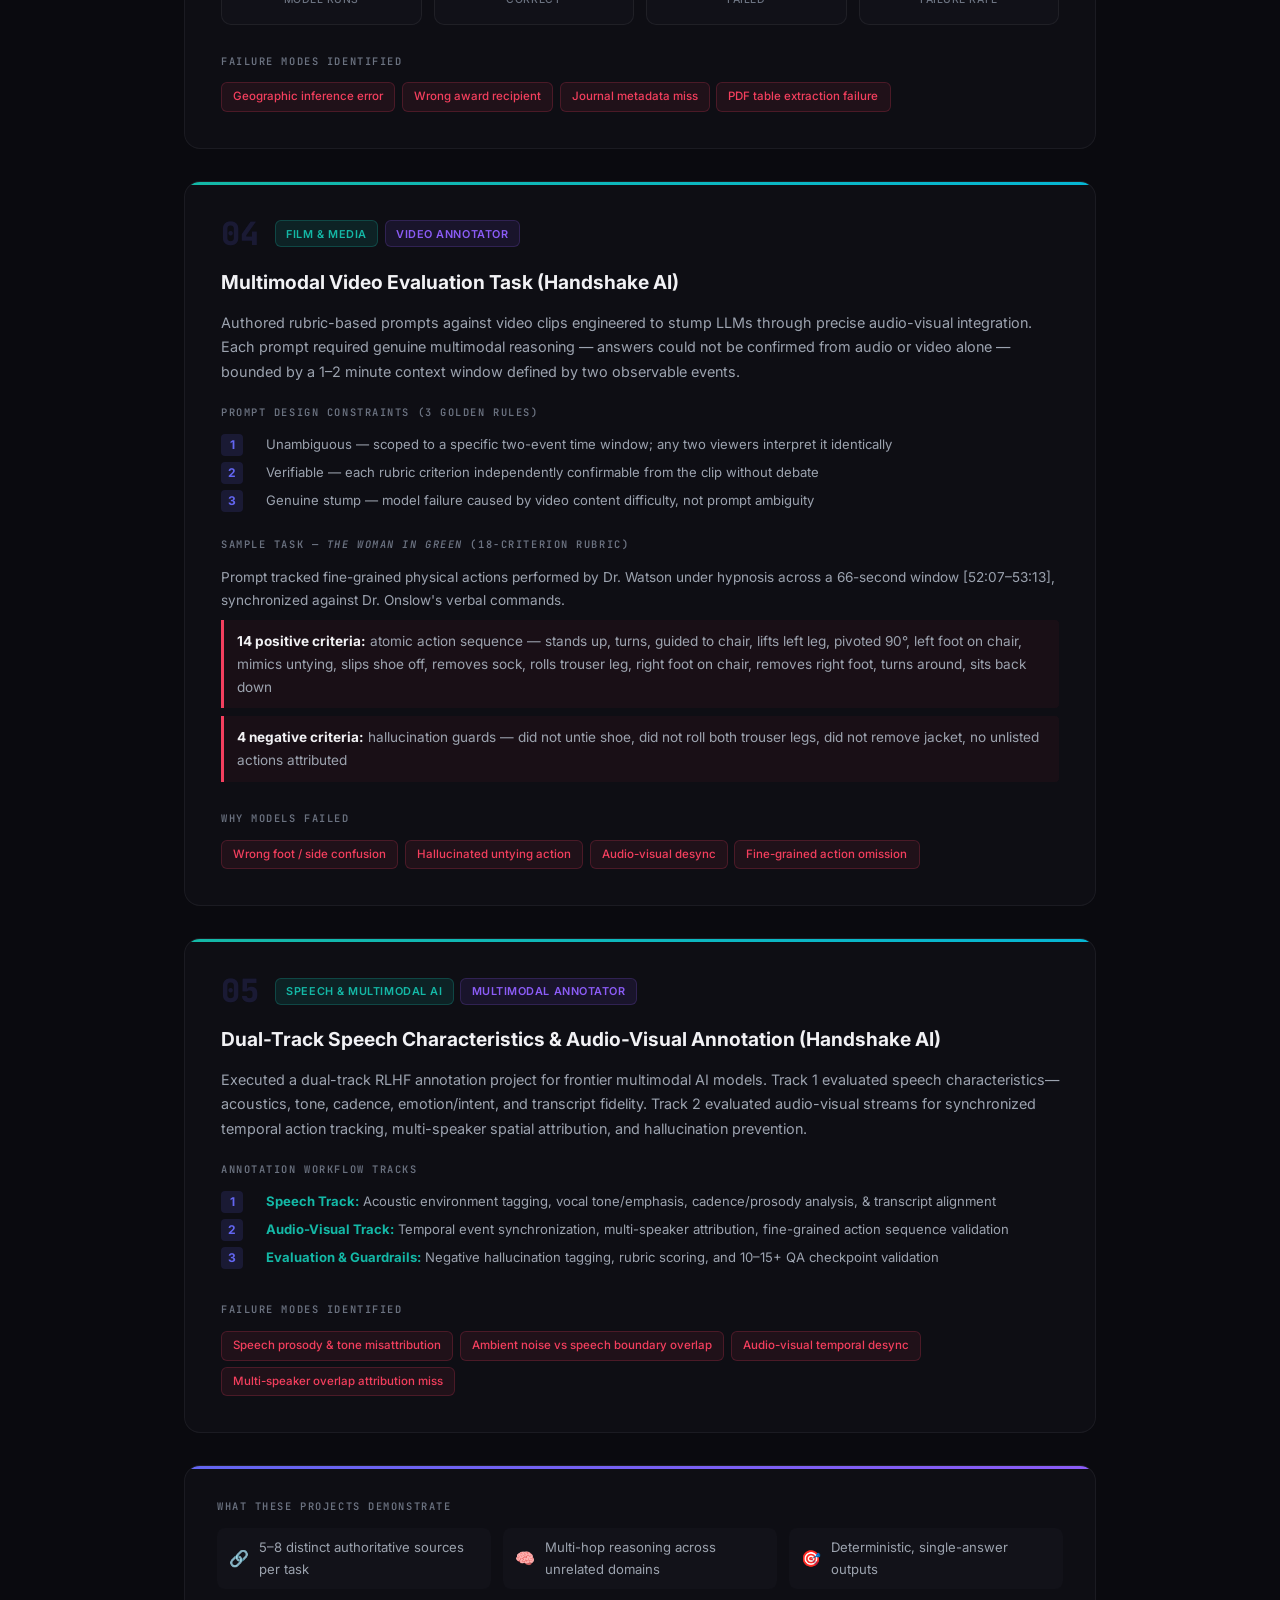
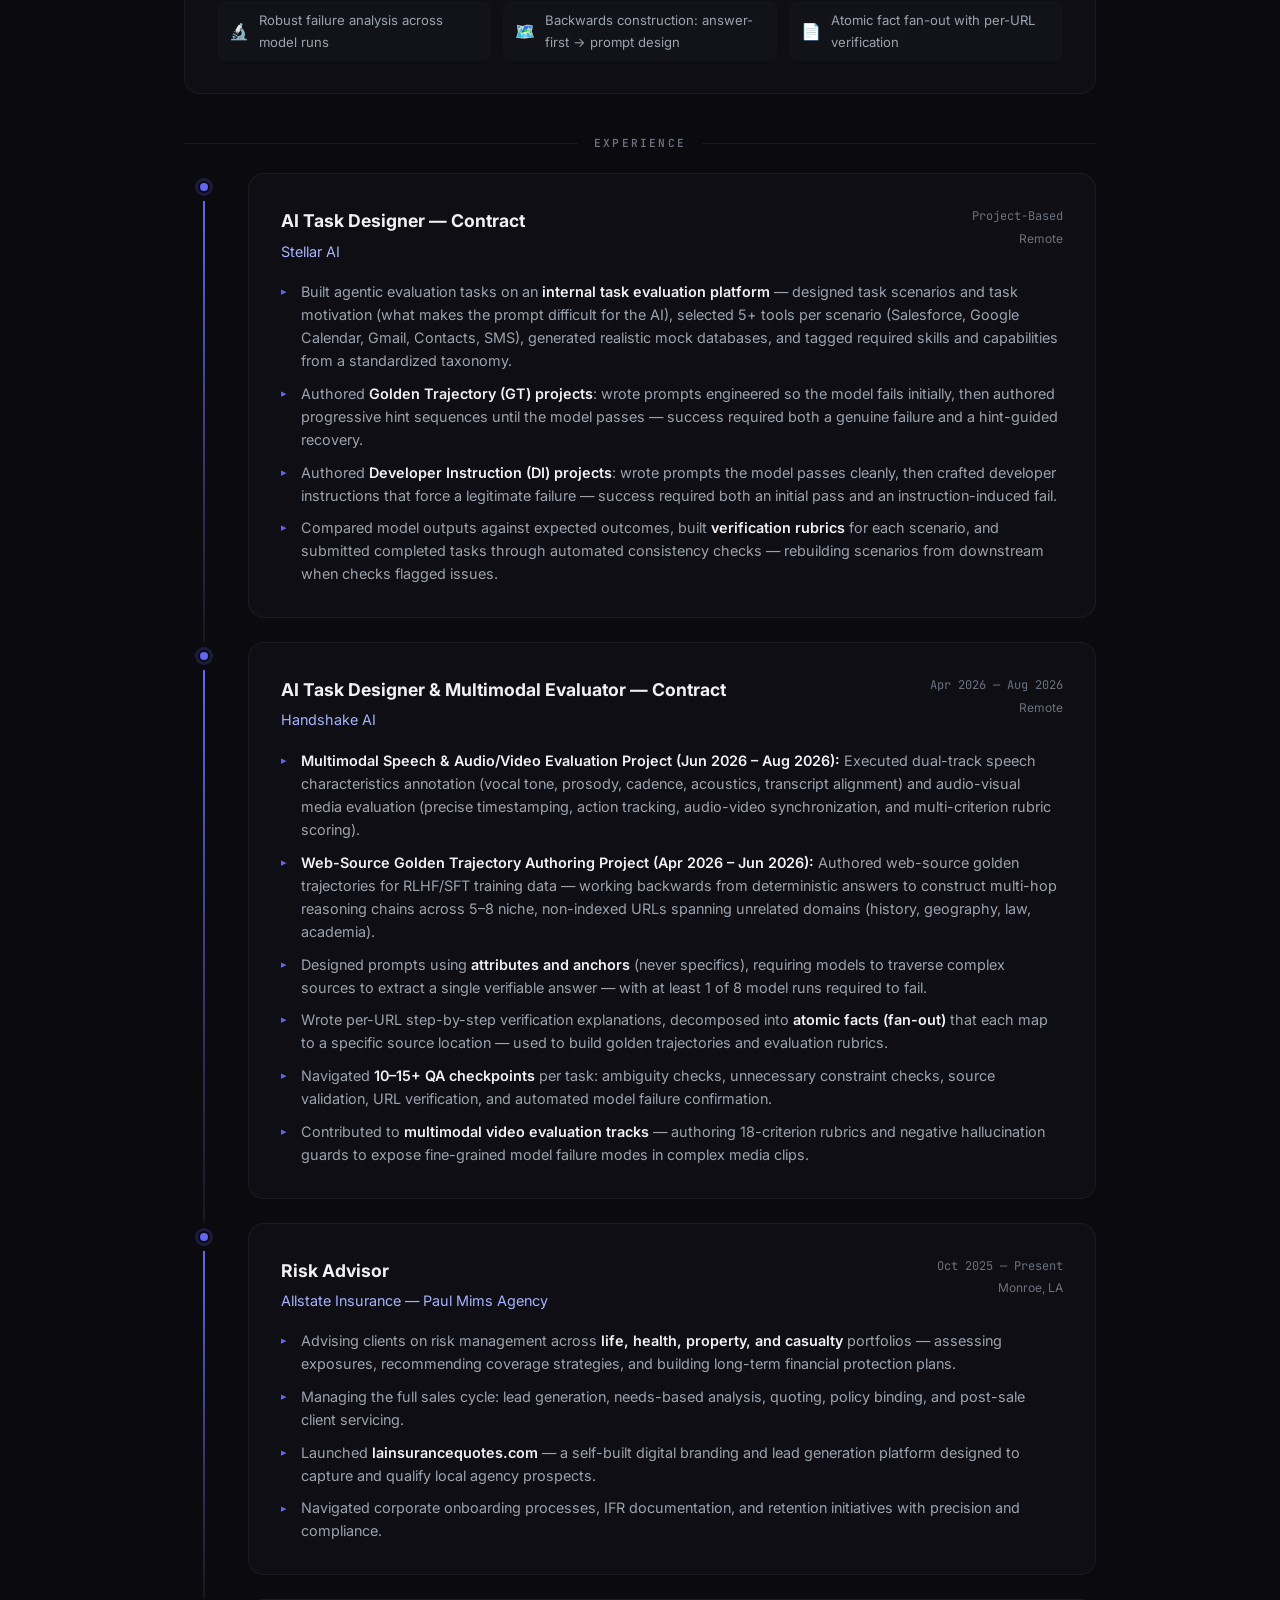
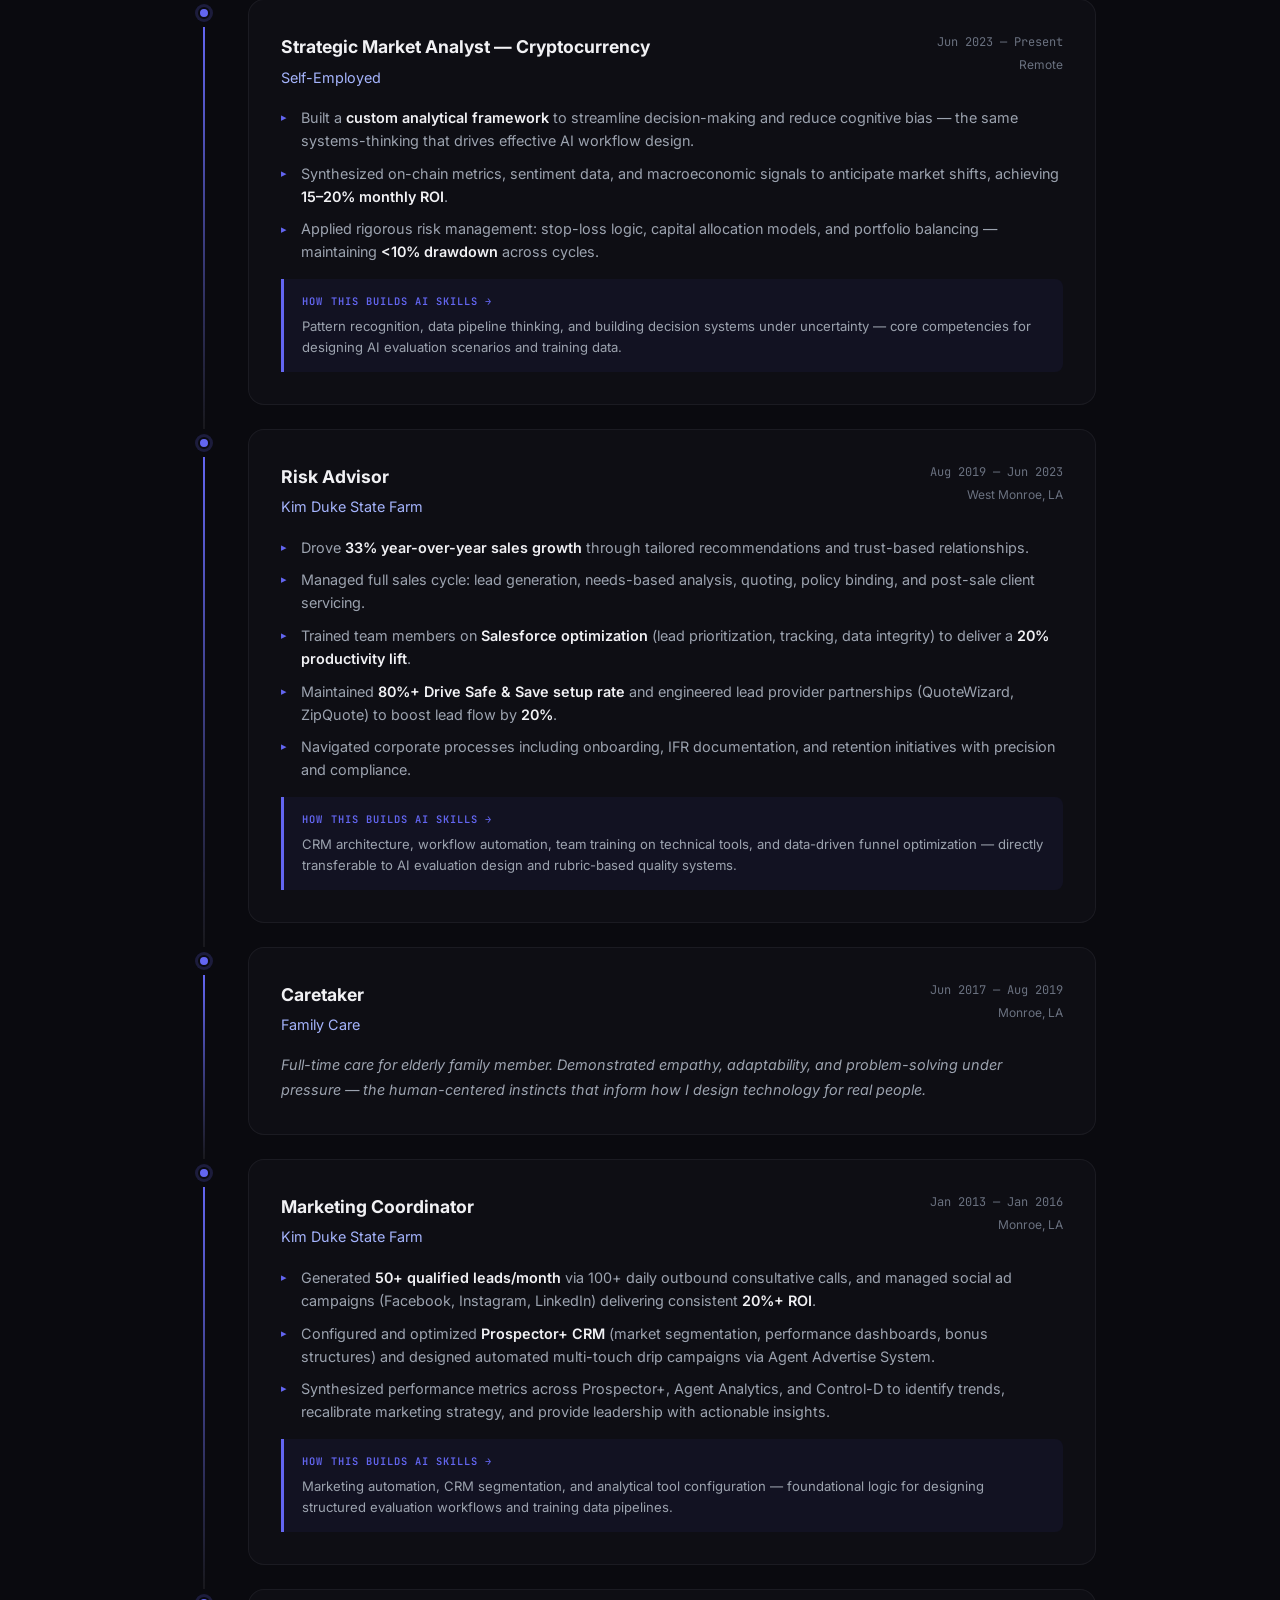
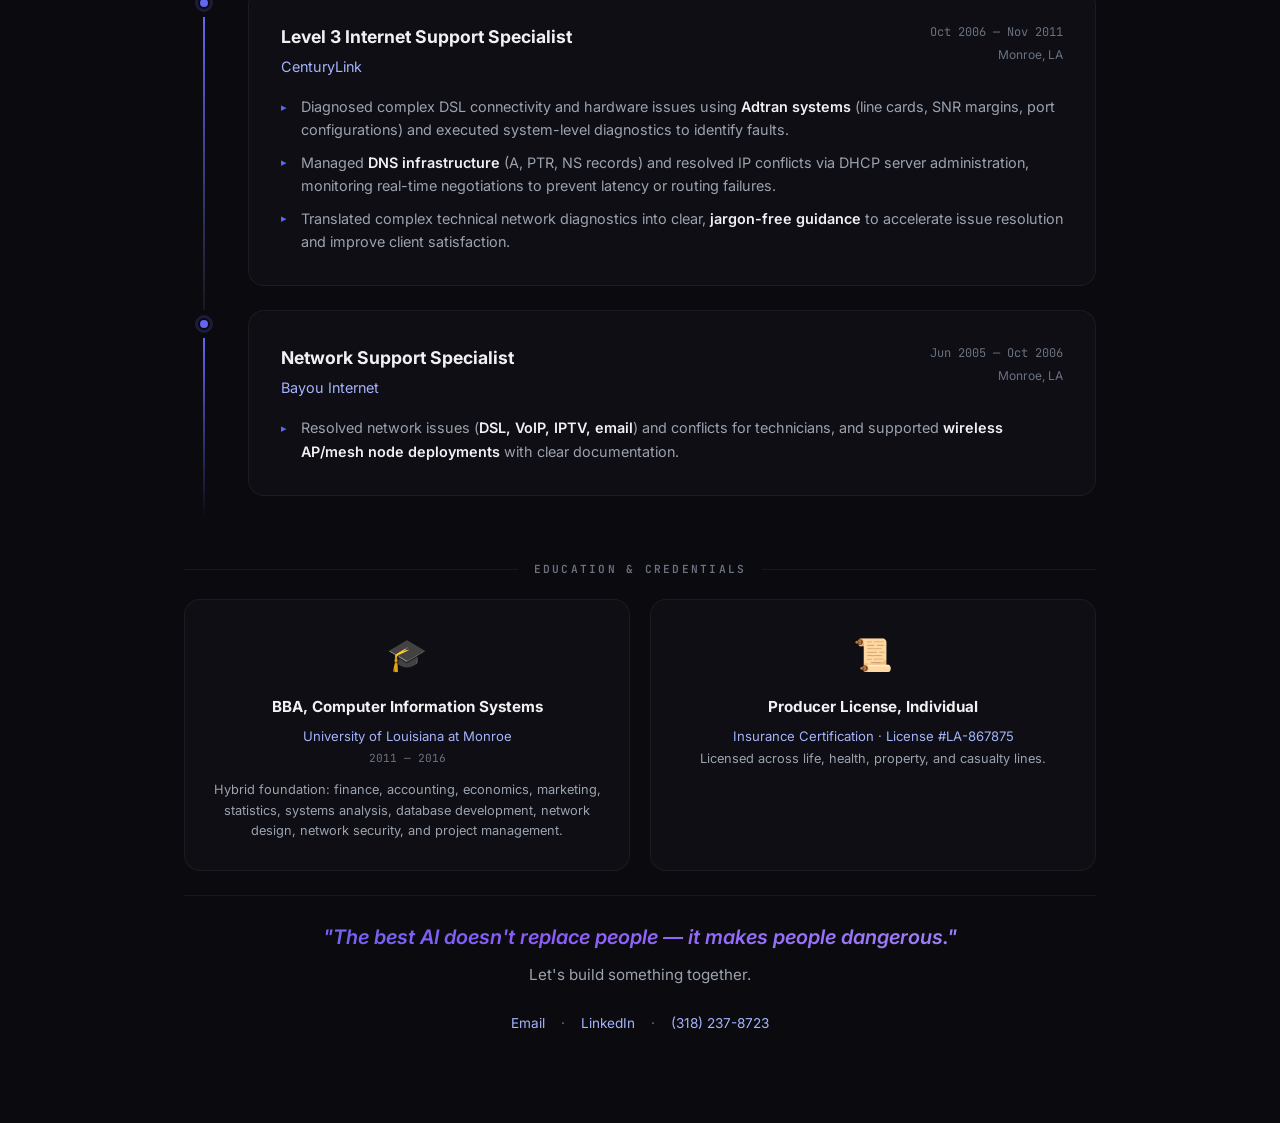
==== commit 9ee1c7a9: "anotherpaddingupdate" ====
--- a/index.html
+++ b/index.html
@@ -8,7 +8,7 @@
     <link rel="preconnect" href="https://fonts.googleapis.com">
     <link rel="preconnect" href="https://fonts.gstatic.com" crossorigin>
     <link href="https://fonts.googleapis.com/css2?family=Inter:wght@300;400;500;600;700;800;900&family=JetBrains+Mono:wght@400;500;600&display=swap" rel="stylesheet">
-    <link rel="stylesheet" href="style.css?v=15">
+    <link rel="stylesheet" href="style.css?v=16">
 </head>
 <body>
 
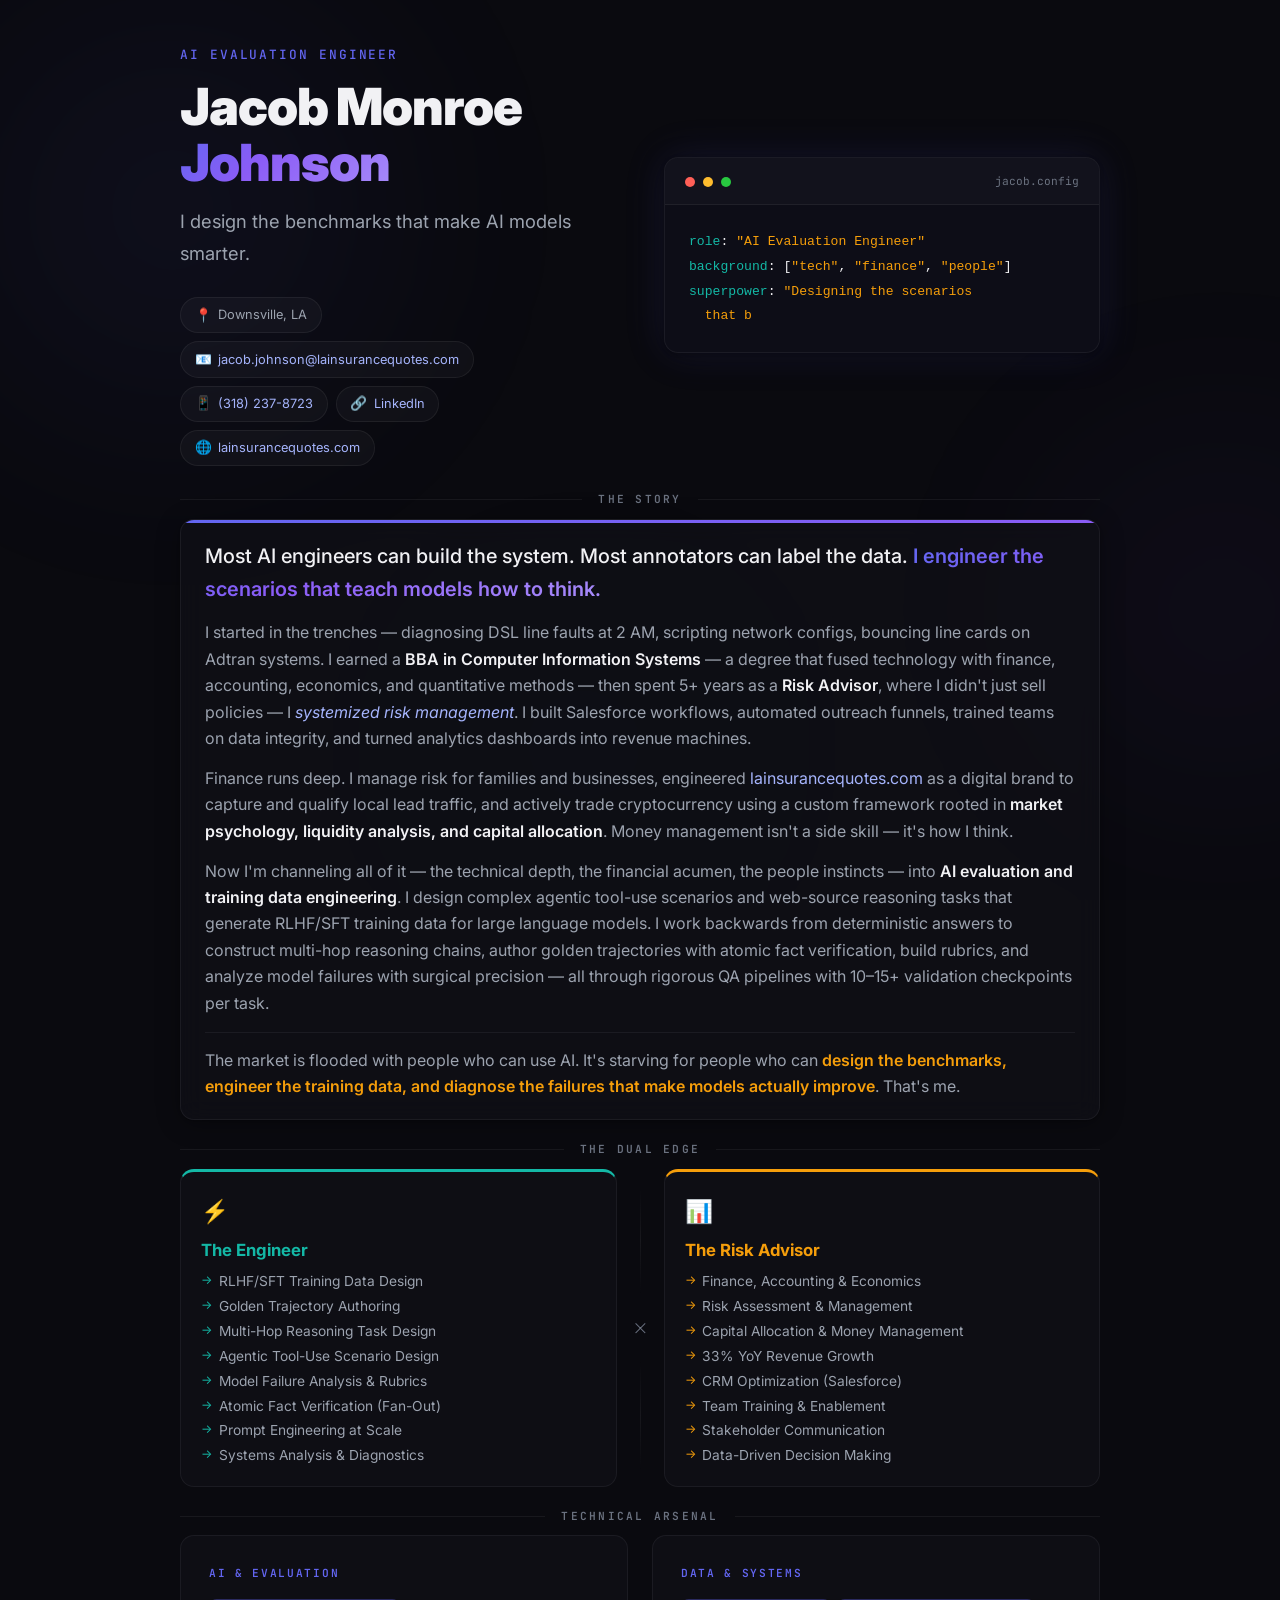
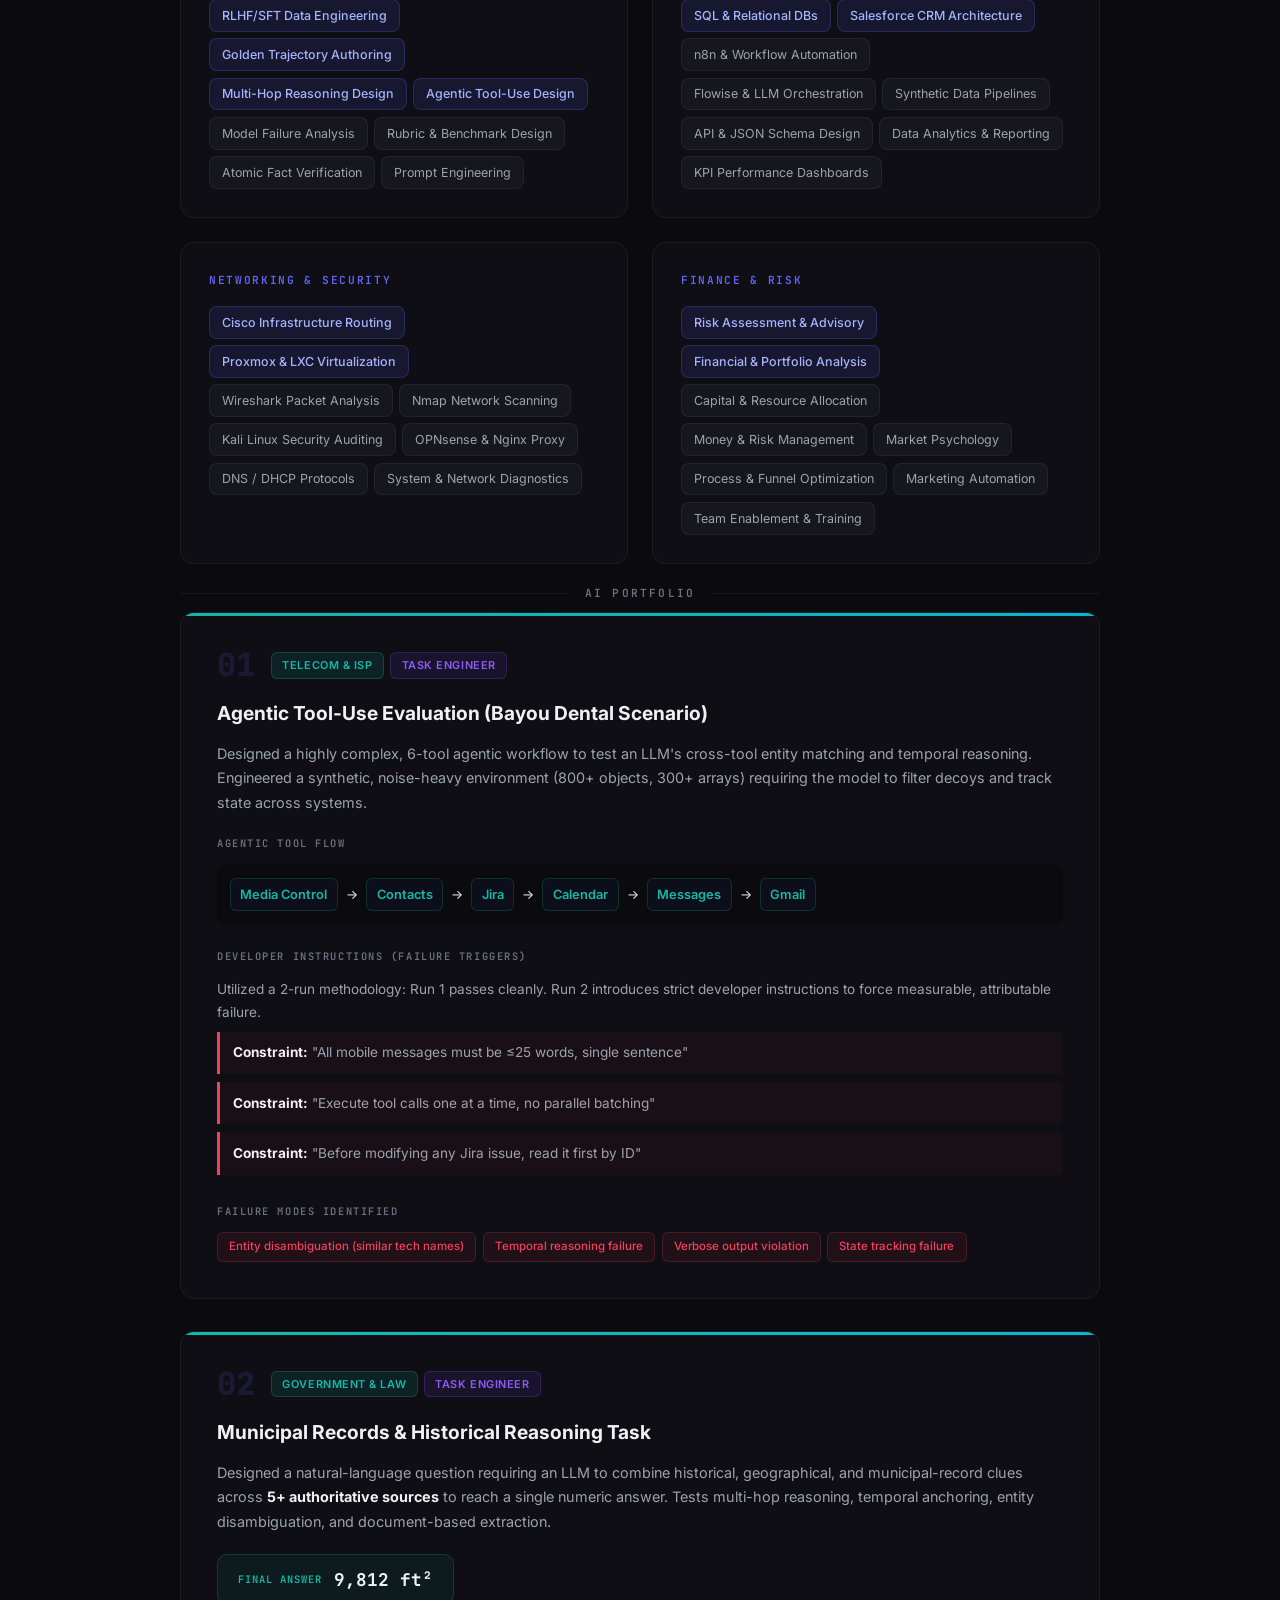
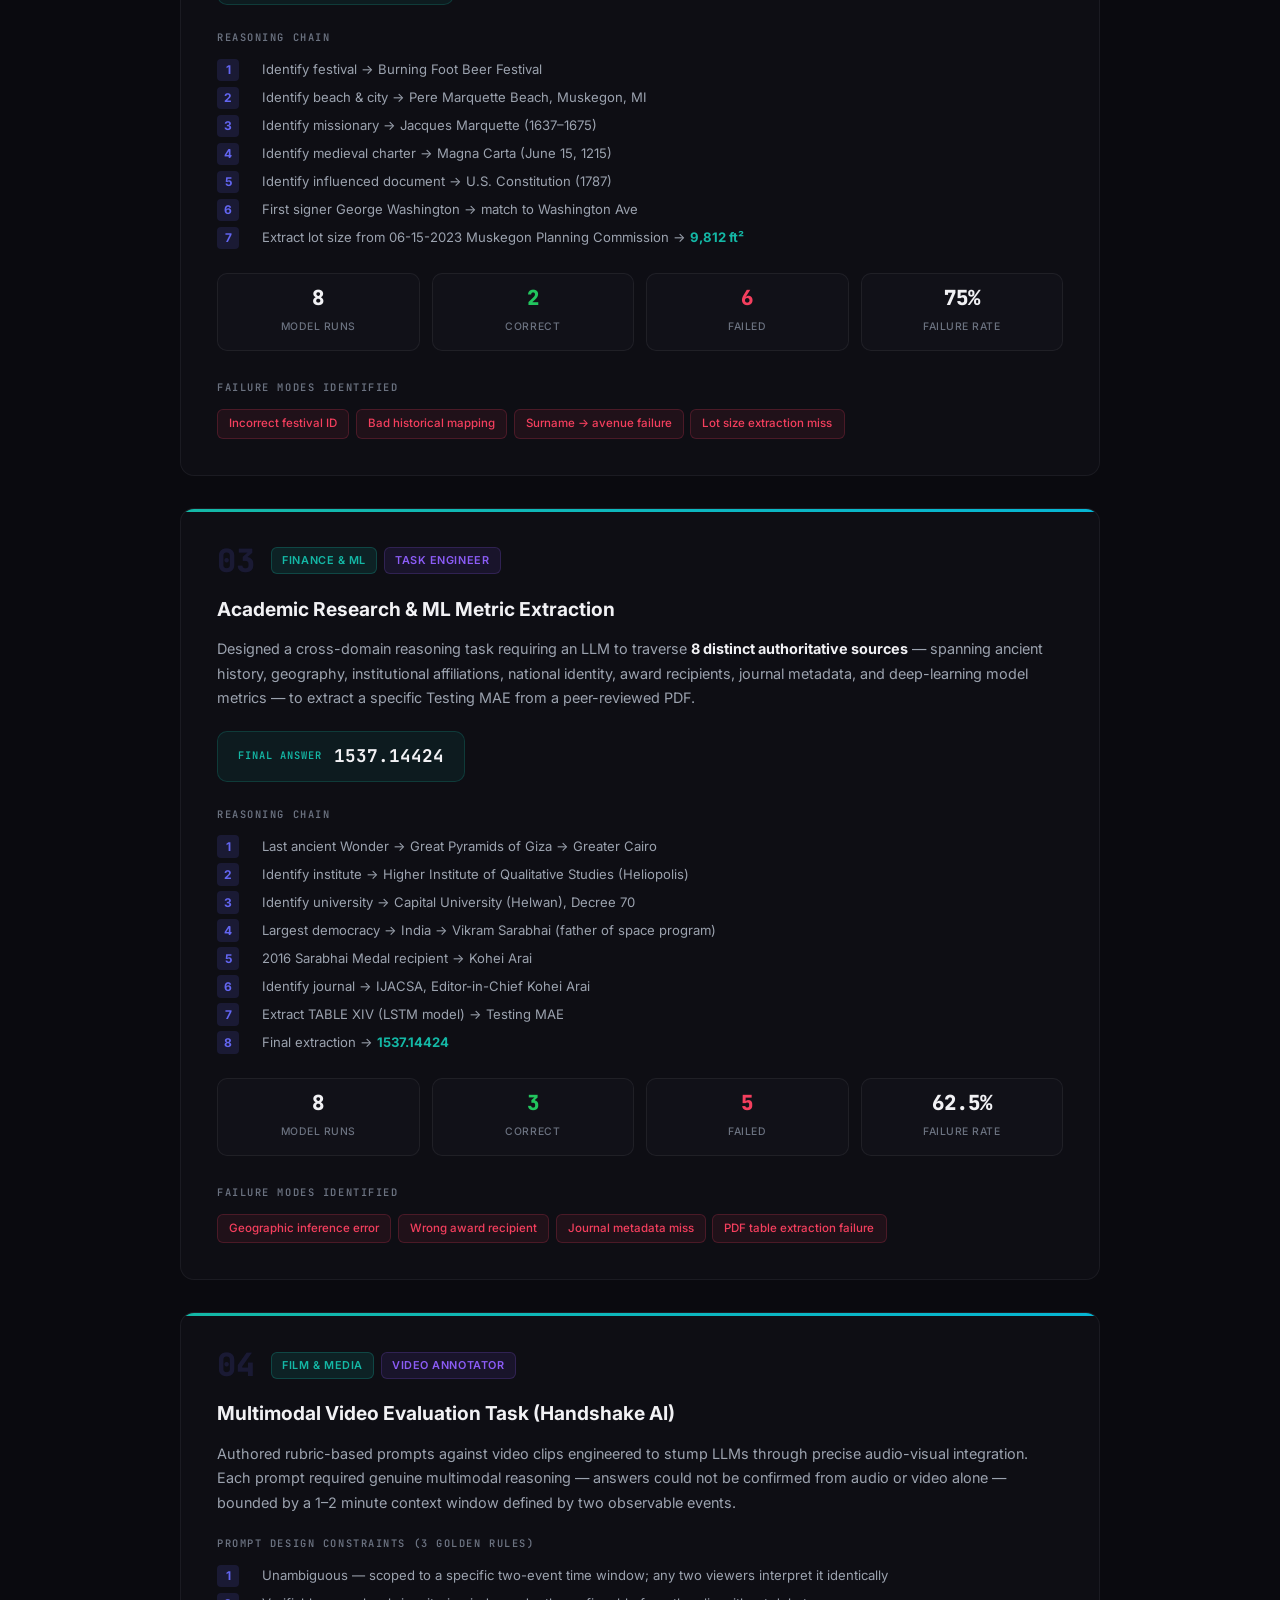
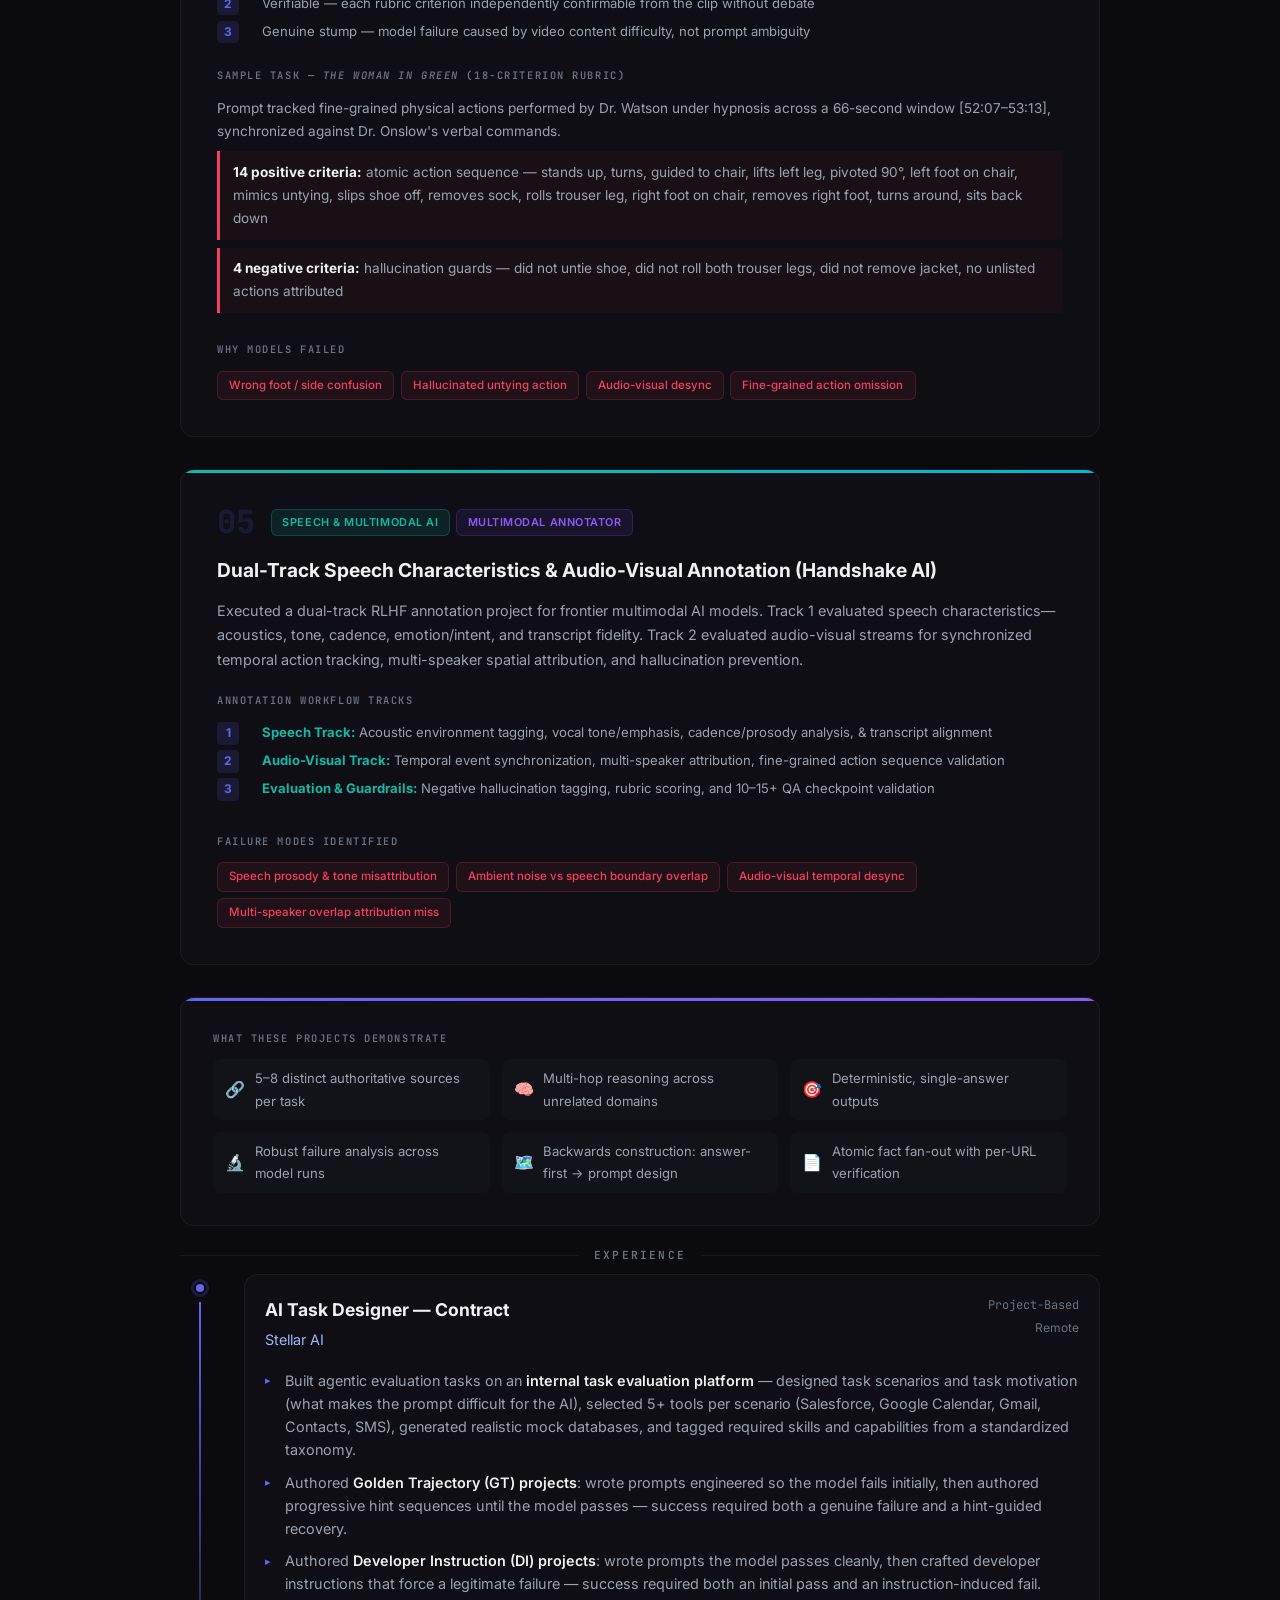
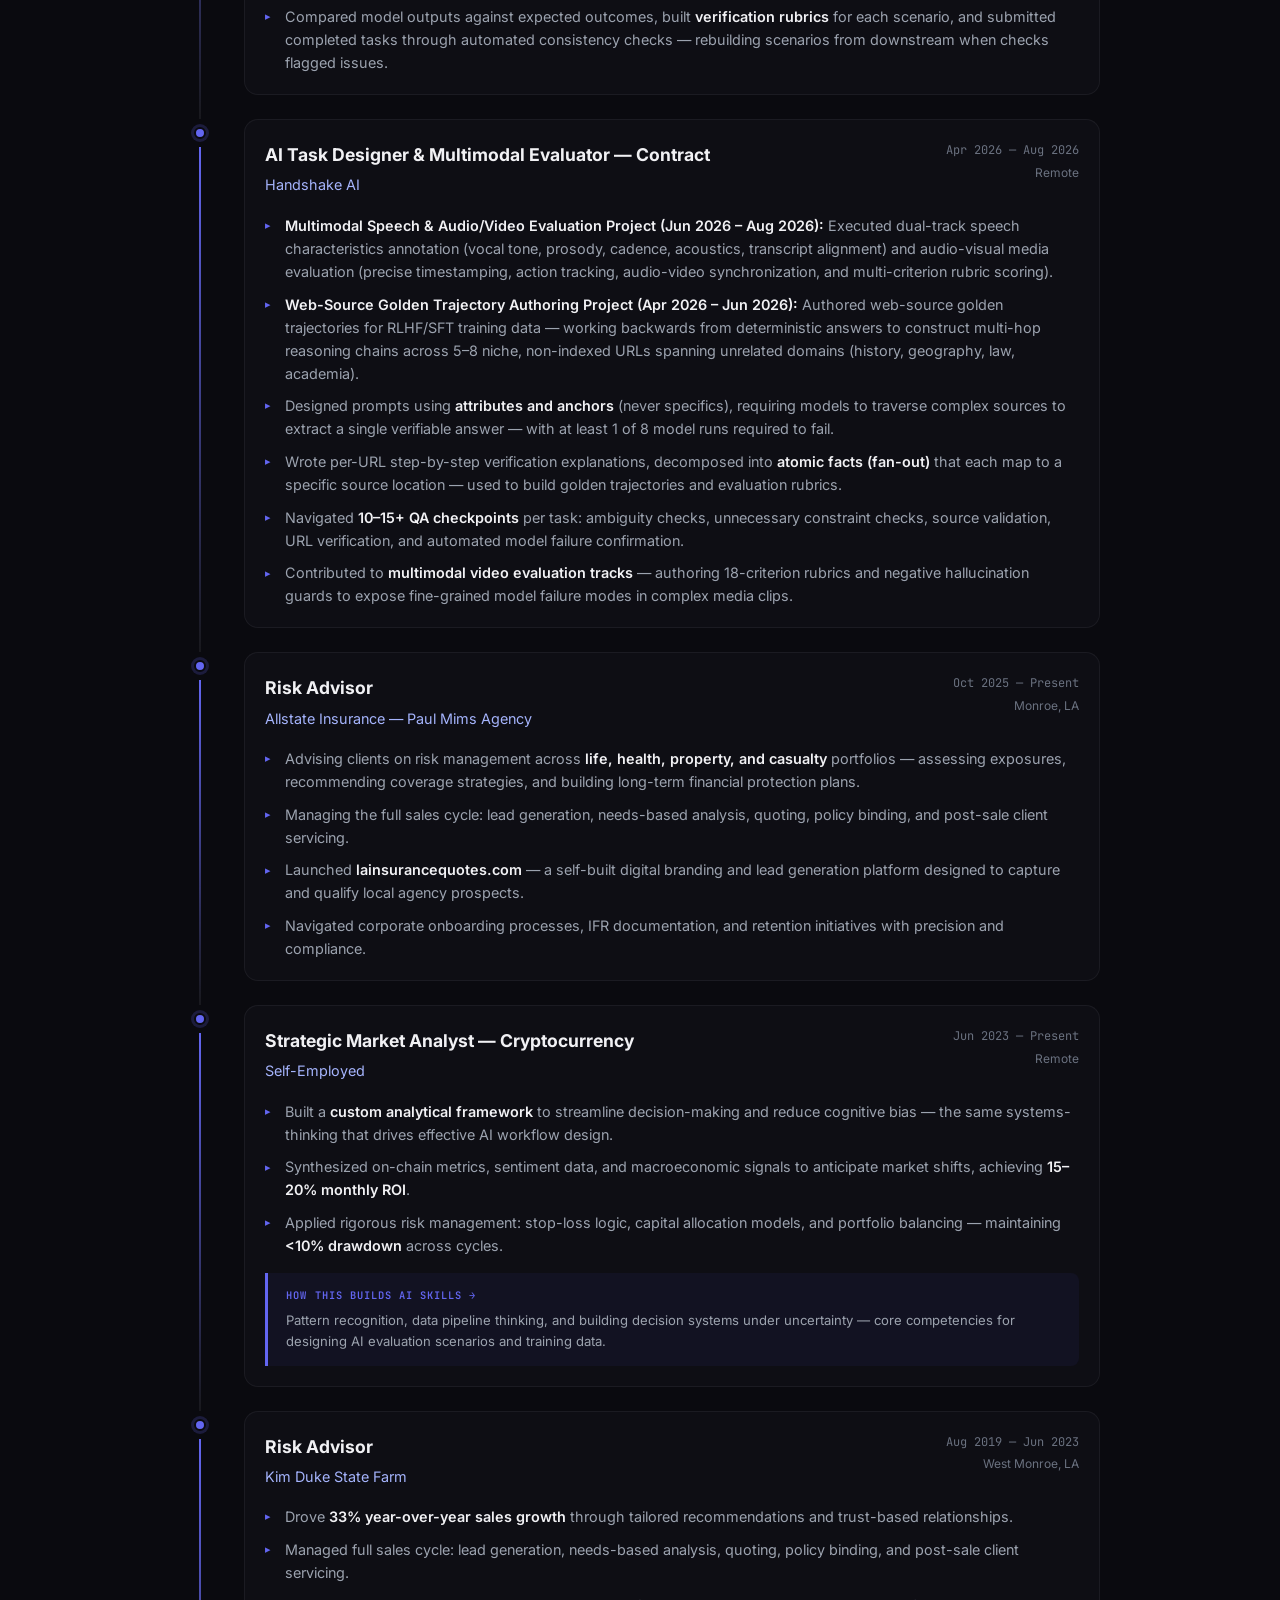
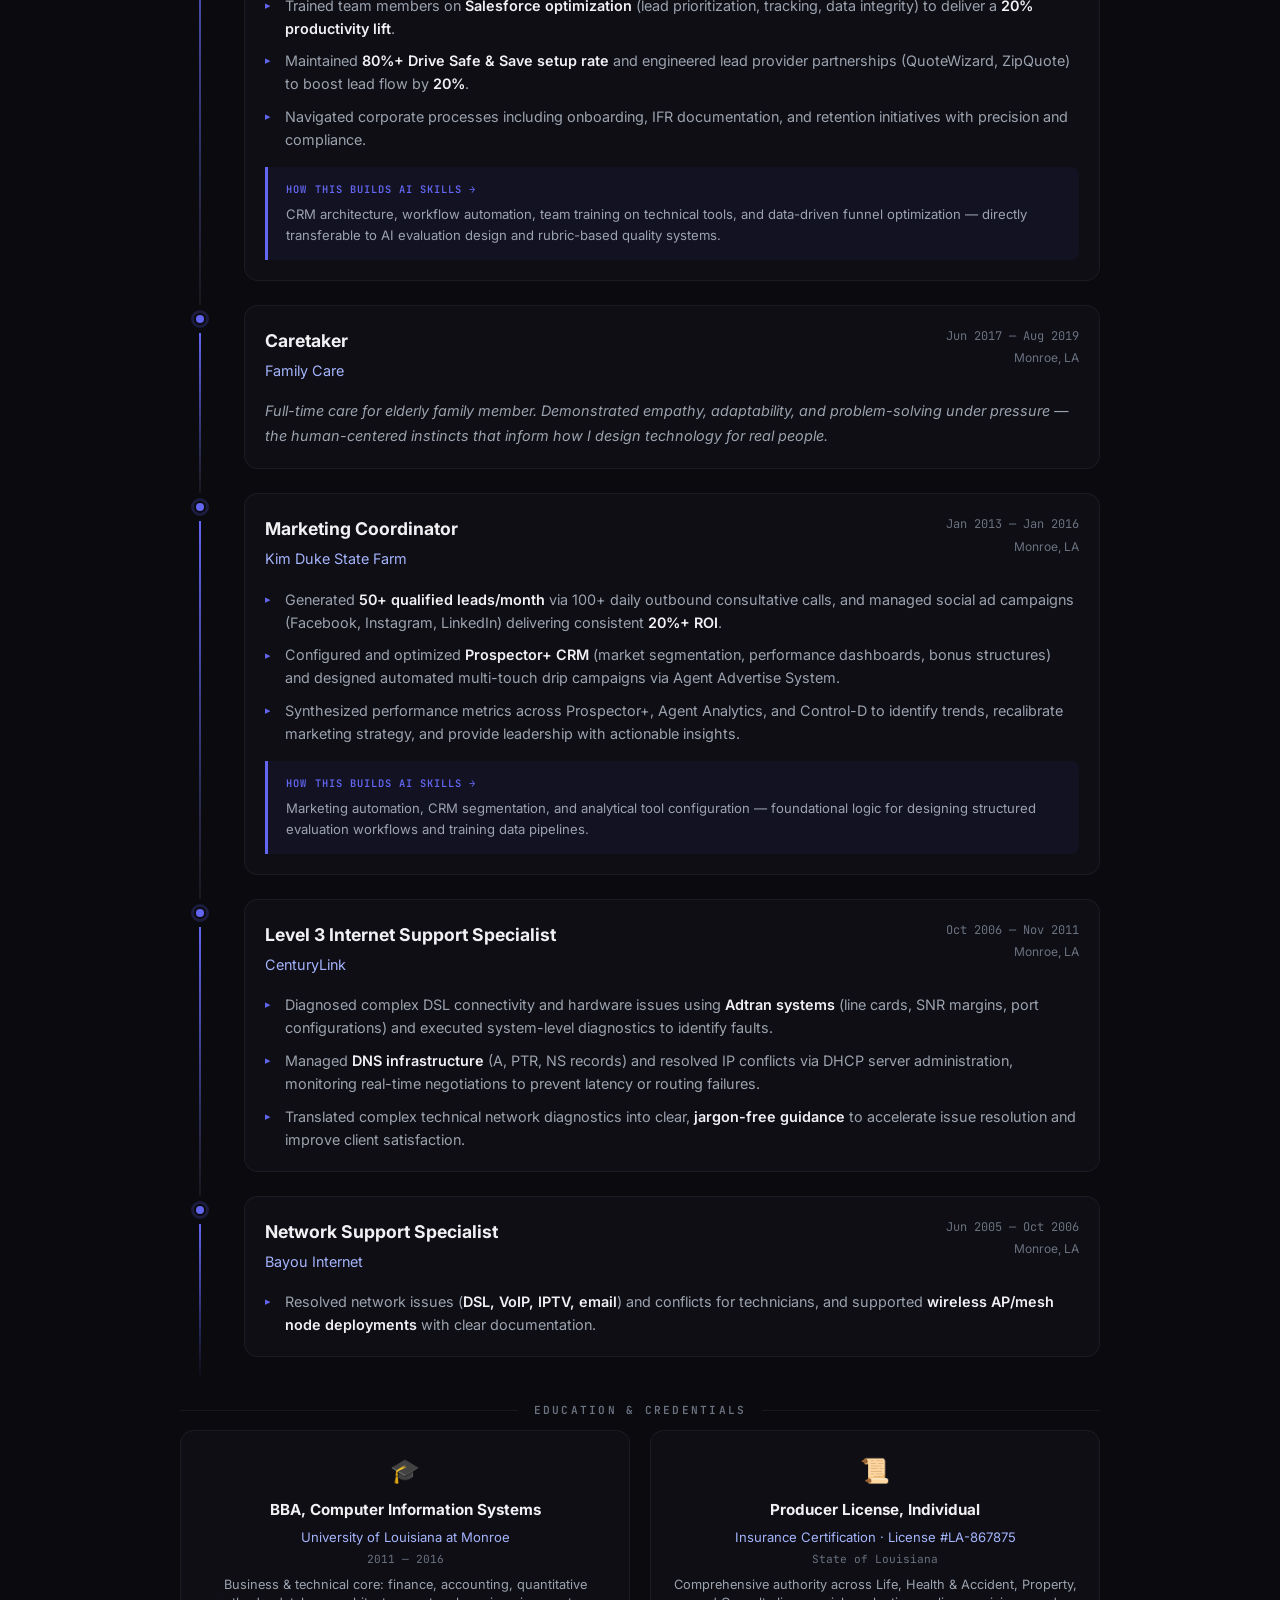
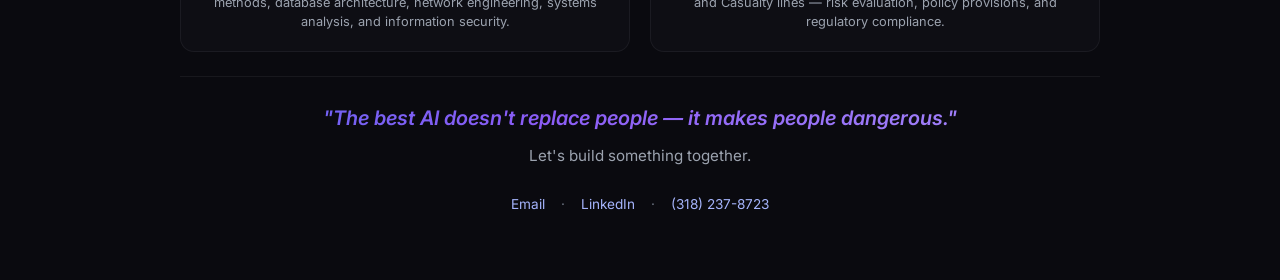
==== commit 71e846c1: "update padding" ====
--- a/index.html
+++ b/index.html
@@ -8,7 +8,7 @@
     <link rel="preconnect" href="https://fonts.googleapis.com">
     <link rel="preconnect" href="https://fonts.gstatic.com" crossorigin>
     <link href="https://fonts.googleapis.com/css2?family=Inter:wght@300;400;500;600;700;800;900&family=JetBrains+Mono:wght@400;500;600&display=swap" rel="stylesheet">
-    <link rel="stylesheet" href="style.css?v=16">
+    <link rel="stylesheet" href="style.css?v=17">
 </head>
 <body>
 
@@ -728,13 +728,14 @@
                     <h3>BBA, Computer Information Systems</h3>
                     <p class="edu-school">University of Louisiana at Monroe</p>
                     <p class="edu-date">2011 — 2016</p>
-                    <p class="edu-detail">Hybrid foundation: finance, accounting, economics, marketing, statistics, systems analysis, database development, network design, network security, and project management.</p>
+                    <p class="edu-detail">Business & technical core: finance, accounting, quantitative methods, database architecture, network engineering, systems analysis, and information security.</p>
                 </div>
                 <div class="edu-card">
                     <div class="edu-icon">📜</div>
                     <h3>Producer License, Individual</h3>
                     <p class="edu-school">Insurance Certification · License #LA-867875</p>
-                    <p class="edu-detail">Licensed across life, health, property, and casualty lines.</p>
+                    <p class="edu-date">State of Louisiana</p>
+                    <p class="edu-detail">Comprehensive authority across Life, Health & Accident, Property, and Casualty lines — risk evaluation, policy provisions, and regulatory compliance.</p>
                 </div>
             </div>
         </section>
--- a/style.css
+++ b/style.css
@@ -37,9 +37,9 @@
     --border-accent: rgba(99, 102, 241, 0.3);
 
     /* Spacing */
-    --section-gap: 2.5rem;
-    --card-radius: 16px;
-    --card-padding: 2rem;
+    --section-gap: 1.25rem;
+    --card-radius: 14px;
+    --card-padding: 1.25rem;
 
     /* Typography */
     --font-sans: 'Inter', -apple-system, BlinkMacSystemFont, sans-serif;
@@ -144,7 +144,7 @@
     z-index: 1;
     max-width: 960px;
     margin: 0 auto;
-    padding: 2rem 1.5rem 4rem;
+    padding: 1.25rem 1.25rem 2.5rem;
 }
 
 /* ─── SECTION LABEL ─── */
@@ -152,7 +152,7 @@
     display: flex;
     align-items: center;
     gap: 1rem;
-    margin-bottom: 1.25rem;
+    margin-bottom: 0.6rem;
 }
 
 .label-line {
@@ -304,14 +304,14 @@
 
 /* ═══════════════════════════════════════════ NARRATIVE ═══════════════════════════════════════════ */
 .narrative-section {
-    padding-top: 1rem;
+    padding-top: 0.5rem;
 }
 
 .narrative-card {
     background: var(--bg-card);
     border: 1px solid var(--border-subtle);
     border-radius: var(--card-radius);
-    padding: 2.5rem;
+    padding: 1.25rem 1.5rem;
     backdrop-filter: blur(12px);
     box-shadow: var(--shadow-card);
     position: relative;
@@ -329,10 +329,10 @@
 }
 
 .narrative-card p {
-    font-size: 1.02rem;
-    color: var(--text-secondary);
-    margin-bottom: 1.2rem;
-    line-height: 1.8;
+    font-size: 1rem;
+    color: var(--text-secondary);
+    margin-bottom: 0.85rem;
+    line-height: 1.65;
 }
 
 .narrative-card p:last-child {
@@ -364,8 +364,8 @@
 
 .narrative-closer {
     border-top: 1px solid var(--border-subtle);
-    padding-top: 1.2rem;
-    margin-top: 1.5rem !important;
+    padding-top: 0.85rem;
+    margin-top: 1rem !important;
 }
 
 .narrative-closer strong {
@@ -381,7 +381,7 @@
 .duality-grid {
     display: grid;
     grid-template-columns: 1fr auto 1fr;
-    gap: 1.5rem;
+    gap: 1rem;
     align-items: stretch;
 }
 
@@ -389,7 +389,7 @@
     background: var(--bg-card);
     border: 1px solid var(--border-subtle);
     border-radius: var(--card-radius);
-    padding: var(--card-padding);
+    padding: 1.25rem;
     position: relative;
     overflow: hidden;
     transition: transform 0.3s ease, box-shadow 0.3s ease, border-color 0.3s ease;
@@ -407,14 +407,14 @@
 .people-card:hover { border-color: var(--accent-warm); }
 
 .card-icon {
-    font-size: 2rem;
-    margin-bottom: 1rem;
+    font-size: 1.4rem;
+    margin-bottom: 0.35rem;
 }
 
 .duality-card h3 {
-    font-size: 1.15rem;
+    font-size: 1.05rem;
     font-weight: 700;
-    margin-bottom: 1.25rem;
+    margin-bottom: 0.5rem;
     color: var(--text-primary);
 }
 
@@ -425,13 +425,14 @@
     list-style: none;
     display: flex;
     flex-direction: column;
-    gap: 0.6rem;
+    gap: 0.35rem;
 }
 
 .duality-card li {
-    font-size: 0.9rem;
-    color: var(--text-secondary);
-    padding-left: 1.2rem;
+    font-size: 0.86rem;
+    color: var(--text-secondary);
+    padding-left: 1.1rem;
+    line-height: 1.4;
     position: relative;
 }
 
@@ -1060,7 +1061,7 @@
     background: var(--bg-card);
     border: 1px solid var(--border-subtle);
     border-radius: var(--card-radius);
-    padding: 1.75rem;
+    padding: 1.25rem 1.25rem;
     text-align: center;
     display: flex;
     flex-direction: column;
@@ -1074,34 +1075,34 @@
 }
 
 .edu-icon {
-    font-size: 2rem;
-    margin-bottom: 0.75rem;
+    font-size: 1.5rem;
+    margin-bottom: 0.35rem;
 }
 
 .edu-card h3 {
     font-size: 0.95rem;
     font-weight: 700;
     color: var(--text-primary);
-    margin-bottom: 0.3rem;
+    margin-bottom: 0.2rem;
 }
 
 .edu-school {
     font-size: 0.82rem;
     color: var(--text-accent);
-    margin-bottom: 0.15rem;
+    margin-bottom: 0.1rem;
 }
 
 .edu-date {
     font-family: var(--font-mono);
     font-size: 0.7rem;
     color: var(--text-muted);
-    margin-bottom: 0.75rem;
+    margin-bottom: 0.4rem;
 }
 
 .edu-detail {
     font-size: 0.8rem;
     color: var(--text-secondary);
-    line-height: 1.6;
+    line-height: 1.45;
 }
 
 /* ═══════════════════════════════════════════ FOOTER ═══════════════════════════════════════════ */
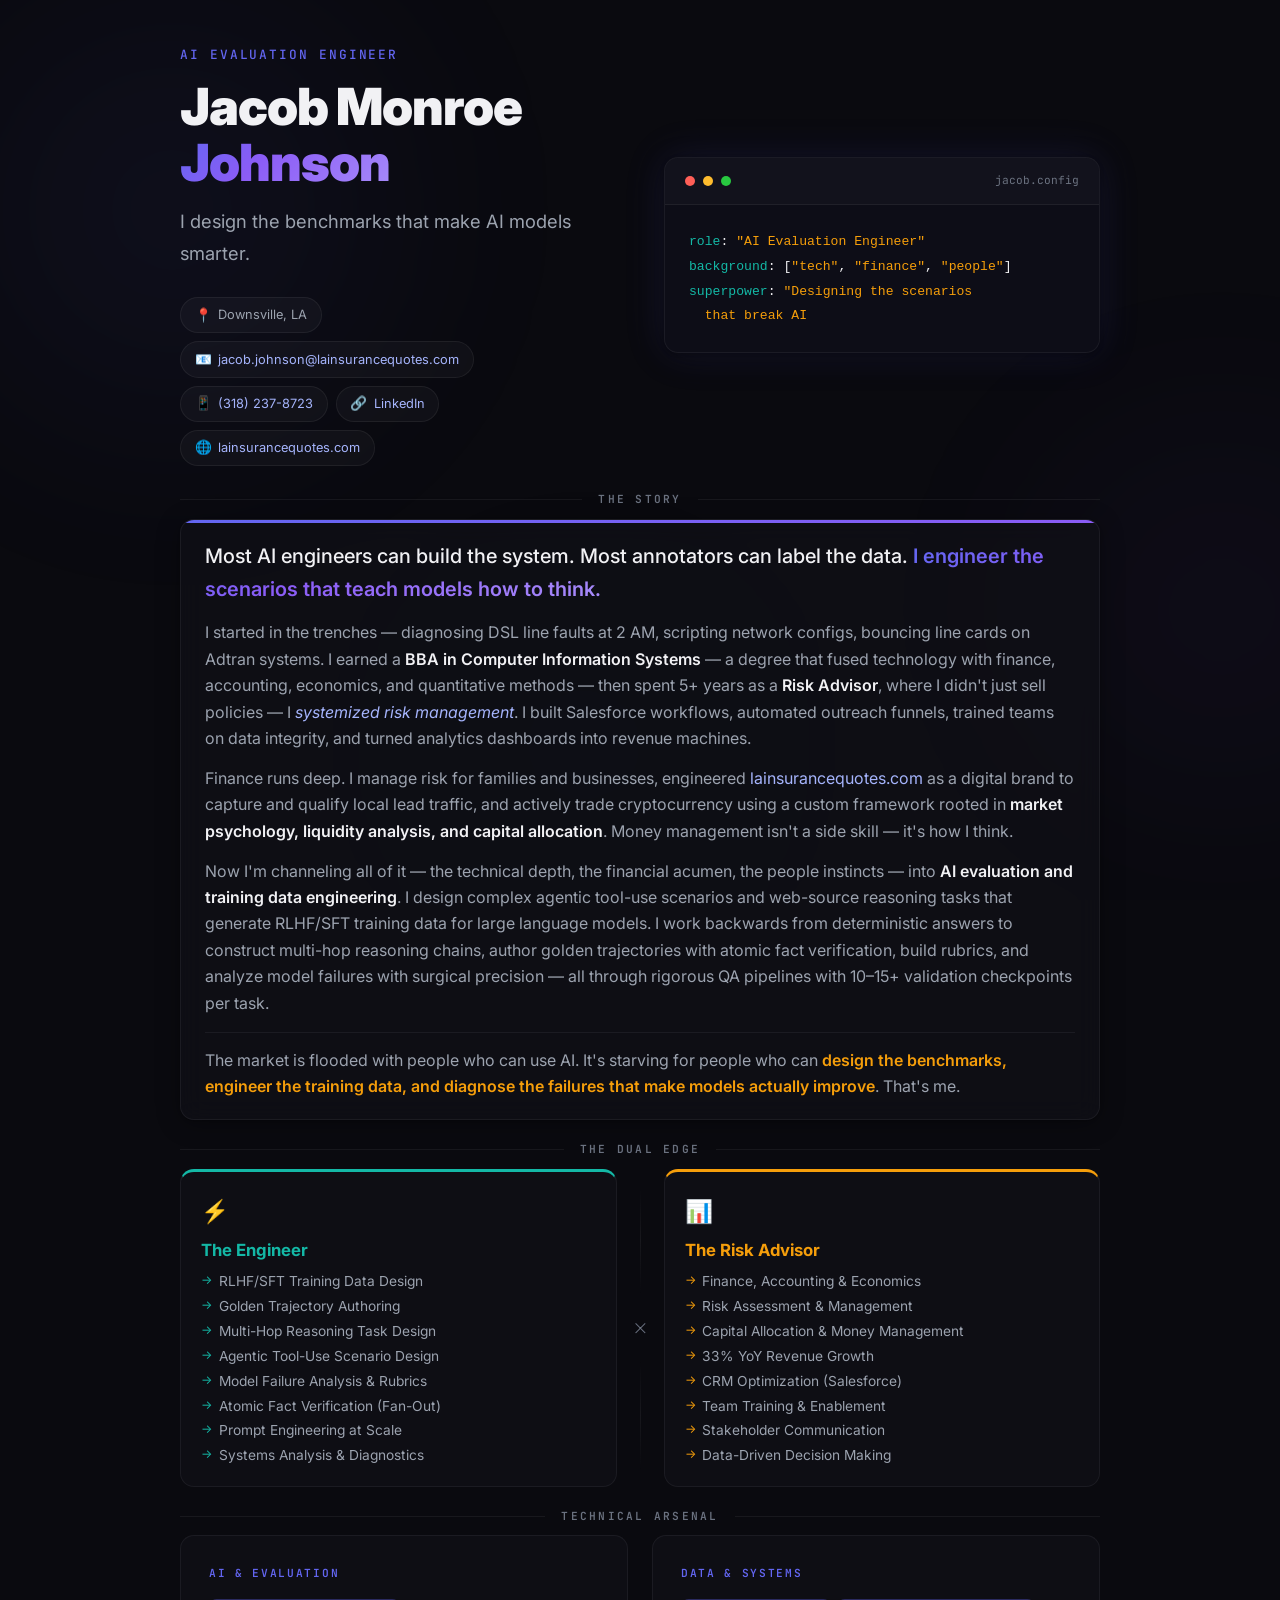
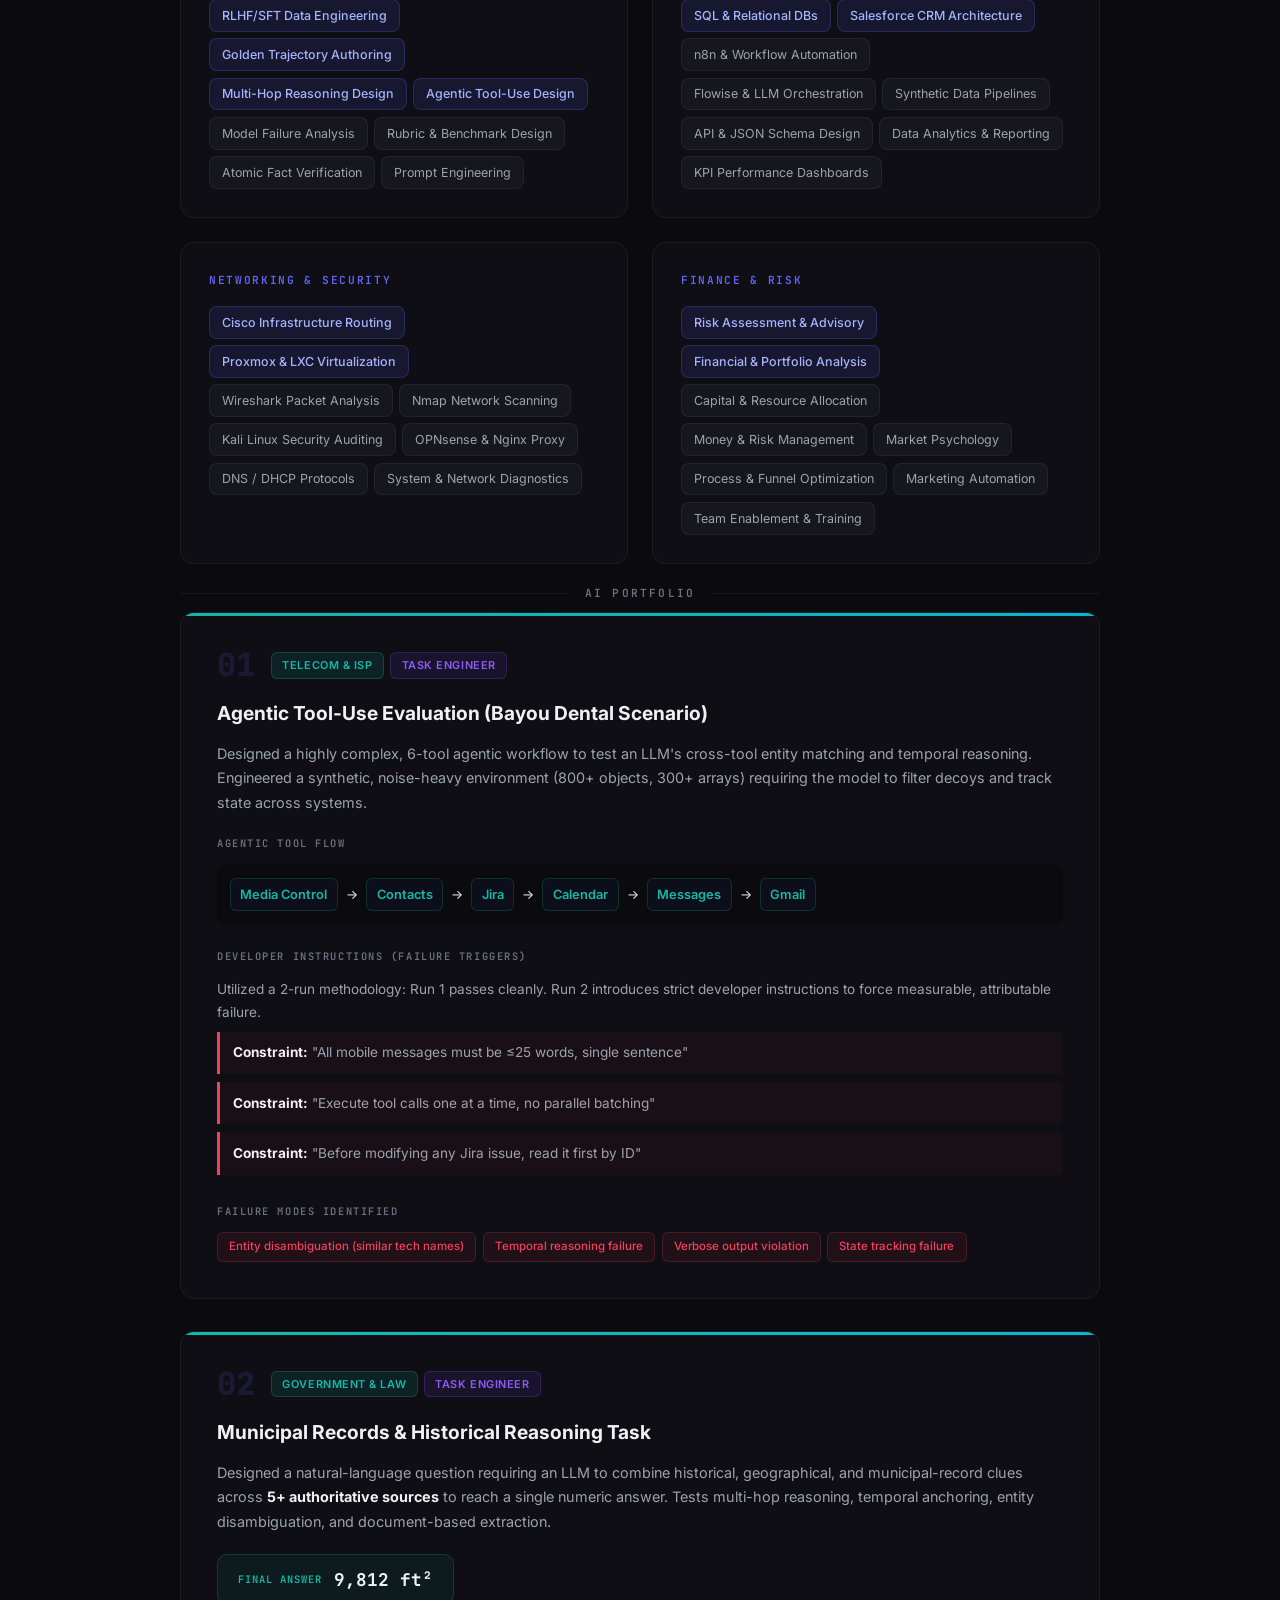
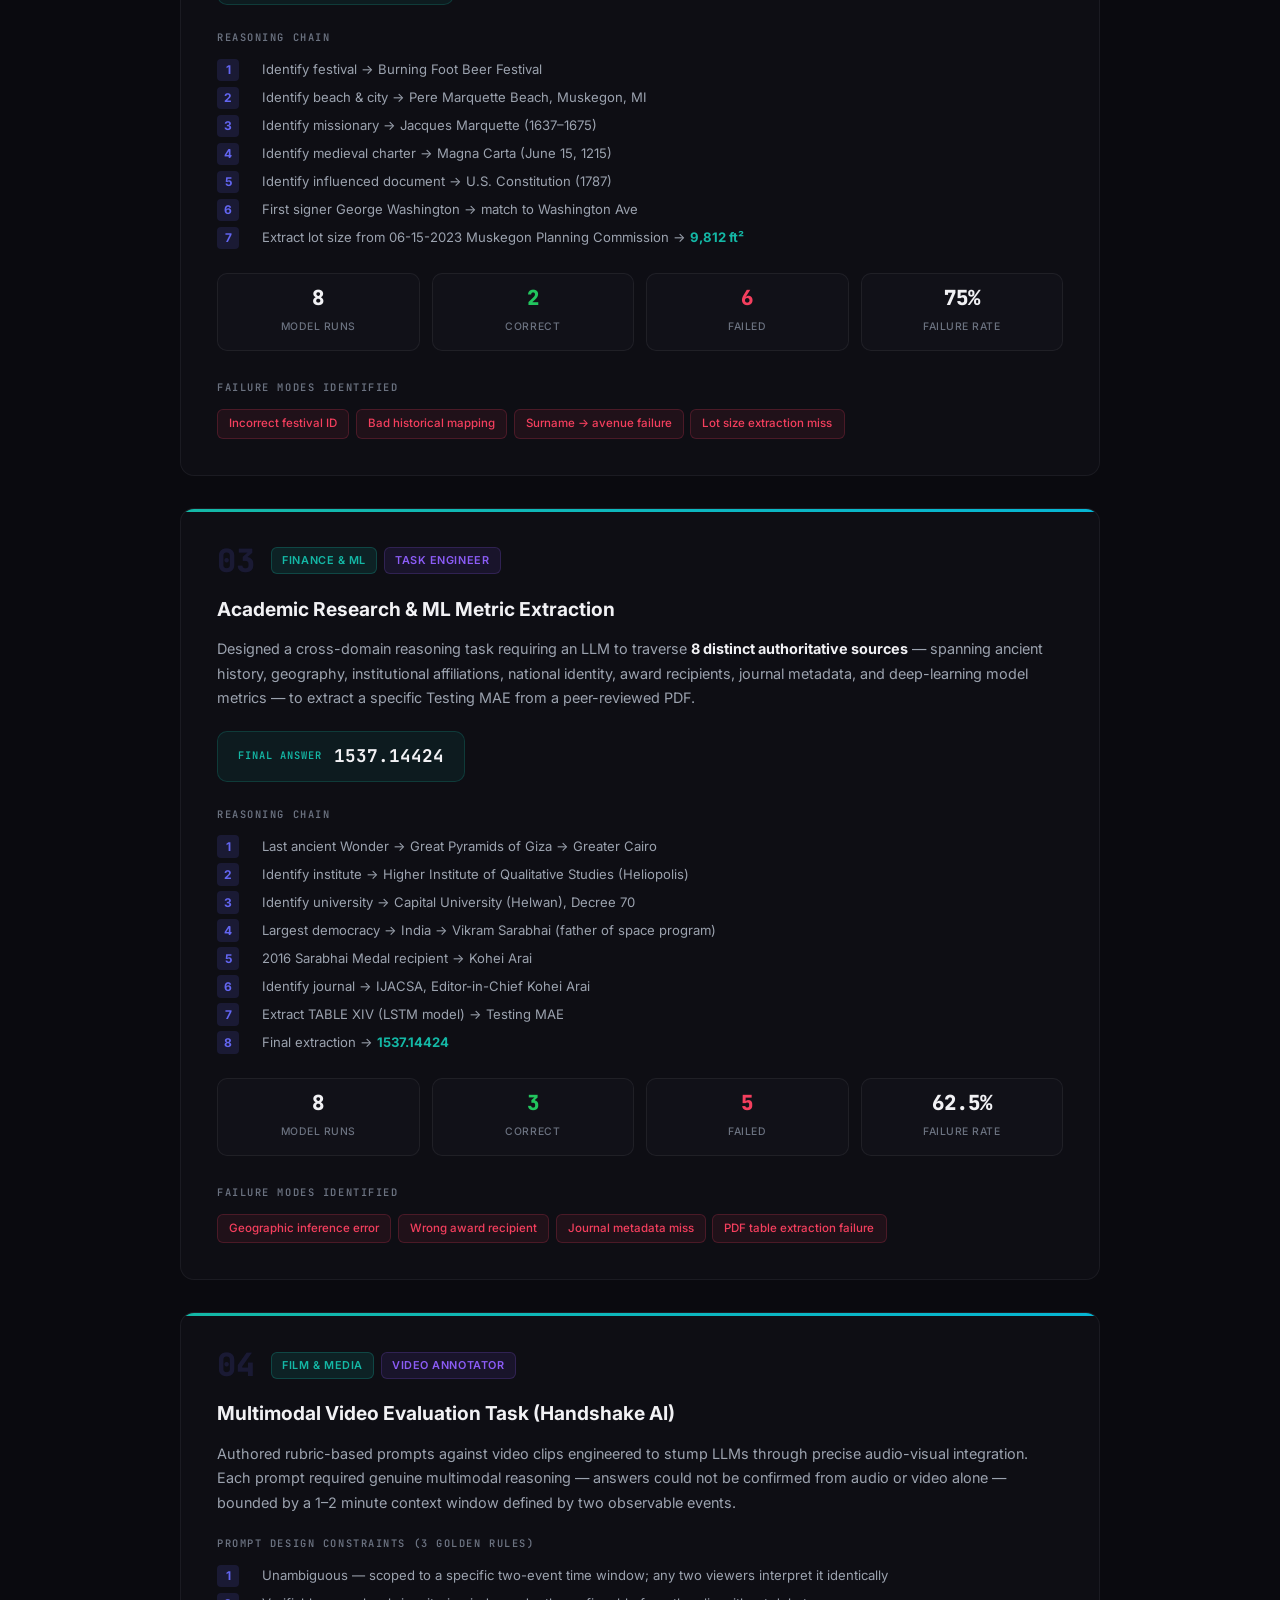
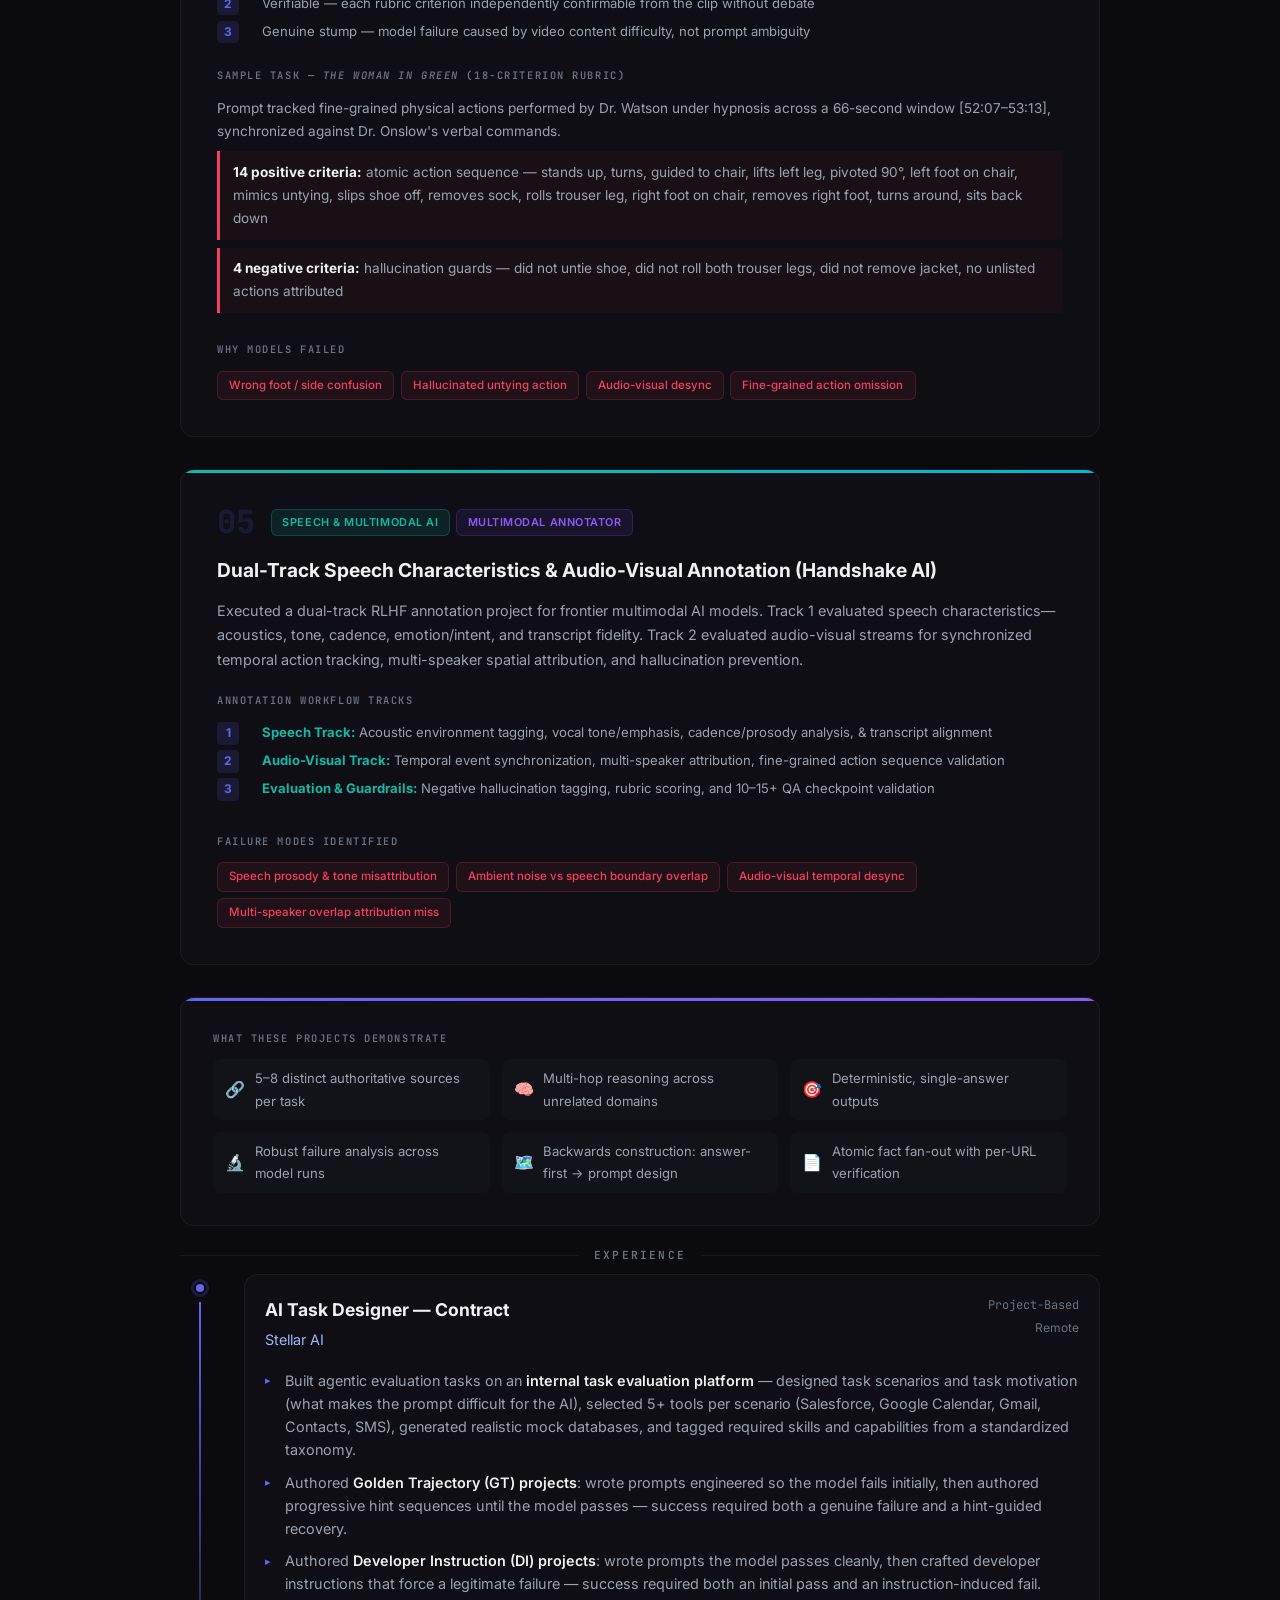
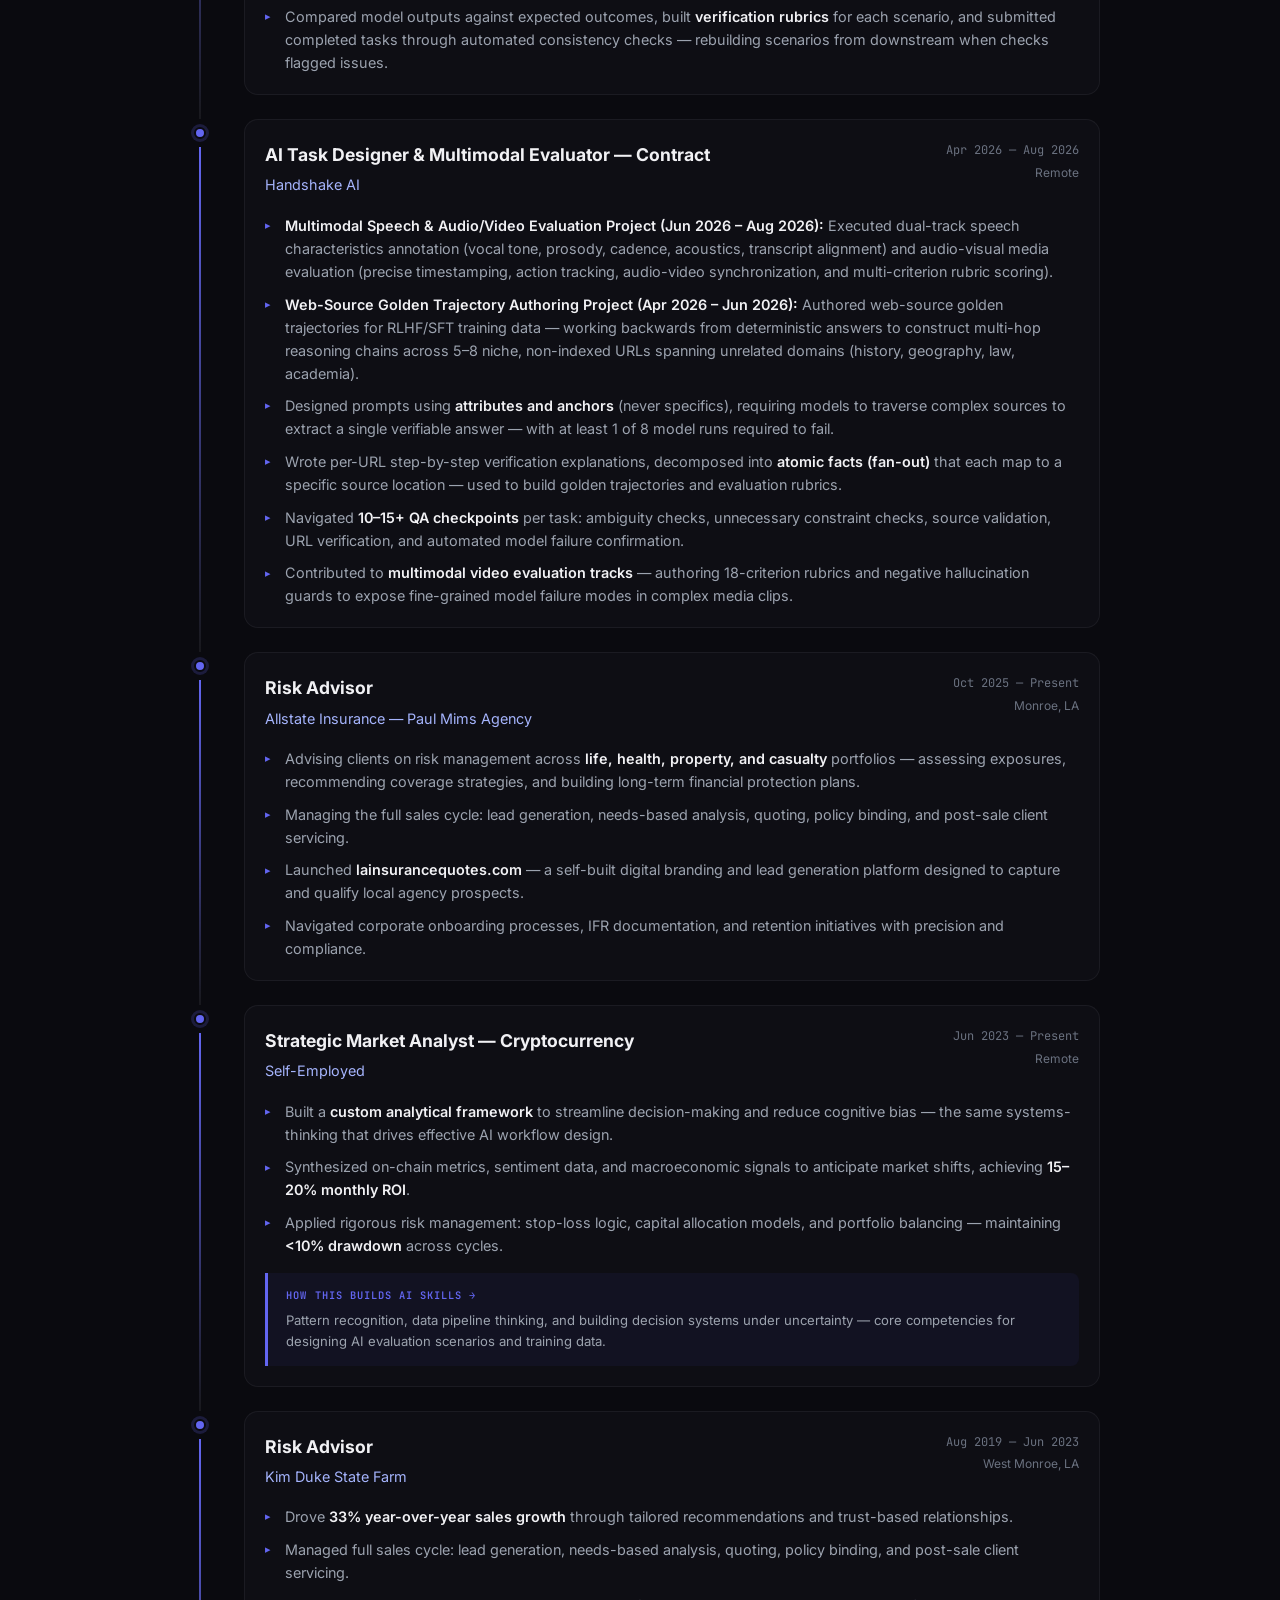
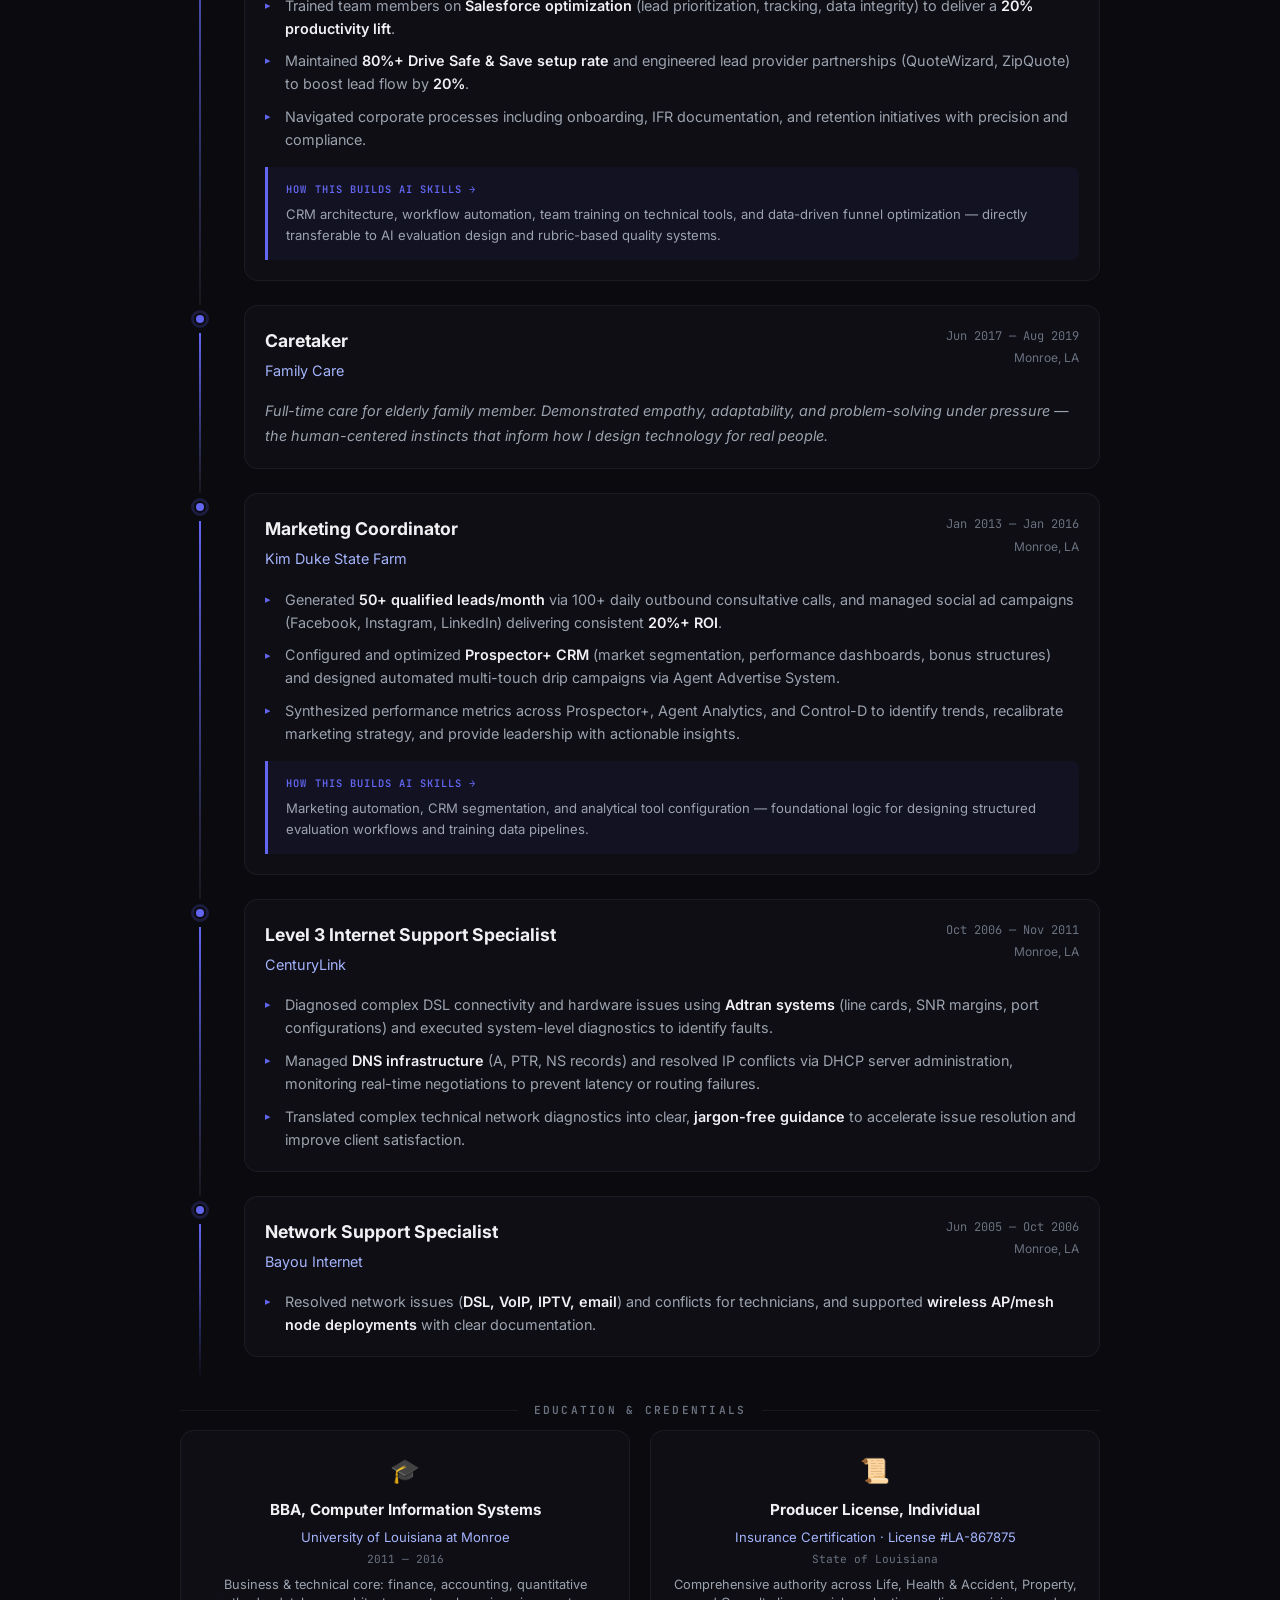
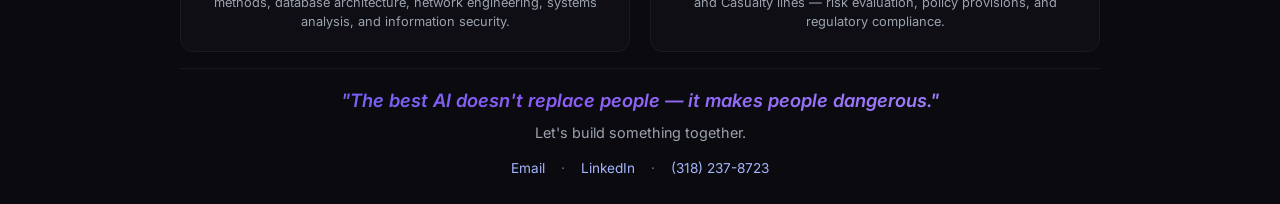
==== commit 52c4b571: "new update" ====
--- a/index.html
+++ b/index.html
@@ -8,7 +8,7 @@
     <link rel="preconnect" href="https://fonts.googleapis.com">
     <link rel="preconnect" href="https://fonts.gstatic.com" crossorigin>
     <link href="https://fonts.googleapis.com/css2?family=Inter:wght@300;400;500;600;700;800;900&family=JetBrains+Mono:wght@400;500;600&display=swap" rel="stylesheet">
-    <link rel="stylesheet" href="style.css?v=17">
+    <link rel="stylesheet" href="style.css?v=18">
 </head>
 <body>
 
--- a/style.css
+++ b/style.css
@@ -144,7 +144,7 @@
     z-index: 1;
     max-width: 960px;
     margin: 0 auto;
-    padding: 1.25rem 1.25rem 2.5rem;
+    padding: 1.25rem 1.25rem 1rem;
 }
 
 /* ─── SECTION LABEL ─── */
@@ -1107,27 +1107,27 @@
 
 /* ═══════════════════════════════════════════ FOOTER ═══════════════════════════════════════════ */
 .resume-footer {
-    margin-top: 1.5rem;
-    padding: 1.5rem 0 1.5rem;
+    margin-top: 1rem;
+    padding: 1rem 0 0.5rem;
     border-top: 1px solid var(--border-subtle);
     text-align: center;
 }
 
 .footer-tagline {
-    font-size: 1.25rem;
+    font-size: 1.15rem;
     font-weight: 600;
     font-style: italic;
     background: var(--gradient-hero);
     -webkit-background-clip: text;
     -webkit-text-fill-color: transparent;
     background-clip: text;
-    margin-bottom: 0.5rem;
+    margin-bottom: 0.25rem;
 }
 
 .footer-cta {
-    font-size: 0.95rem;
-    color: var(--text-secondary);
-    margin-bottom: 1.5rem;
+    font-size: 0.9rem;
+    color: var(--text-secondary);
+    margin-bottom: 0.75rem;
 }
 
 .footer-links {
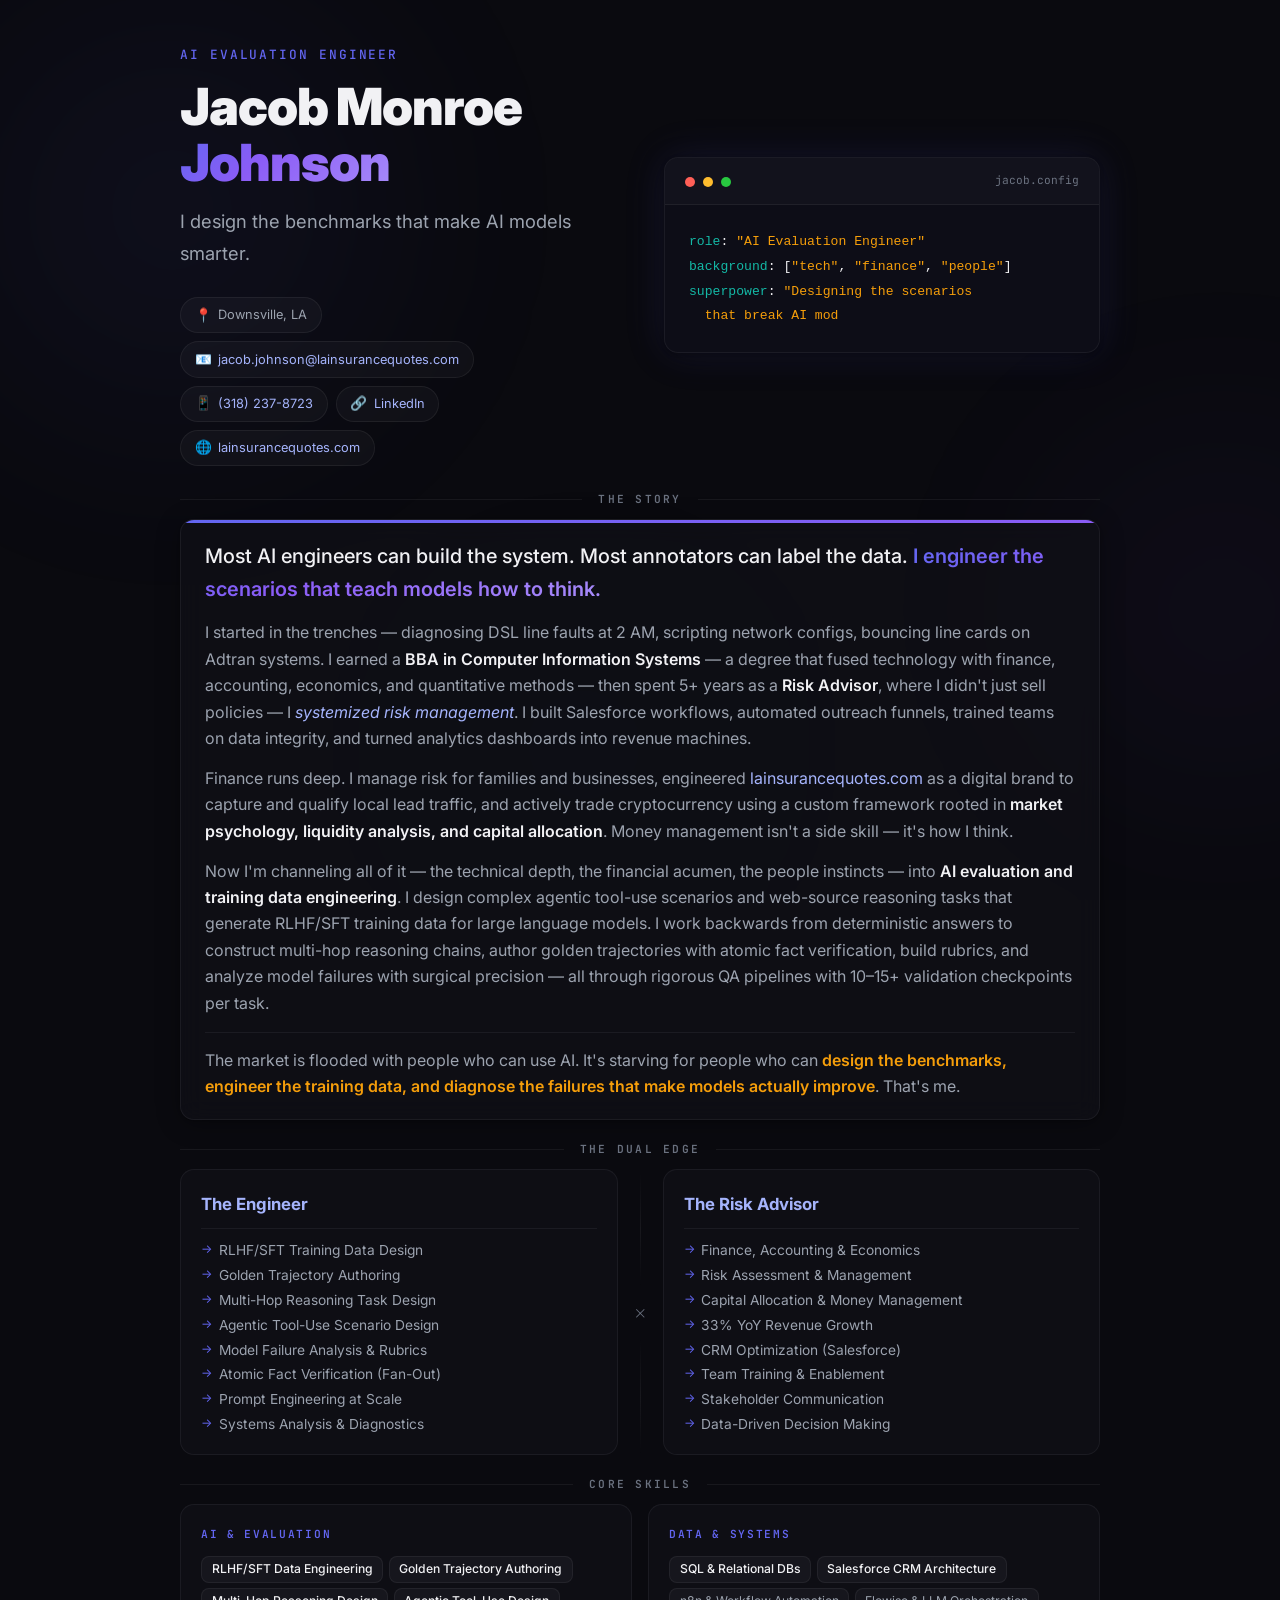
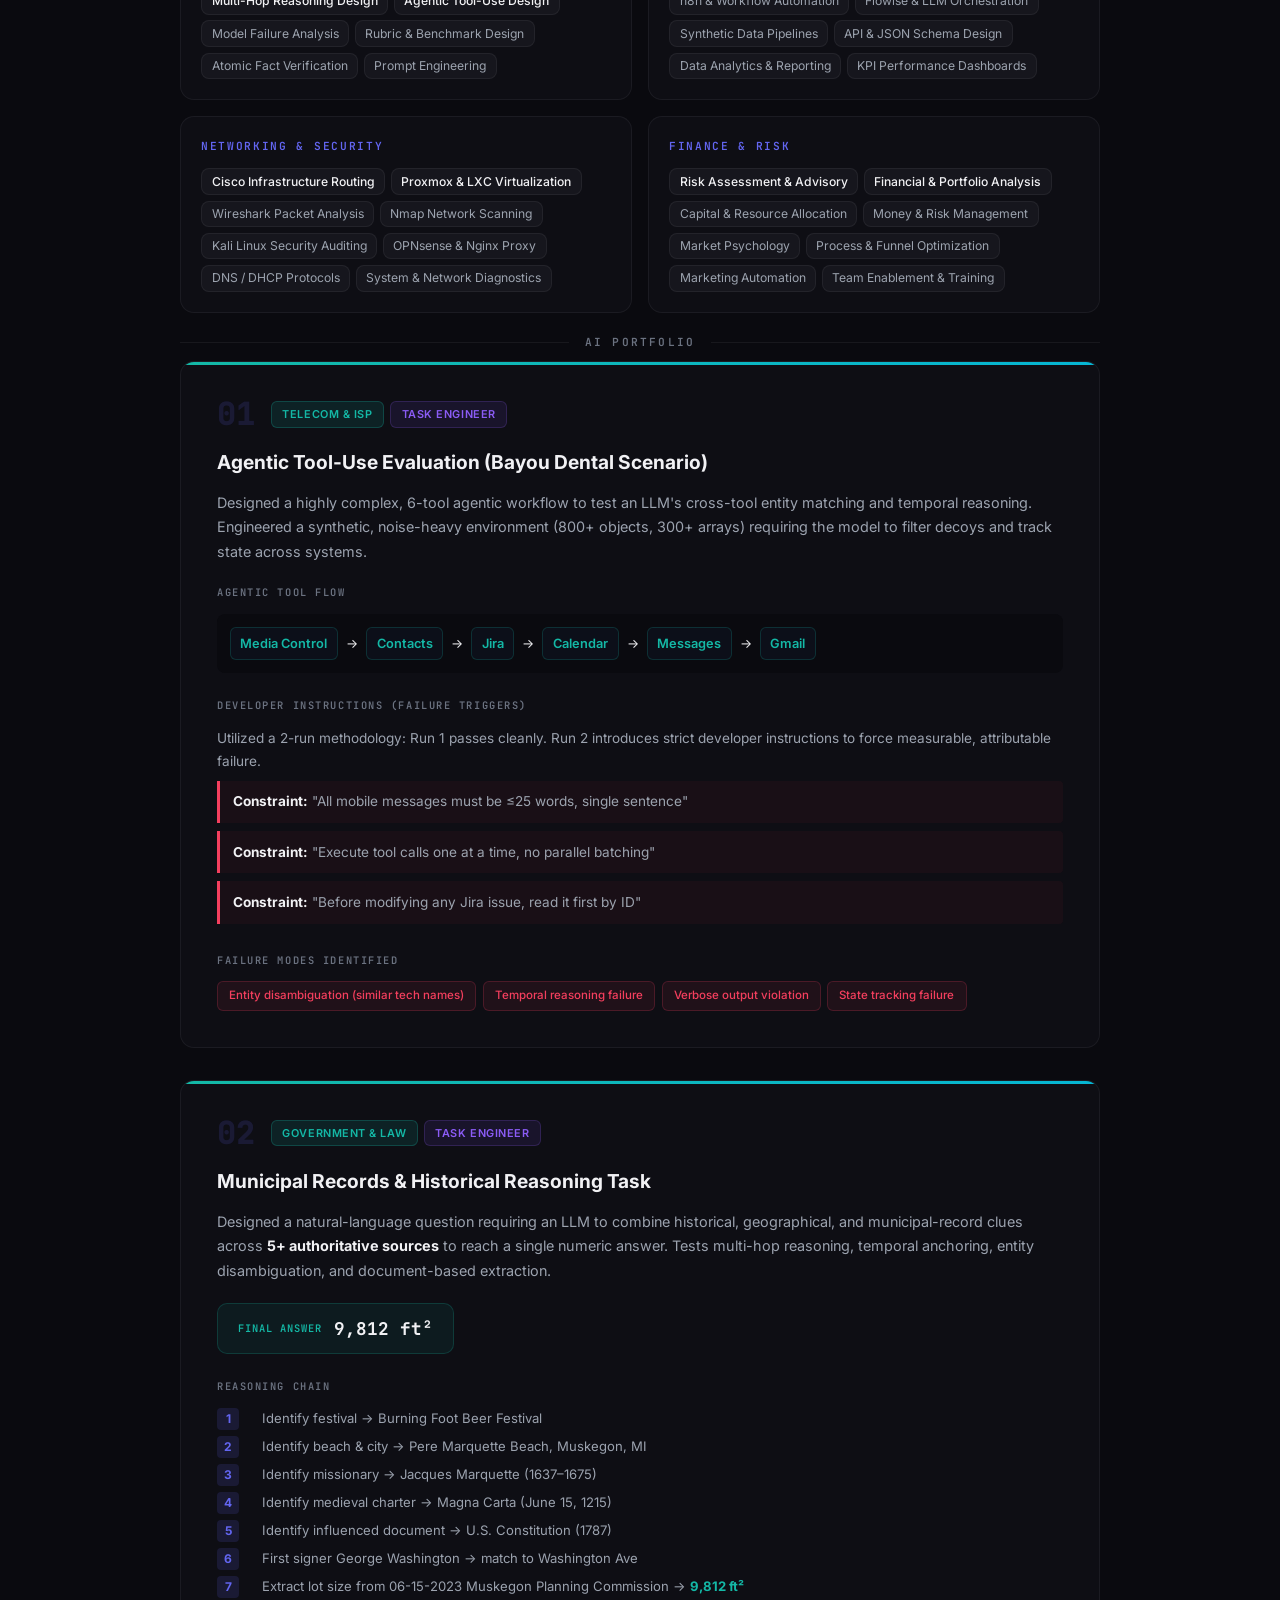
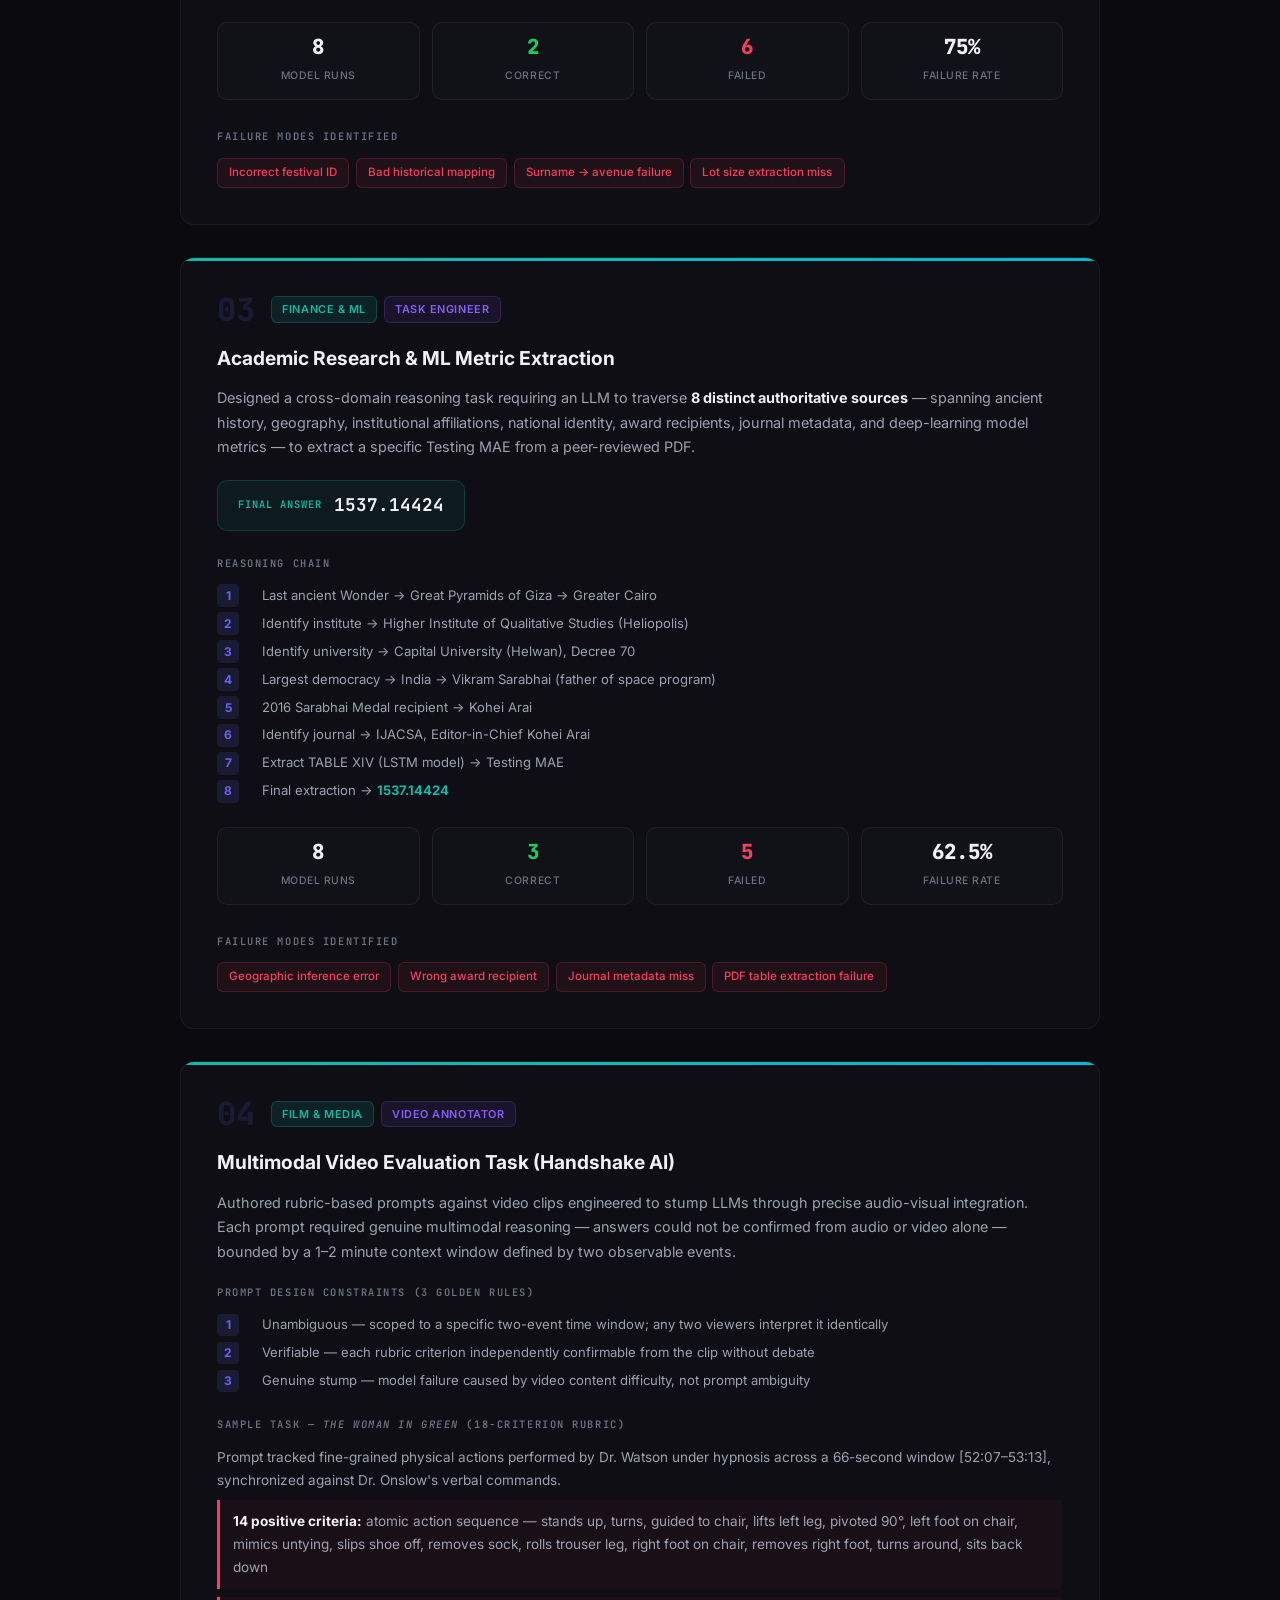
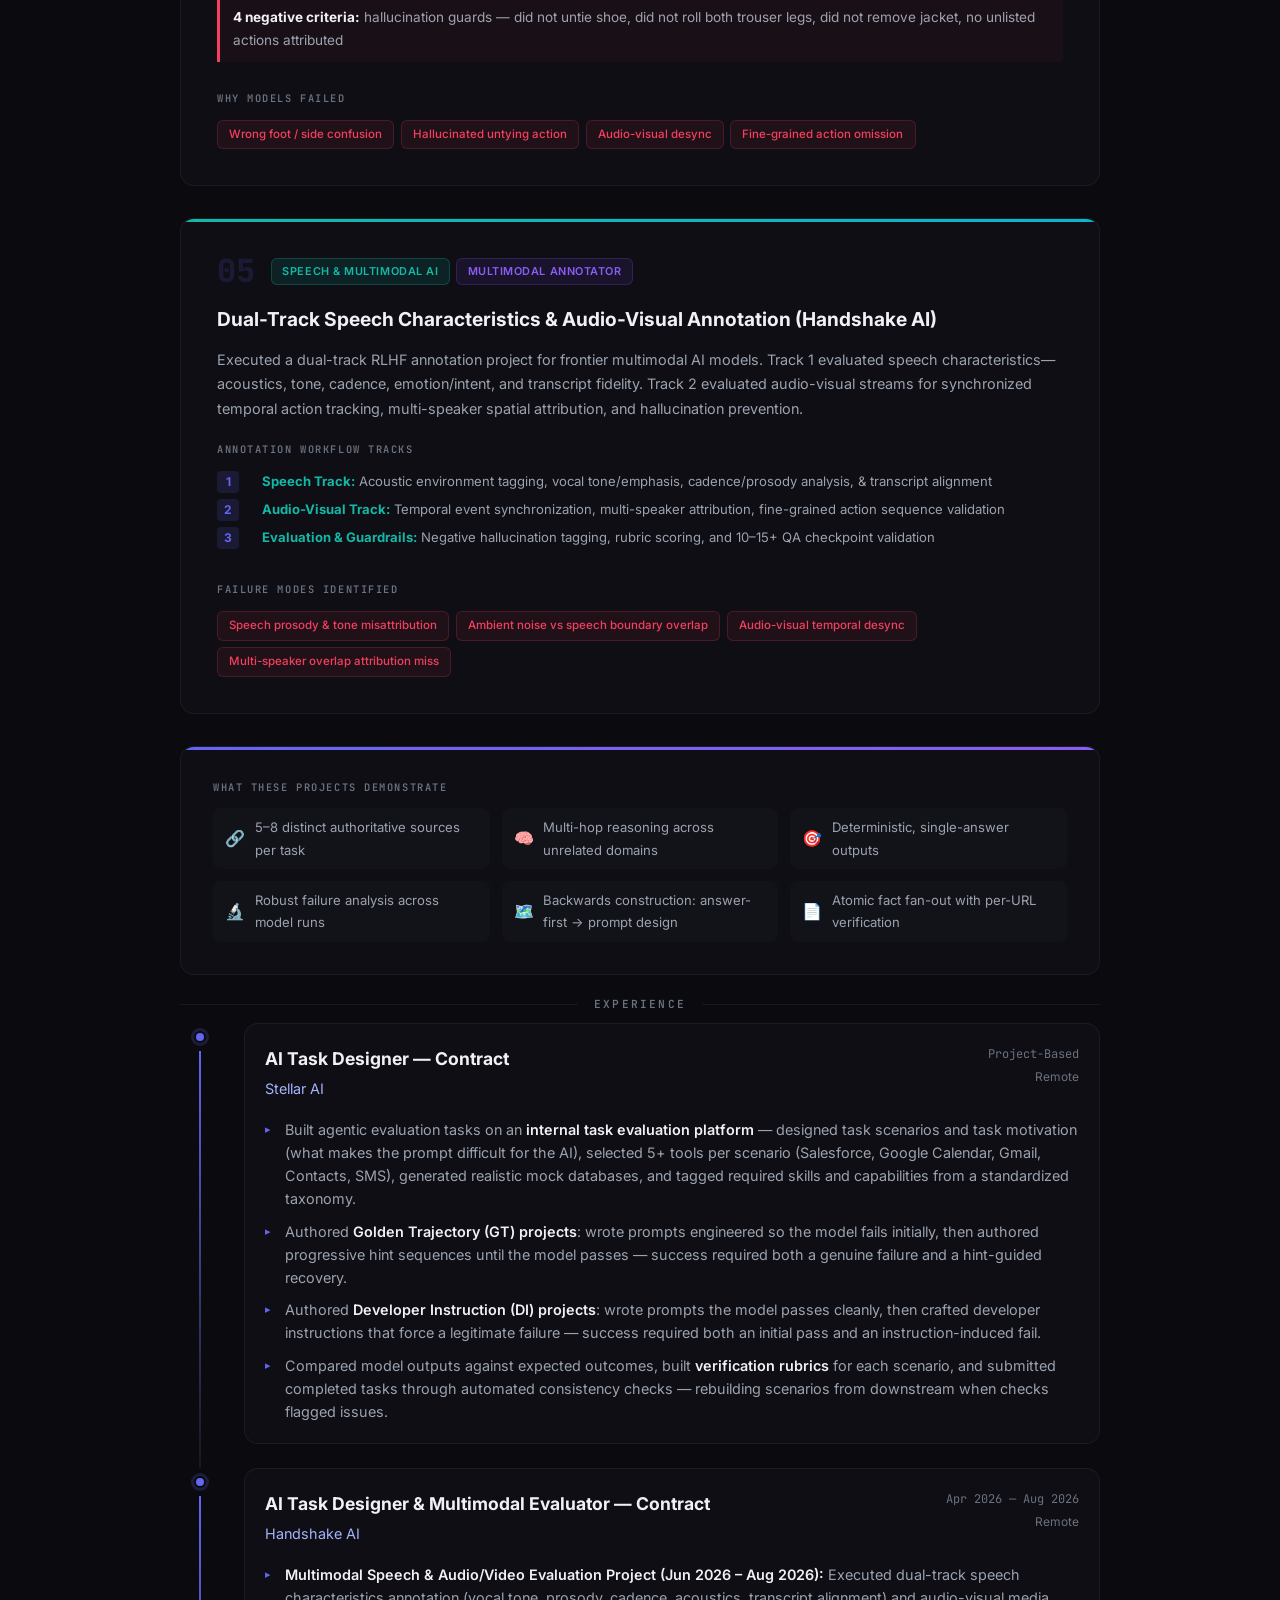
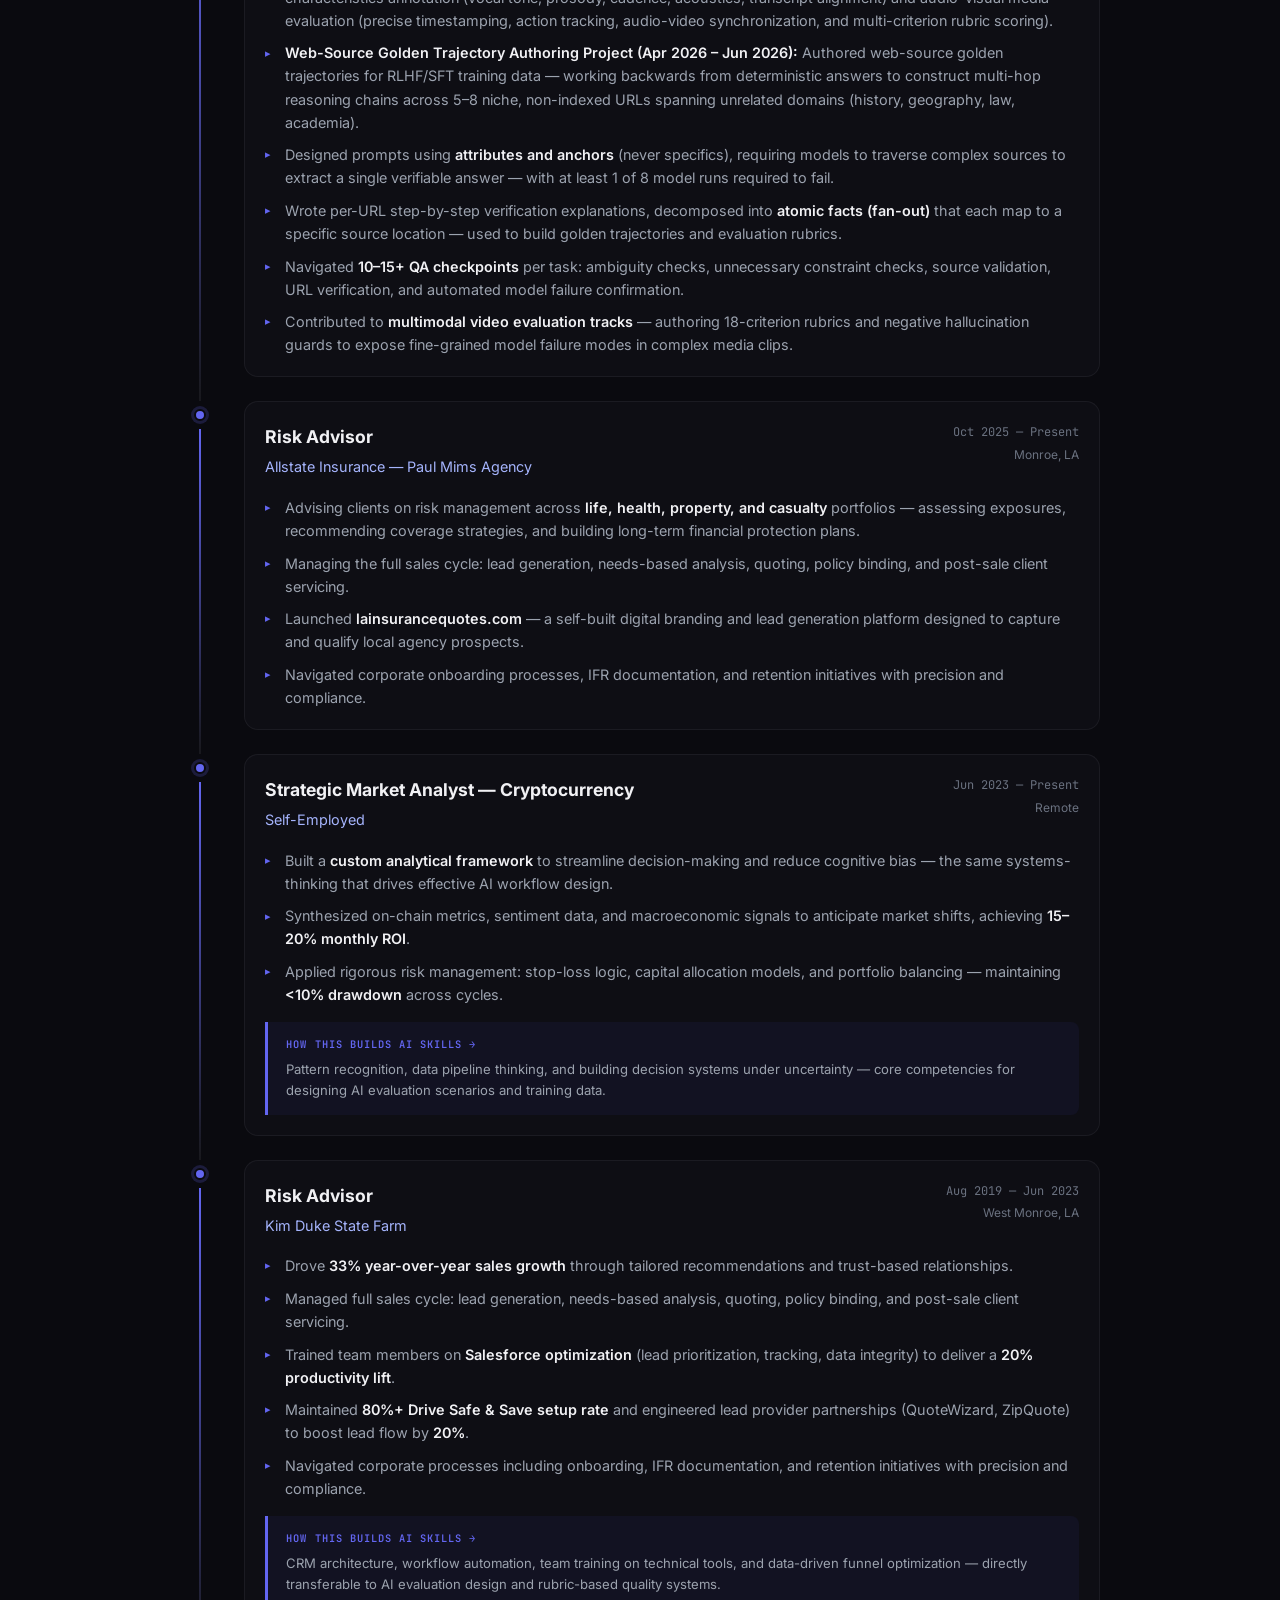
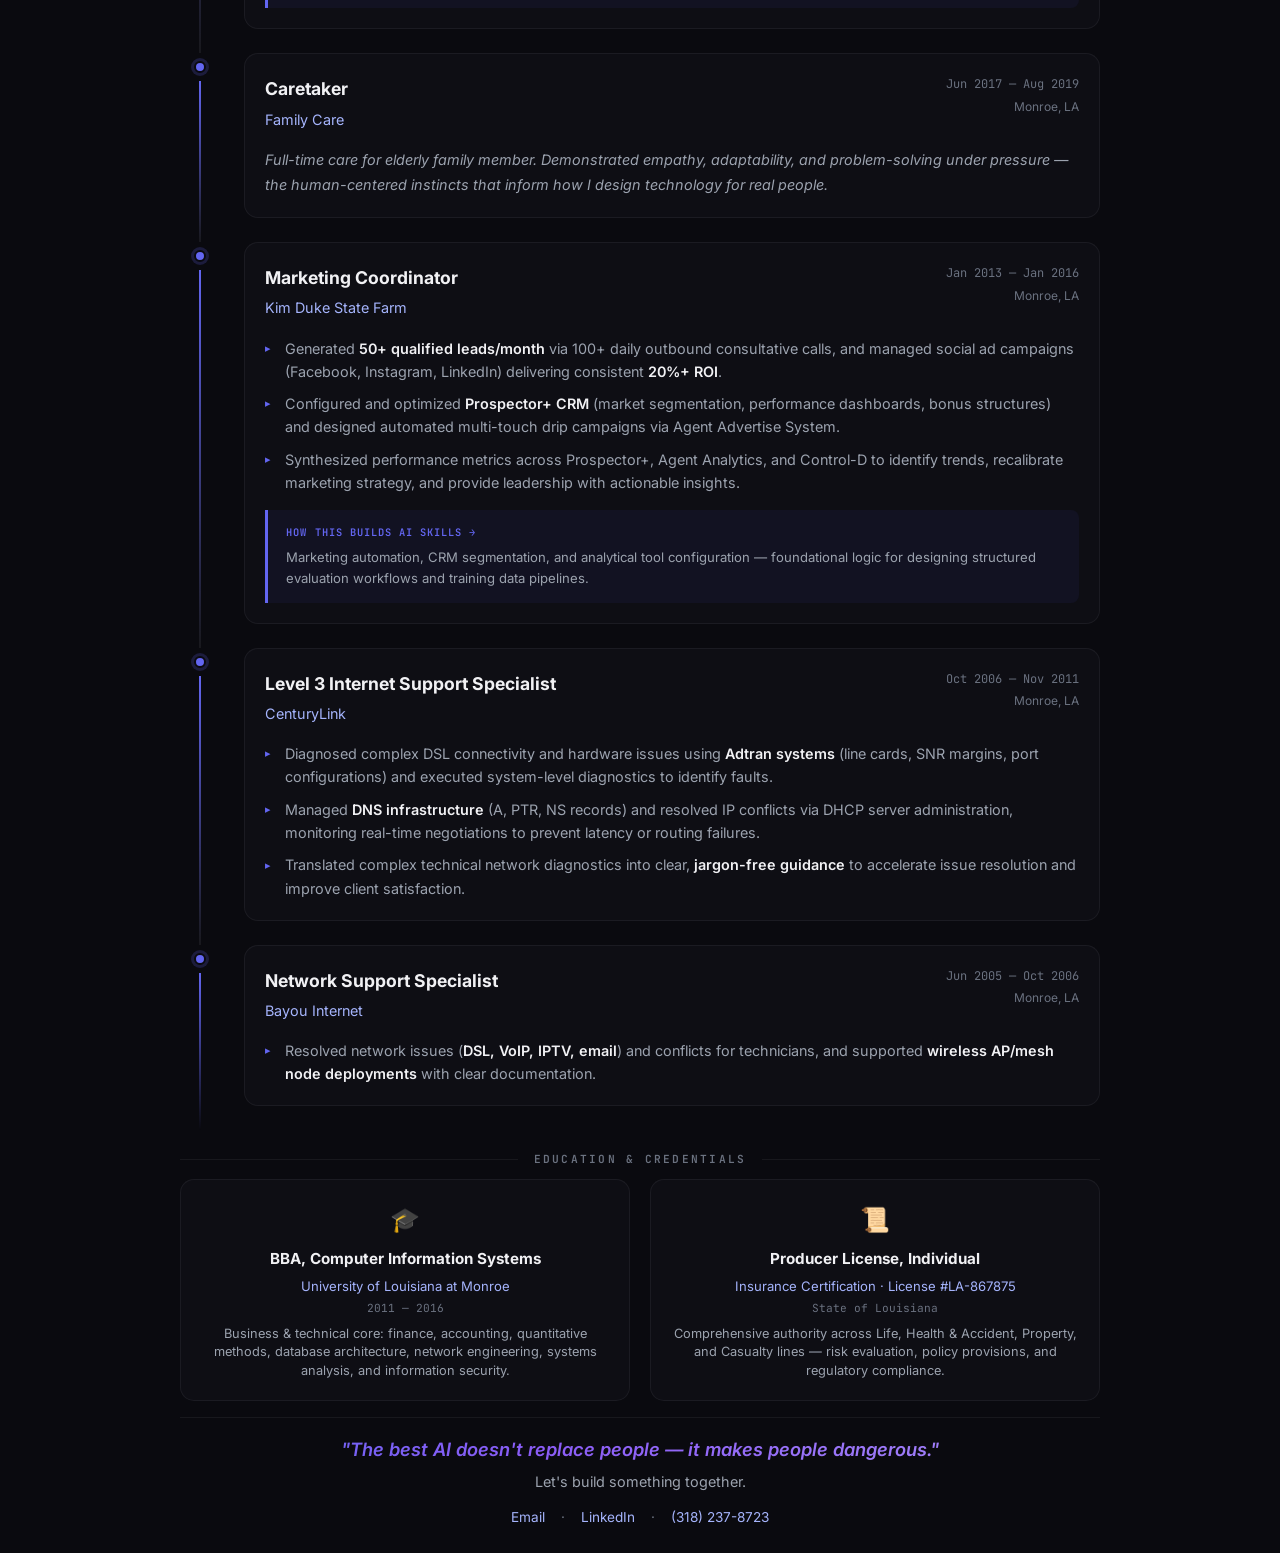
==== commit 8cdafb53: "fromclaude" ====
--- a/index.html
+++ b/index.html
@@ -135,7 +135,7 @@
         <section class="skills-section" id="skills">
             <div class="section-label">
                 <span class="label-line"></span>
-                <span class="label-text">TECHNICAL ARSENAL</span>
+                <span class="label-text">CORE SKILLS</span>
                 <span class="label-line"></span>
             </div>
             <div class="skills-grid">
--- a/style.css
+++ b/style.css
@@ -389,37 +389,23 @@
     background: var(--bg-card);
     border: 1px solid var(--border-subtle);
     border-radius: var(--card-radius);
-    padding: 1.25rem;
-    position: relative;
-    overflow: hidden;
-    transition: transform 0.3s ease, box-shadow 0.3s ease, border-color 0.3s ease;
-}
-
-.duality-card:hover {
-    transform: translateY(-4px);
-    box-shadow: var(--shadow-card), var(--shadow-glow);
-}
-
-.tech-card { border-top: 3px solid var(--accent-teal); }
-.tech-card:hover { border-color: var(--accent-teal); }
-
-.people-card { border-top: 3px solid var(--accent-warm); }
-.people-card:hover { border-color: var(--accent-warm); }
-
-.card-icon {
-    font-size: 1.4rem;
-    margin-bottom: 0.35rem;
-}
+    padding: var(--card-padding);
+    transition: border-color 0.3s ease;
+}
+
+/* One accent for both cards, matching the rest of the page */
+.duality-card:hover { border-color: var(--border-accent); }
+
+.card-icon { display: none; }
 
 .duality-card h3 {
     font-size: 1.05rem;
     font-weight: 700;
-    margin-bottom: 0.5rem;
-    color: var(--text-primary);
-}
-
-.tech-card h3 { color: var(--accent-teal); }
-.people-card h3 { color: var(--accent-warm); }
+    margin-bottom: 0.75rem;
+    padding-bottom: 0.6rem;
+    border-bottom: 1px solid var(--border-subtle);
+    color: var(--text-accent);
+}
 
 .duality-card ul {
     list-style: none;
@@ -440,12 +426,9 @@
     content: '→';
     position: absolute;
     left: 0;
-    color: var(--text-muted);
+    color: var(--accent-primary);
     font-size: 0.75rem;
 }
-
-.tech-card li::before { color: var(--accent-teal); }
-.people-card li::before { color: var(--accent-warm); }
 
 /* Divider */
 .duality-divider {
@@ -453,8 +436,7 @@
     flex-direction: column;
     align-items: center;
     justify-content: center;
-    gap: 0.75rem;
-    padding: 1rem 0;
+    gap: 0.5rem;
 }
 
 .divider-line {
@@ -464,16 +446,9 @@
 }
 
 .divider-symbol {
-    font-size: 1.5rem;
+    font-size: 1.25rem;
     font-weight: 200;
     color: var(--text-muted);
-    transform: rotate(0deg);
-    animation: rotateSymbol 8s linear infinite;
-}
-
-@keyframes rotateSymbol {
-    from { transform: rotate(0deg); }
-    to { transform: rotate(360deg); }
 }
 
 /* ═══════════════════════════════════════════ SKILLS ═══════════════════════════════════════════ */
@@ -484,14 +459,14 @@
 .skills-grid {
     display: grid;
     grid-template-columns: 1fr 1fr;
-    gap: 1.5rem;
+    gap: 1rem;
 }
 
 .skill-group {
     background: var(--bg-card);
     border: 1px solid var(--border-subtle);
     border-radius: var(--card-radius);
-    padding: 1.75rem;
+    padding: var(--card-padding);
     transition: border-color 0.3s ease;
 }
 
@@ -506,37 +481,29 @@
     letter-spacing: 0.15em;
     text-transform: uppercase;
     color: var(--accent-primary);
-    margin-bottom: 1rem;
+    margin-bottom: 0.75rem;
 }
 
 .skill-tags {
     display: flex;
     flex-wrap: wrap;
-    gap: 0.4rem;
-}
-
+    gap: 0.35rem;
+}
+
+/* All tags share one box style; "primary" is just brighter text */
 .skill-tag {
     display: inline-block;
-    padding: 0.3rem 0.75rem;
+    padding: 0.2rem 0.6rem;
     background: rgba(255, 255, 255, 0.04);
     border: 1px solid var(--border-subtle);
     border-radius: 8px;
-    font-size: 0.78rem;
-    color: var(--text-secondary);
-    transition: all 0.25s ease;
-}
-
-.skill-tag:hover {
-    background: rgba(99, 102, 241, 0.1);
-    border-color: var(--border-accent);
+    font-size: 0.76rem;
+    line-height: 1.5;
+    color: var(--text-secondary);
+}
+
+.skill-tag.primary {
     color: var(--text-primary);
-    transform: translateY(-1px);
-}
-
-.skill-tag.primary {
-    background: rgba(99, 102, 241, 0.12);
-    border-color: rgba(99, 102, 241, 0.25);
-    color: var(--text-accent);
     font-weight: 500;
 }
 
@@ -1166,6 +1133,12 @@
 }
 
 /* ═══════════════════════════════════════════ RESPONSIVE ═══════════════════════════════════════════ */
+@media (max-width: 900px) {
+    .skills-grid {
+        grid-template-columns: 1fr;
+    }
+}
+
 @media (max-width: 768px) {
     .hero {
         grid-template-columns: 1fr;
@@ -1184,7 +1157,7 @@
 
     .duality-divider {
         flex-direction: row;
-        padding: 0 1rem;
+        padding: 0;
     }
 
     .divider-line {
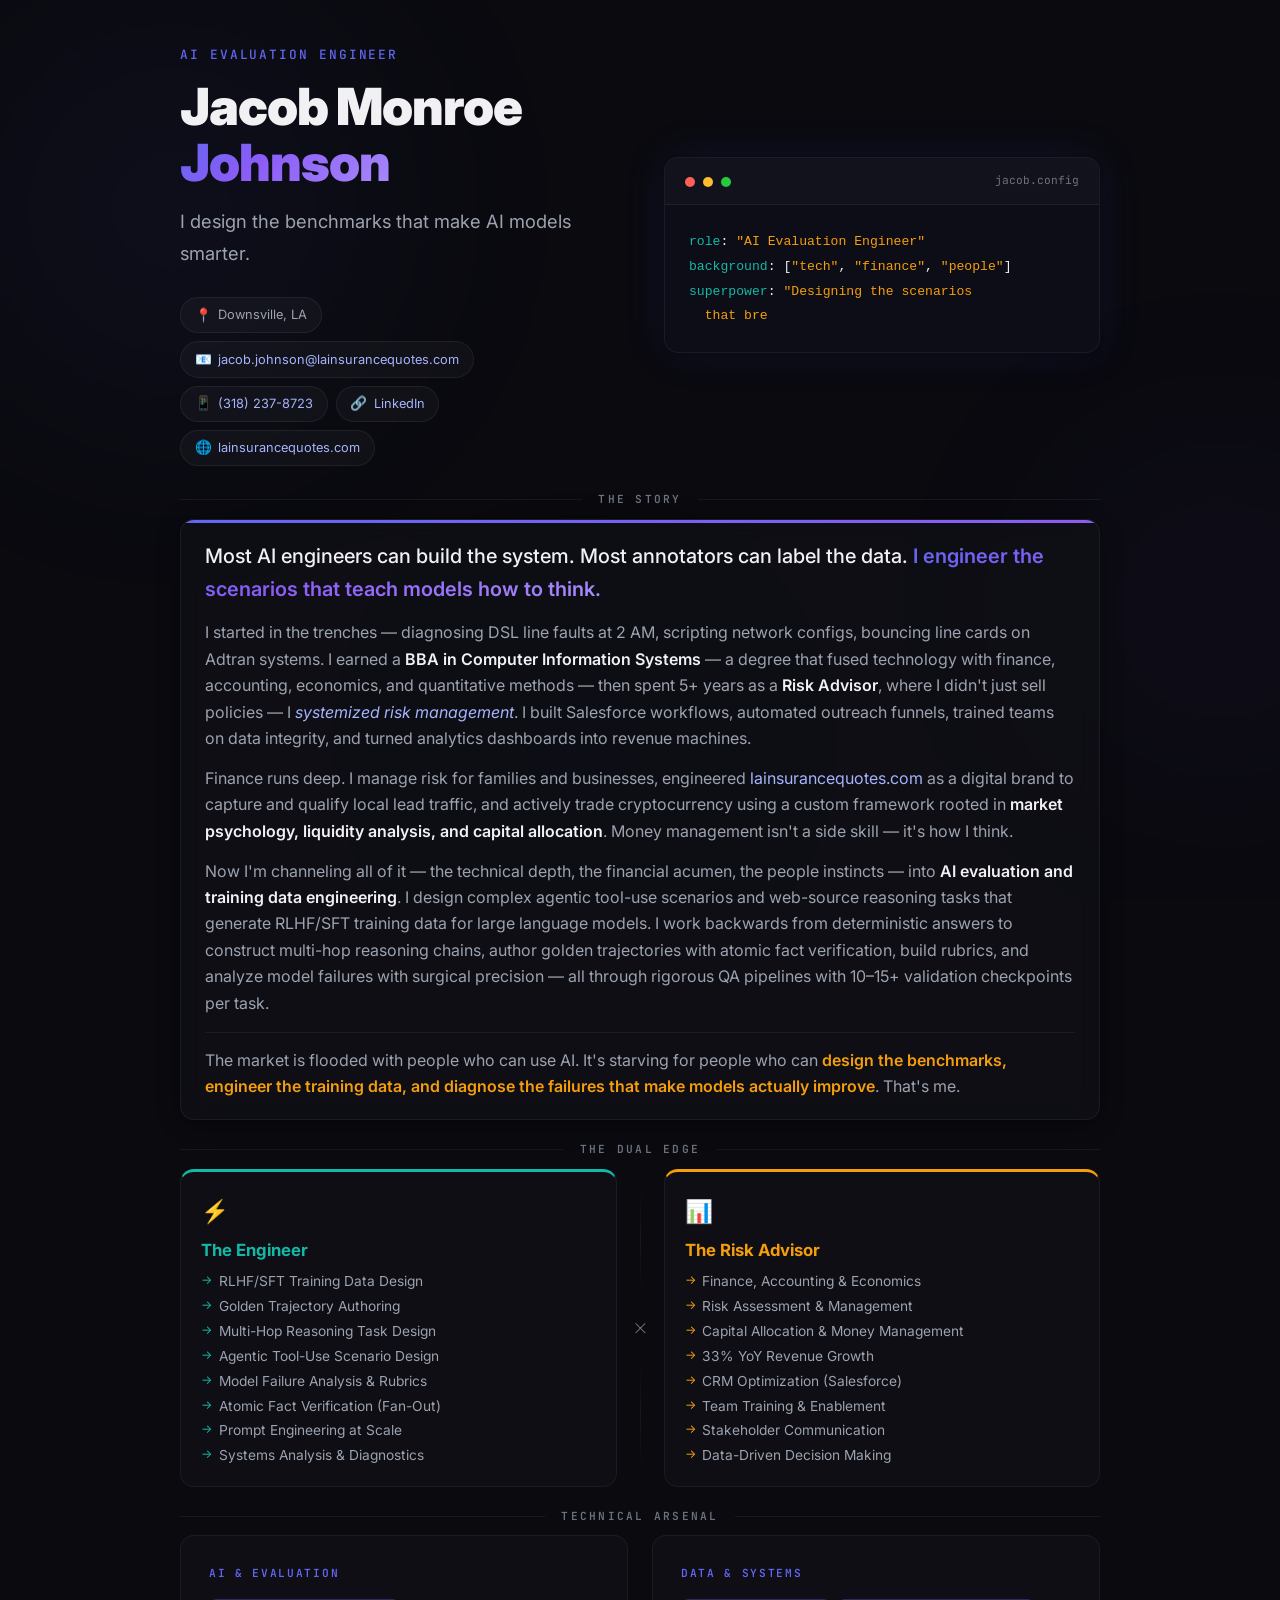
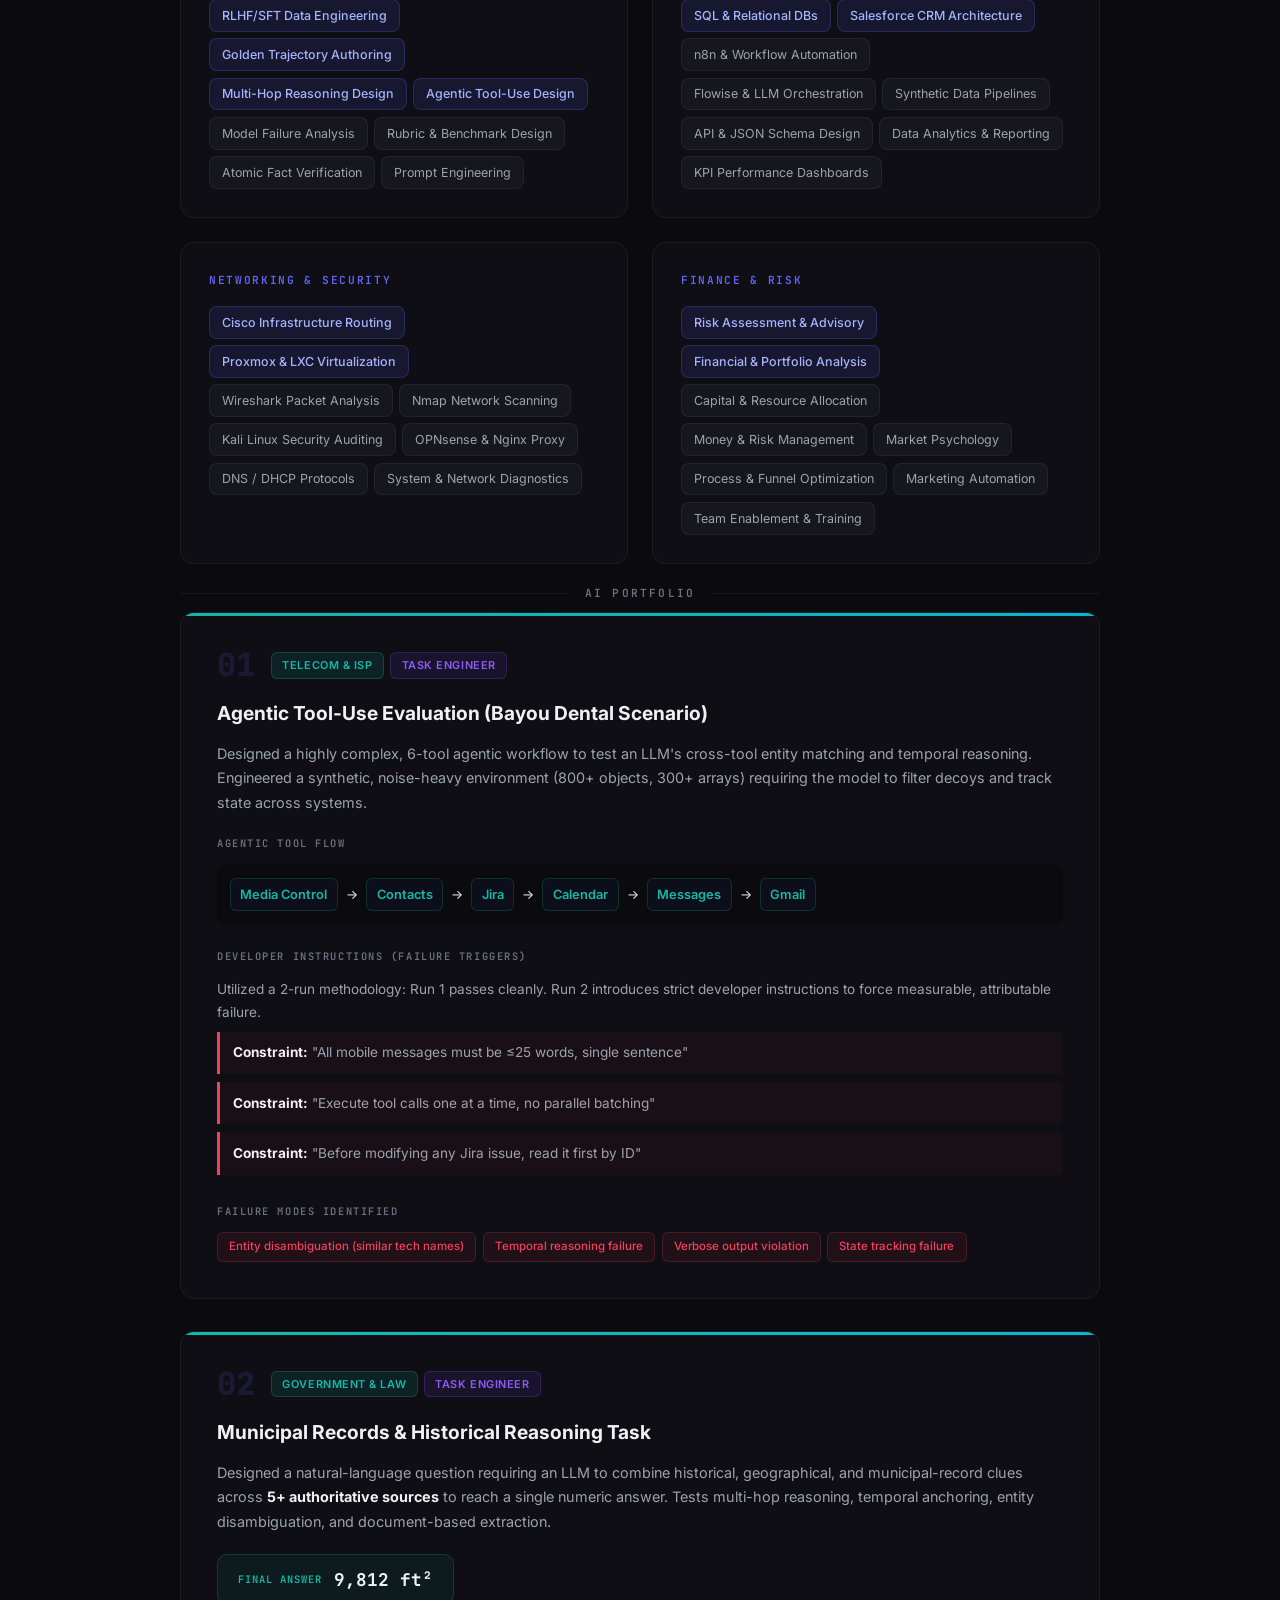
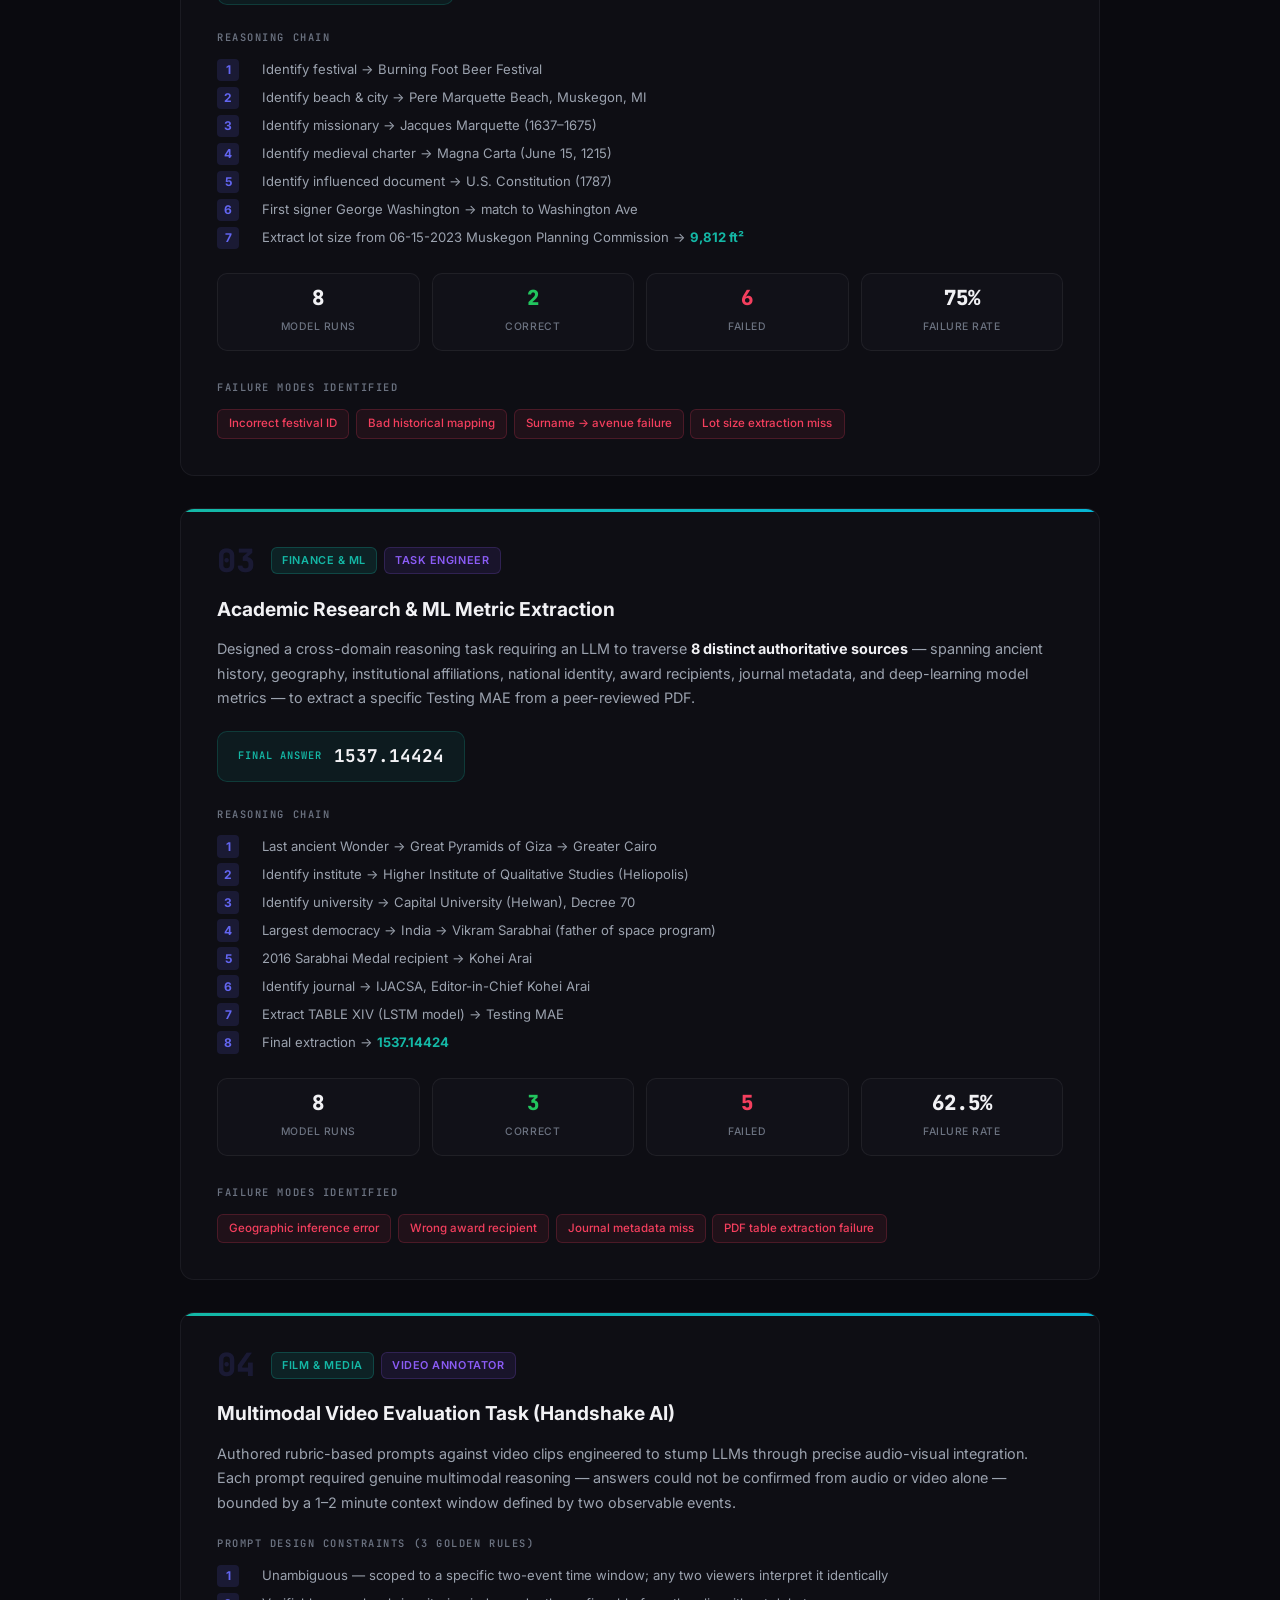
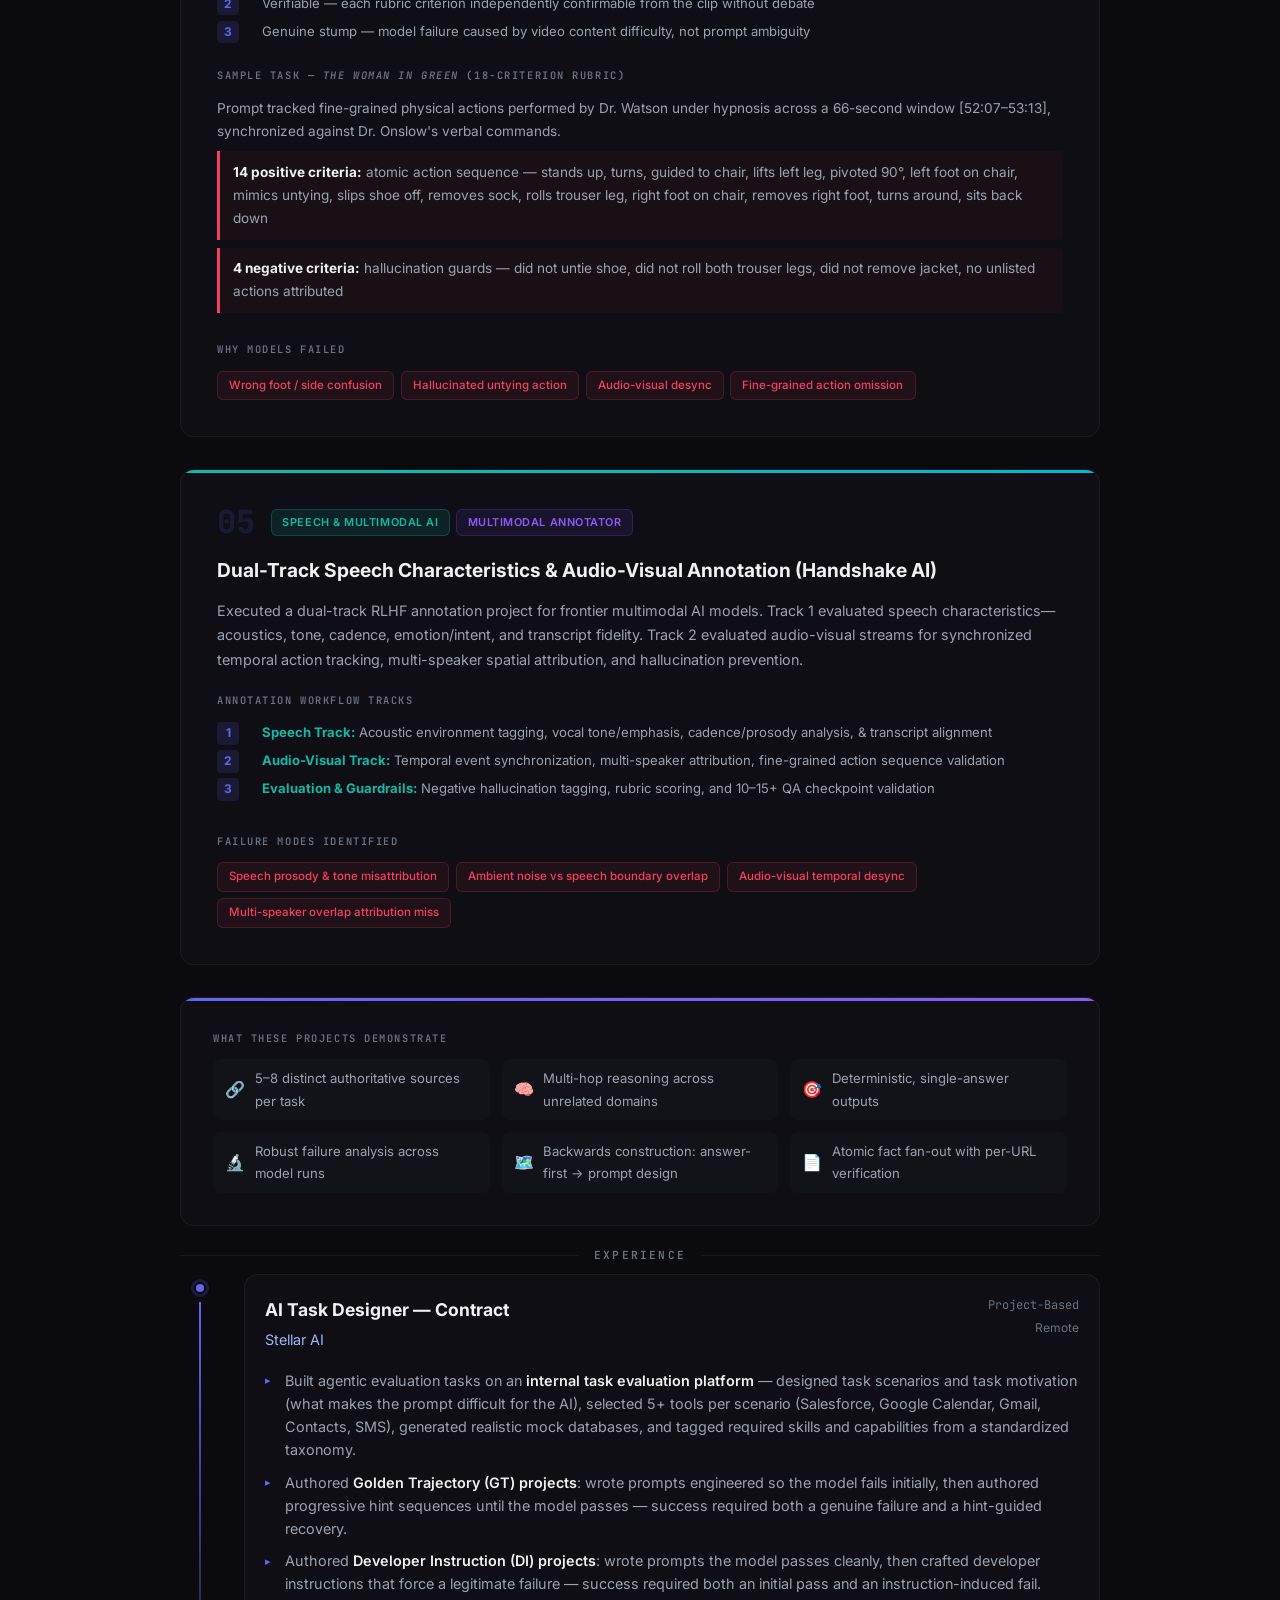
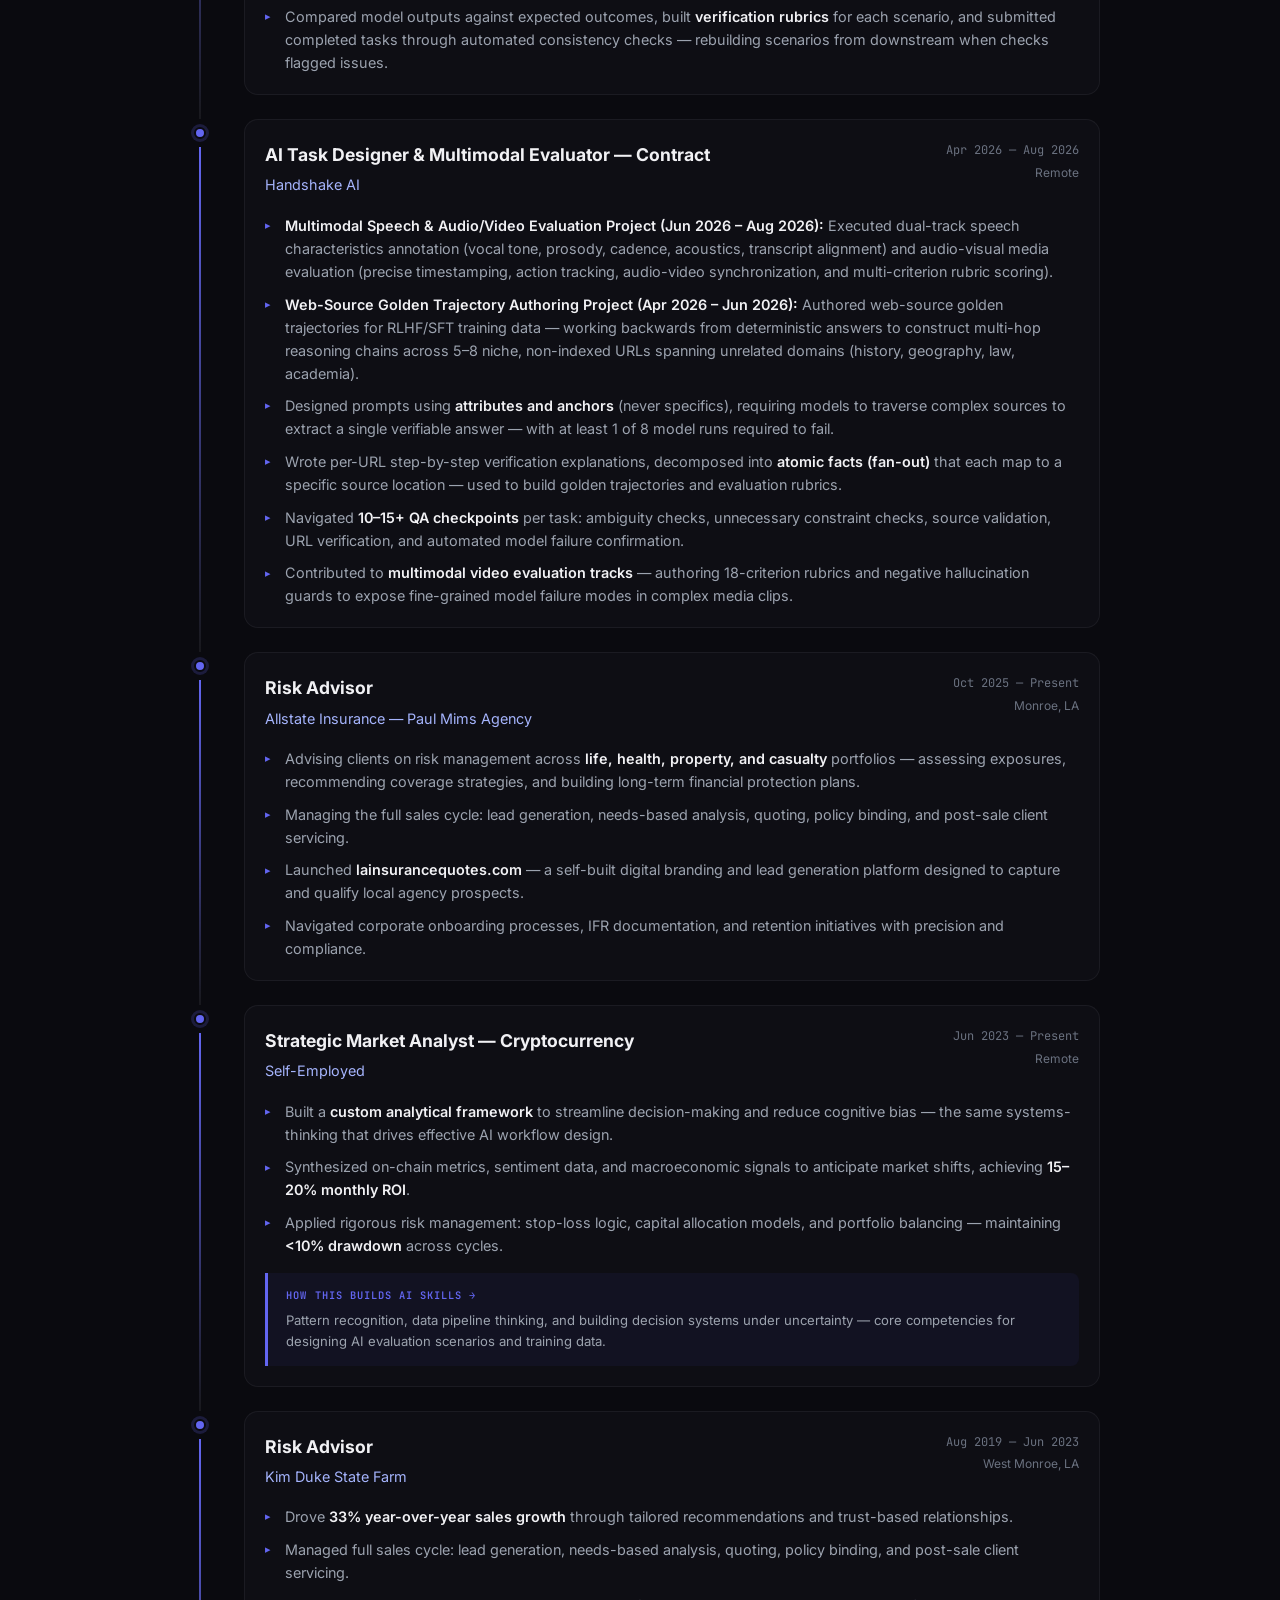
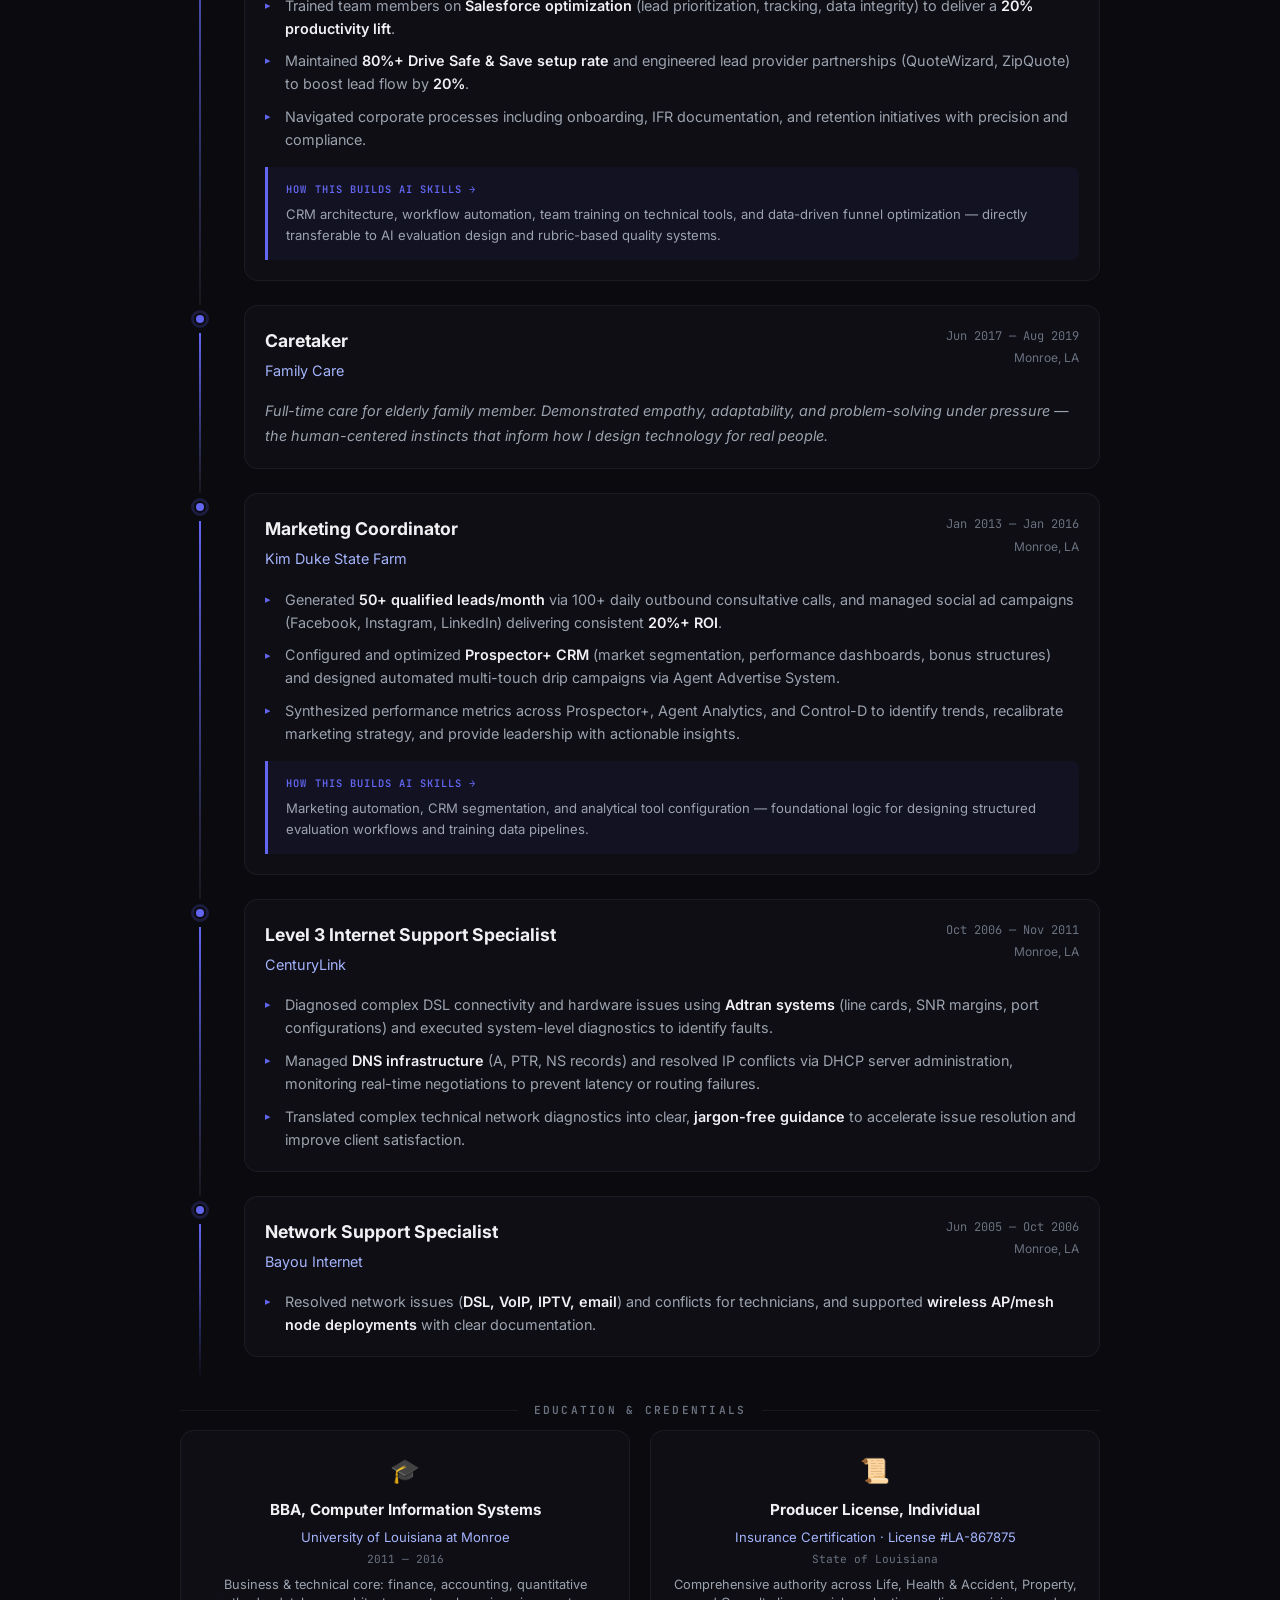
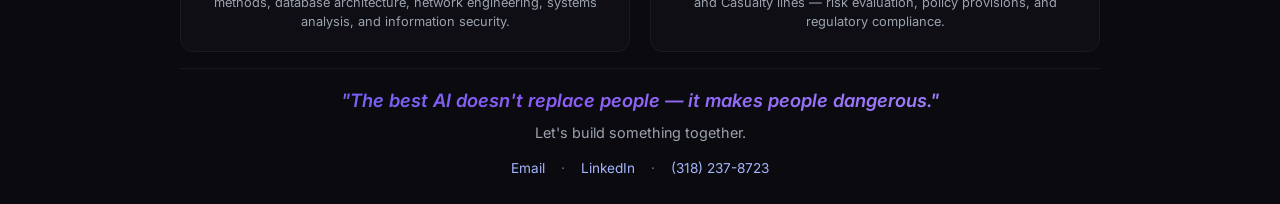
==== commit 94ec7a2a: "Revert "fromclaude" This reverts commit 8cdafb539d3a59dc7d12f51e415f2ac07bc51c4f." ====
--- a/index.html
+++ b/index.html
@@ -135,7 +135,7 @@
         <section class="skills-section" id="skills">
             <div class="section-label">
                 <span class="label-line"></span>
-                <span class="label-text">CORE SKILLS</span>
+                <span class="label-text">TECHNICAL ARSENAL</span>
                 <span class="label-line"></span>
             </div>
             <div class="skills-grid">
--- a/style.css
+++ b/style.css
@@ -389,23 +389,37 @@
     background: var(--bg-card);
     border: 1px solid var(--border-subtle);
     border-radius: var(--card-radius);
-    padding: var(--card-padding);
-    transition: border-color 0.3s ease;
-}
-
-/* One accent for both cards, matching the rest of the page */
-.duality-card:hover { border-color: var(--border-accent); }
-
-.card-icon { display: none; }
+    padding: 1.25rem;
+    position: relative;
+    overflow: hidden;
+    transition: transform 0.3s ease, box-shadow 0.3s ease, border-color 0.3s ease;
+}
+
+.duality-card:hover {
+    transform: translateY(-4px);
+    box-shadow: var(--shadow-card), var(--shadow-glow);
+}
+
+.tech-card { border-top: 3px solid var(--accent-teal); }
+.tech-card:hover { border-color: var(--accent-teal); }
+
+.people-card { border-top: 3px solid var(--accent-warm); }
+.people-card:hover { border-color: var(--accent-warm); }
+
+.card-icon {
+    font-size: 1.4rem;
+    margin-bottom: 0.35rem;
+}
 
 .duality-card h3 {
     font-size: 1.05rem;
     font-weight: 700;
-    margin-bottom: 0.75rem;
-    padding-bottom: 0.6rem;
-    border-bottom: 1px solid var(--border-subtle);
-    color: var(--text-accent);
-}
+    margin-bottom: 0.5rem;
+    color: var(--text-primary);
+}
+
+.tech-card h3 { color: var(--accent-teal); }
+.people-card h3 { color: var(--accent-warm); }
 
 .duality-card ul {
     list-style: none;
@@ -426,9 +440,12 @@
     content: '→';
     position: absolute;
     left: 0;
-    color: var(--accent-primary);
+    color: var(--text-muted);
     font-size: 0.75rem;
 }
+
+.tech-card li::before { color: var(--accent-teal); }
+.people-card li::before { color: var(--accent-warm); }
 
 /* Divider */
 .duality-divider {
@@ -436,7 +453,8 @@
     flex-direction: column;
     align-items: center;
     justify-content: center;
-    gap: 0.5rem;
+    gap: 0.75rem;
+    padding: 1rem 0;
 }
 
 .divider-line {
@@ -446,9 +464,16 @@
 }
 
 .divider-symbol {
-    font-size: 1.25rem;
+    font-size: 1.5rem;
     font-weight: 200;
     color: var(--text-muted);
+    transform: rotate(0deg);
+    animation: rotateSymbol 8s linear infinite;
+}
+
+@keyframes rotateSymbol {
+    from { transform: rotate(0deg); }
+    to { transform: rotate(360deg); }
 }
 
 /* ═══════════════════════════════════════════ SKILLS ═══════════════════════════════════════════ */
@@ -459,14 +484,14 @@
 .skills-grid {
     display: grid;
     grid-template-columns: 1fr 1fr;
-    gap: 1rem;
+    gap: 1.5rem;
 }
 
 .skill-group {
     background: var(--bg-card);
     border: 1px solid var(--border-subtle);
     border-radius: var(--card-radius);
-    padding: var(--card-padding);
+    padding: 1.75rem;
     transition: border-color 0.3s ease;
 }
 
@@ -481,29 +506,37 @@
     letter-spacing: 0.15em;
     text-transform: uppercase;
     color: var(--accent-primary);
-    margin-bottom: 0.75rem;
+    margin-bottom: 1rem;
 }
 
 .skill-tags {
     display: flex;
     flex-wrap: wrap;
-    gap: 0.35rem;
-}
-
-/* All tags share one box style; "primary" is just brighter text */
+    gap: 0.4rem;
+}
+
 .skill-tag {
     display: inline-block;
-    padding: 0.2rem 0.6rem;
+    padding: 0.3rem 0.75rem;
     background: rgba(255, 255, 255, 0.04);
     border: 1px solid var(--border-subtle);
     border-radius: 8px;
-    font-size: 0.76rem;
-    line-height: 1.5;
-    color: var(--text-secondary);
+    font-size: 0.78rem;
+    color: var(--text-secondary);
+    transition: all 0.25s ease;
+}
+
+.skill-tag:hover {
+    background: rgba(99, 102, 241, 0.1);
+    border-color: var(--border-accent);
+    color: var(--text-primary);
+    transform: translateY(-1px);
 }
 
 .skill-tag.primary {
-    color: var(--text-primary);
+    background: rgba(99, 102, 241, 0.12);
+    border-color: rgba(99, 102, 241, 0.25);
+    color: var(--text-accent);
     font-weight: 500;
 }
 
@@ -1133,12 +1166,6 @@
 }
 
 /* ═══════════════════════════════════════════ RESPONSIVE ═══════════════════════════════════════════ */
-@media (max-width: 900px) {
-    .skills-grid {
-        grid-template-columns: 1fr;
-    }
-}
-
 @media (max-width: 768px) {
     .hero {
         grid-template-columns: 1fr;
@@ -1157,7 +1184,7 @@
 
     .duality-divider {
         flex-direction: row;
-        padding: 0;
+        padding: 0 1rem;
     }
 
     .divider-line {
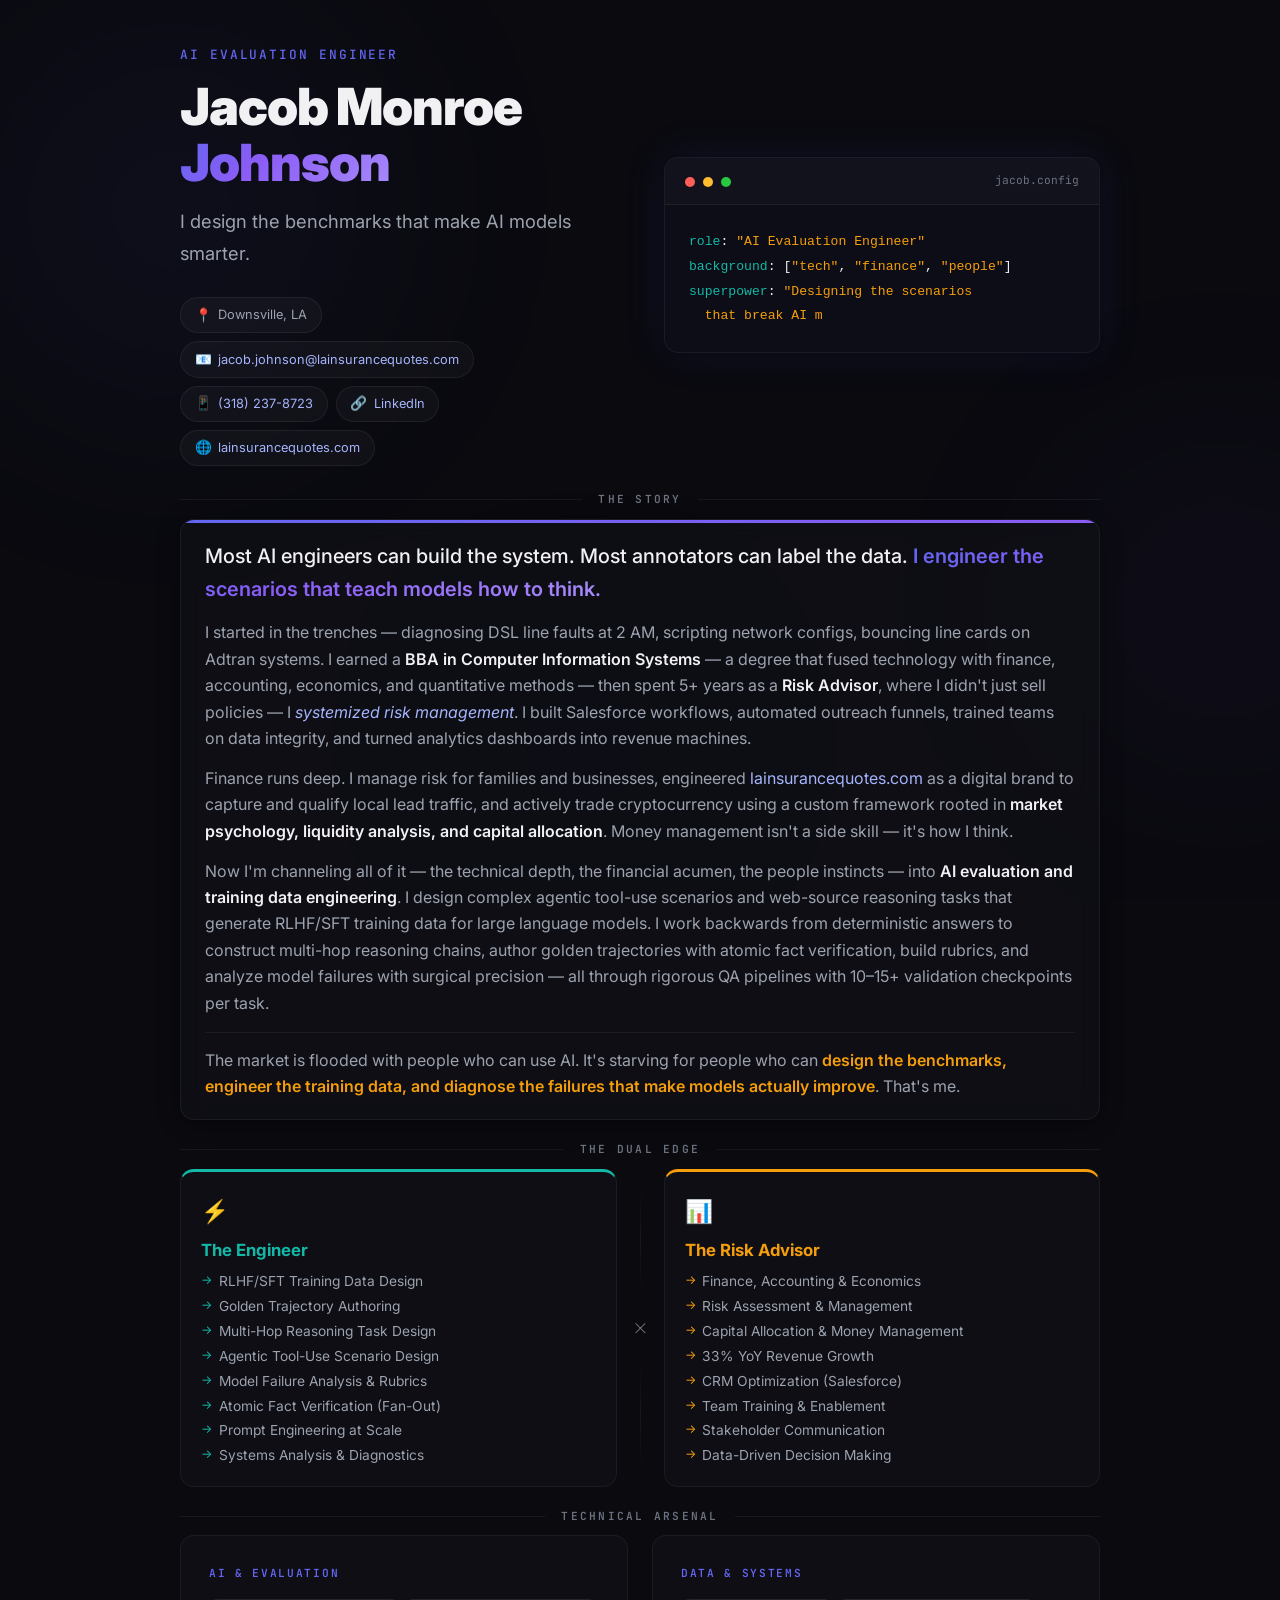
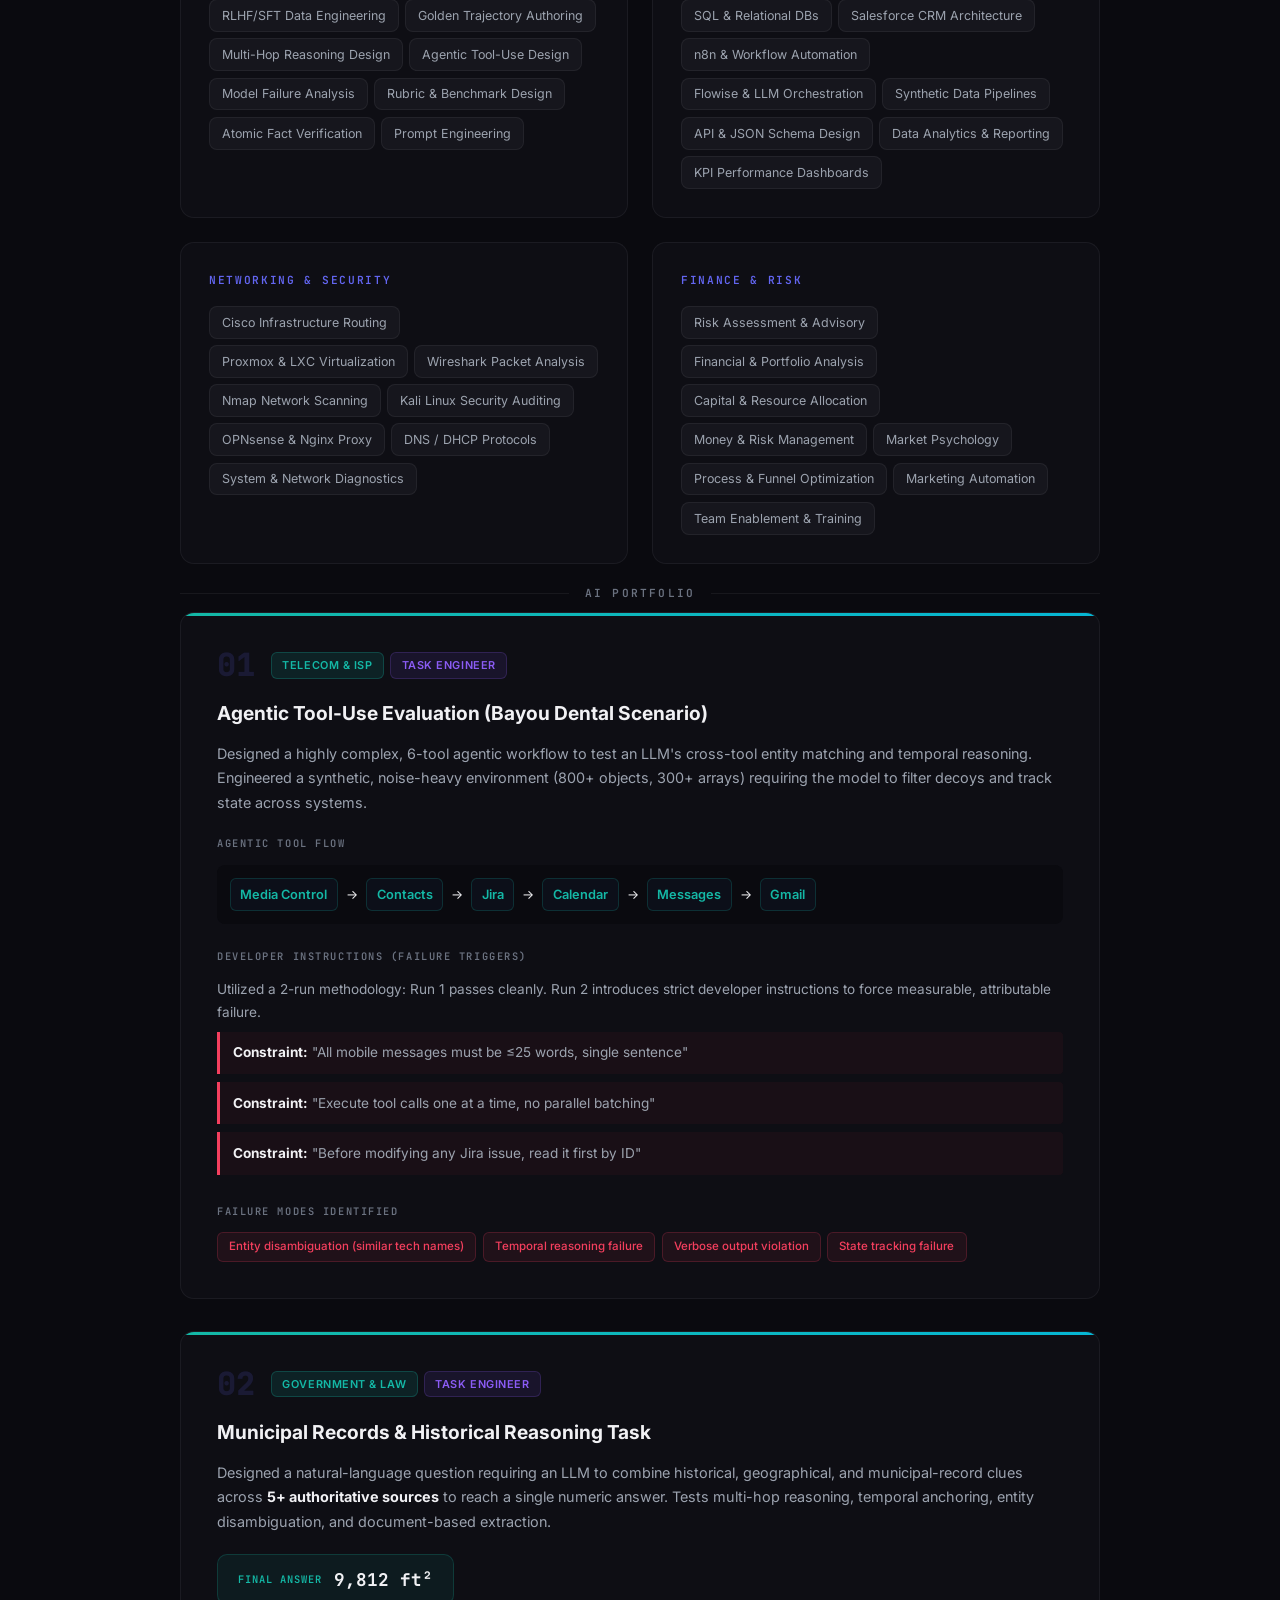
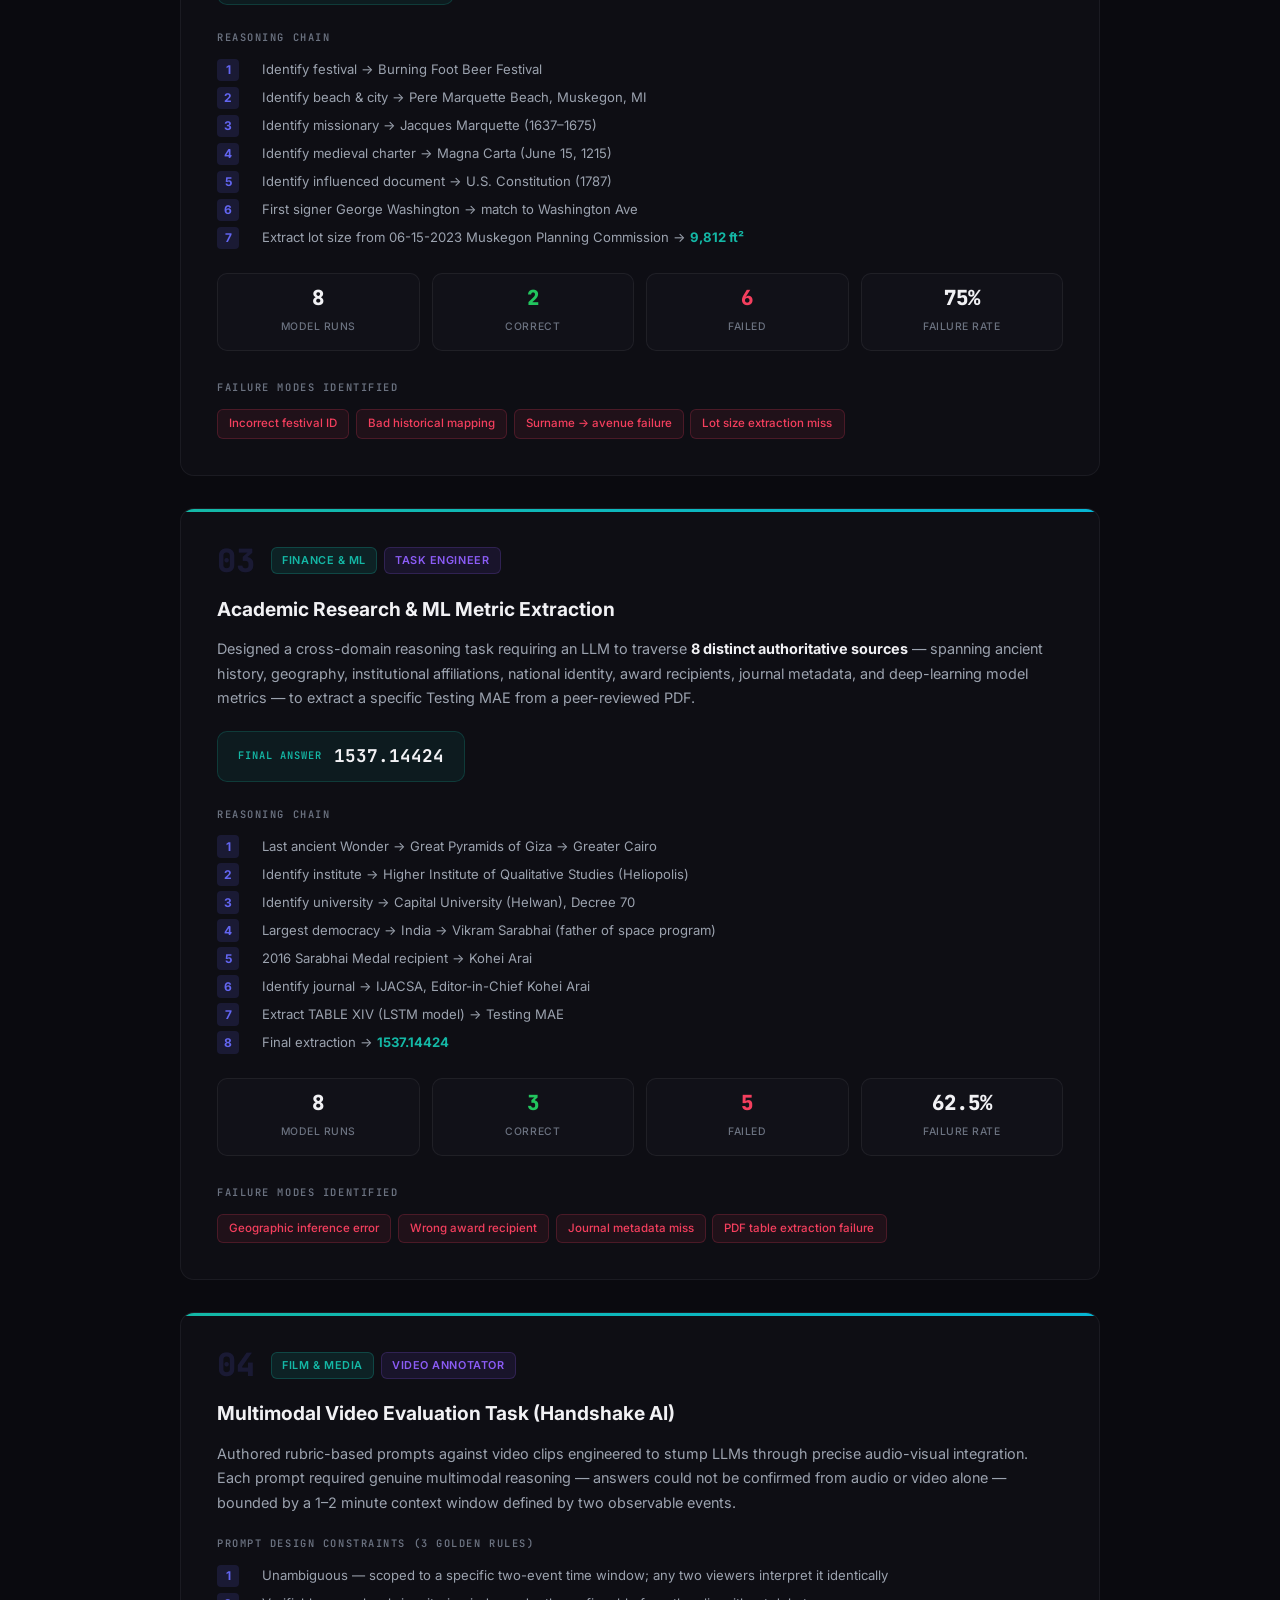
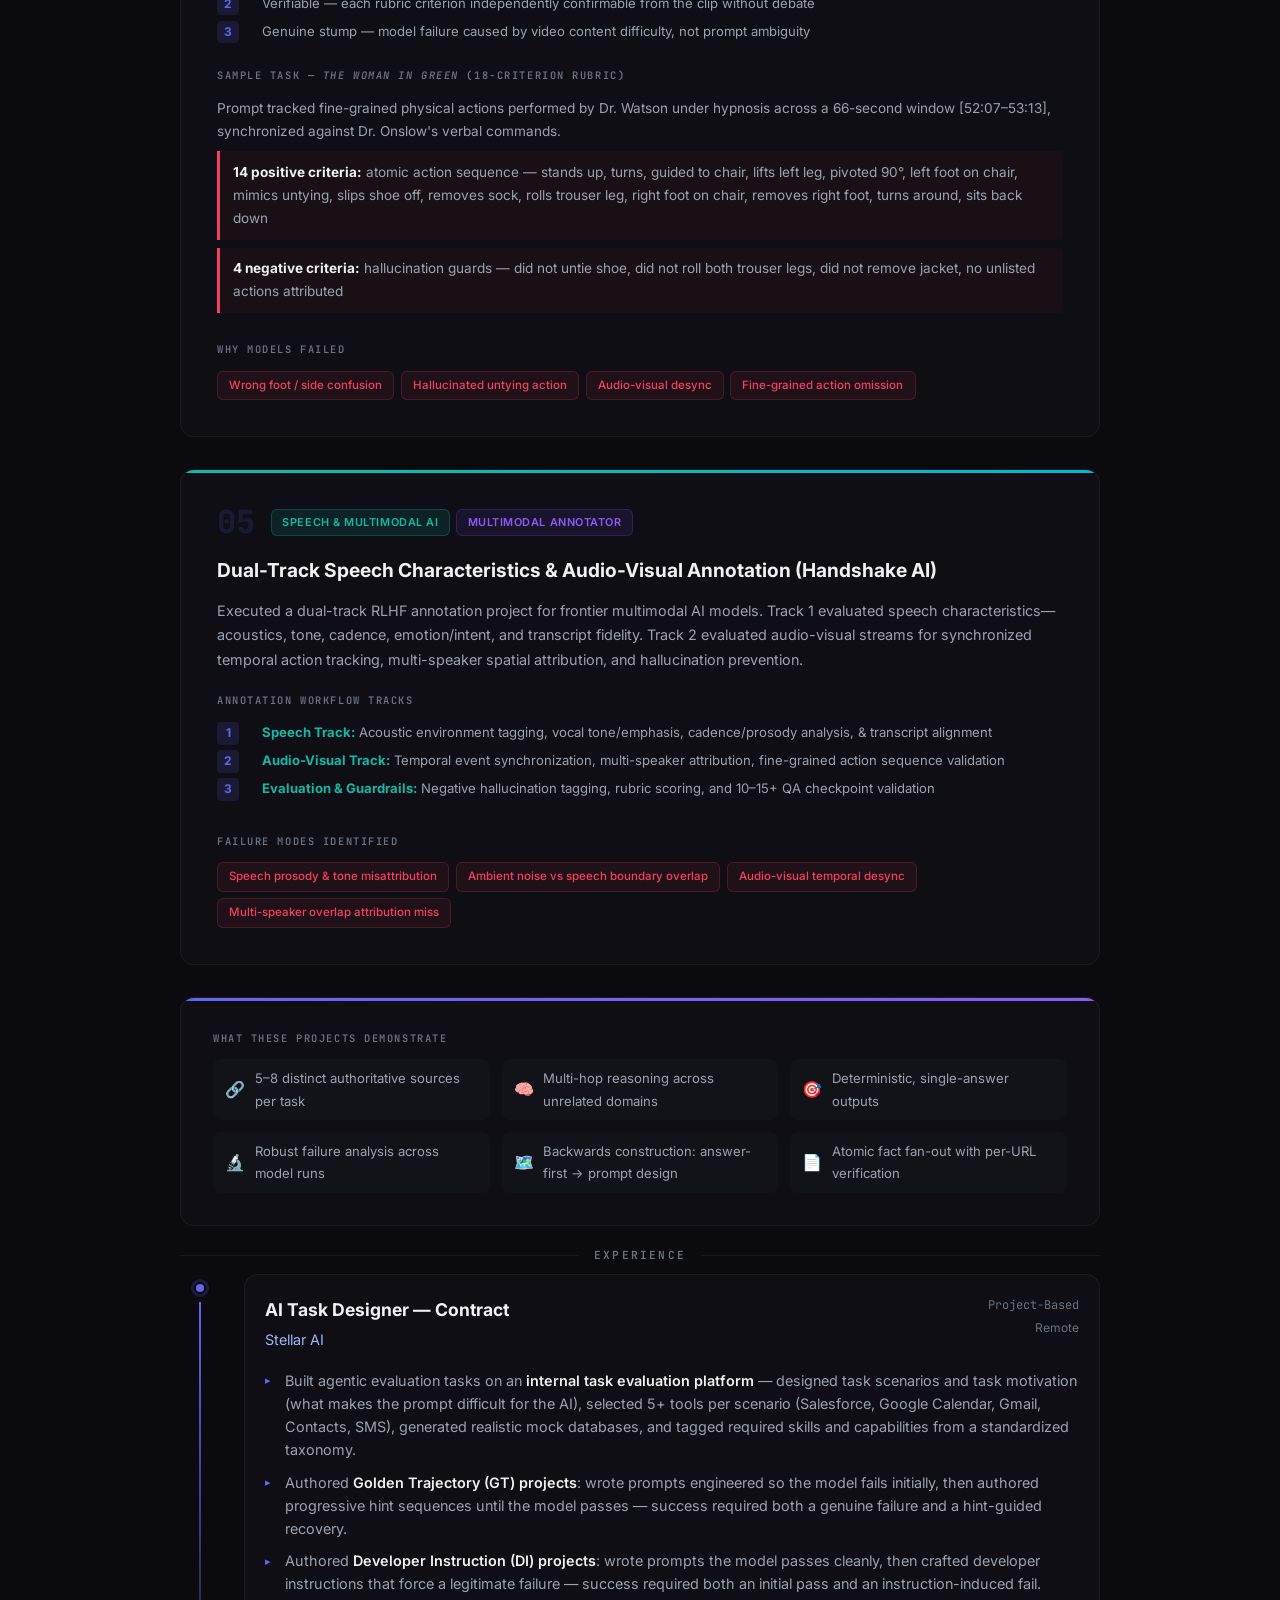
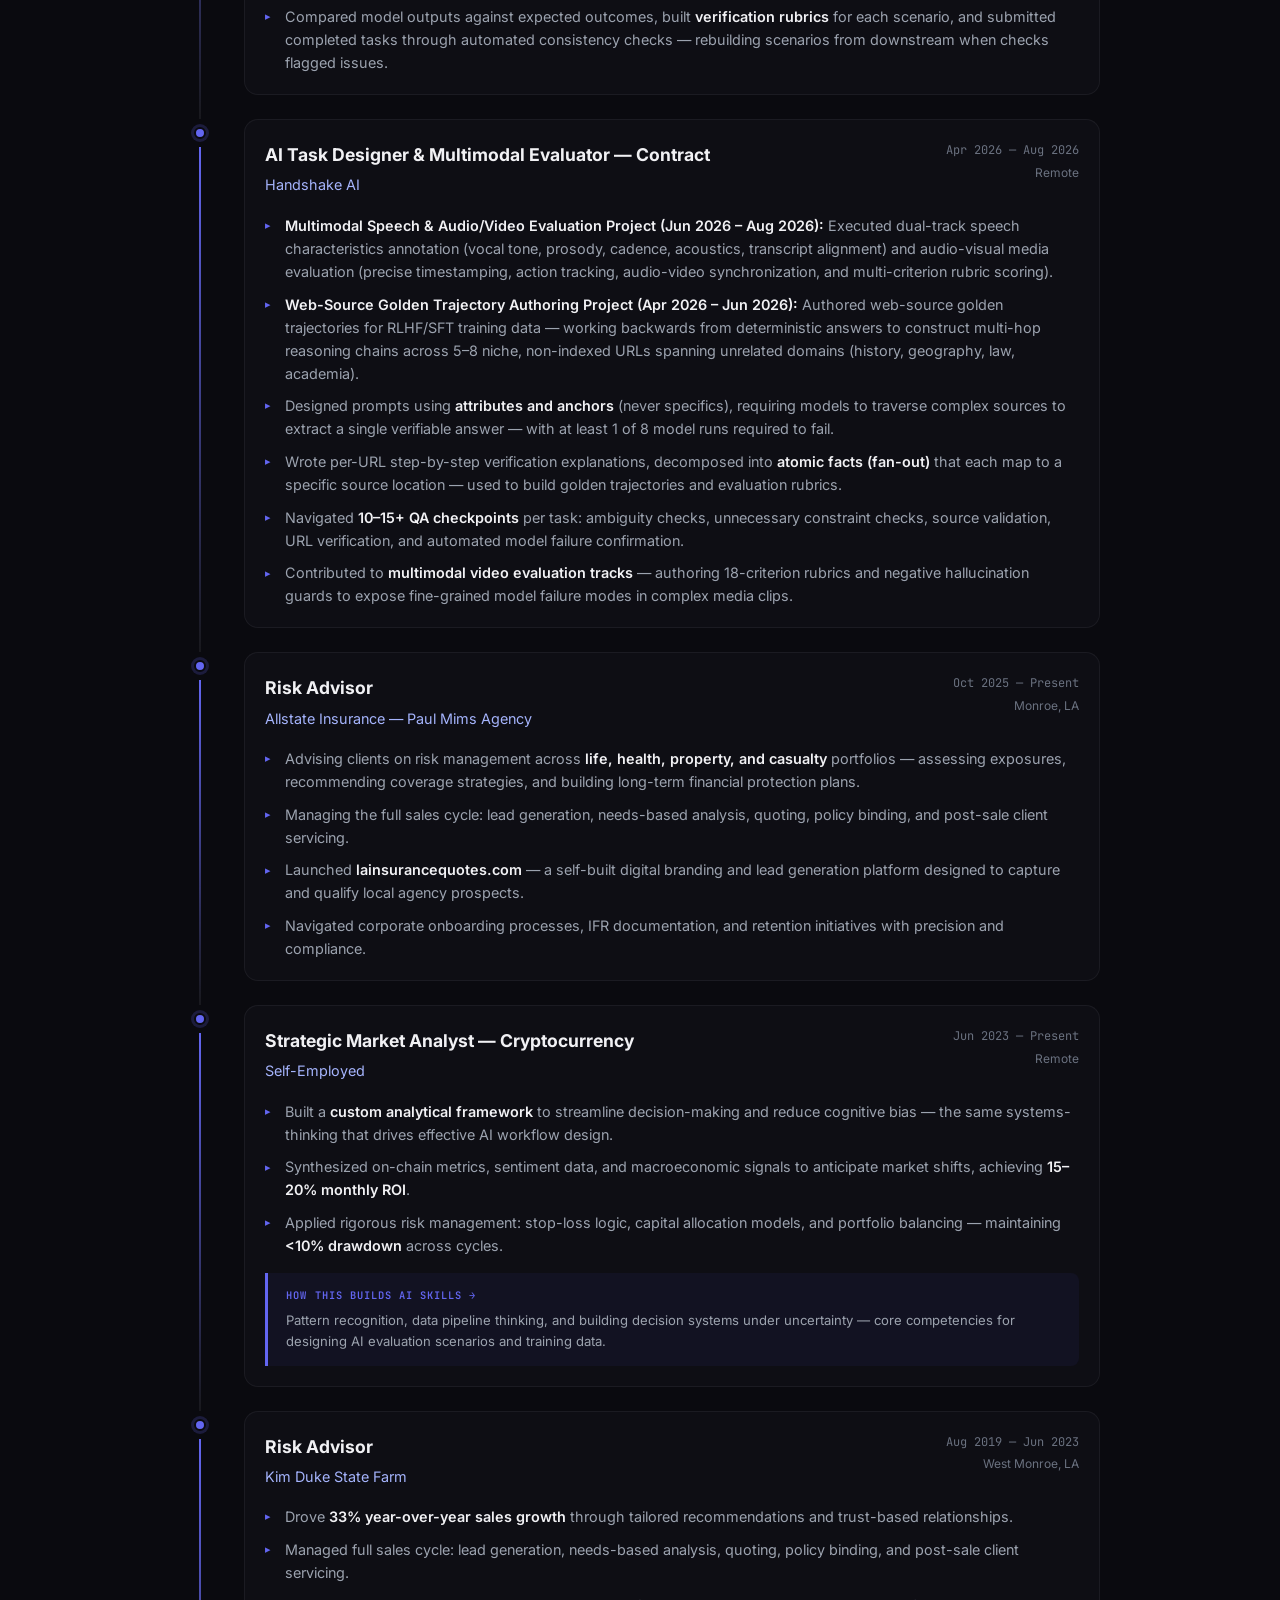
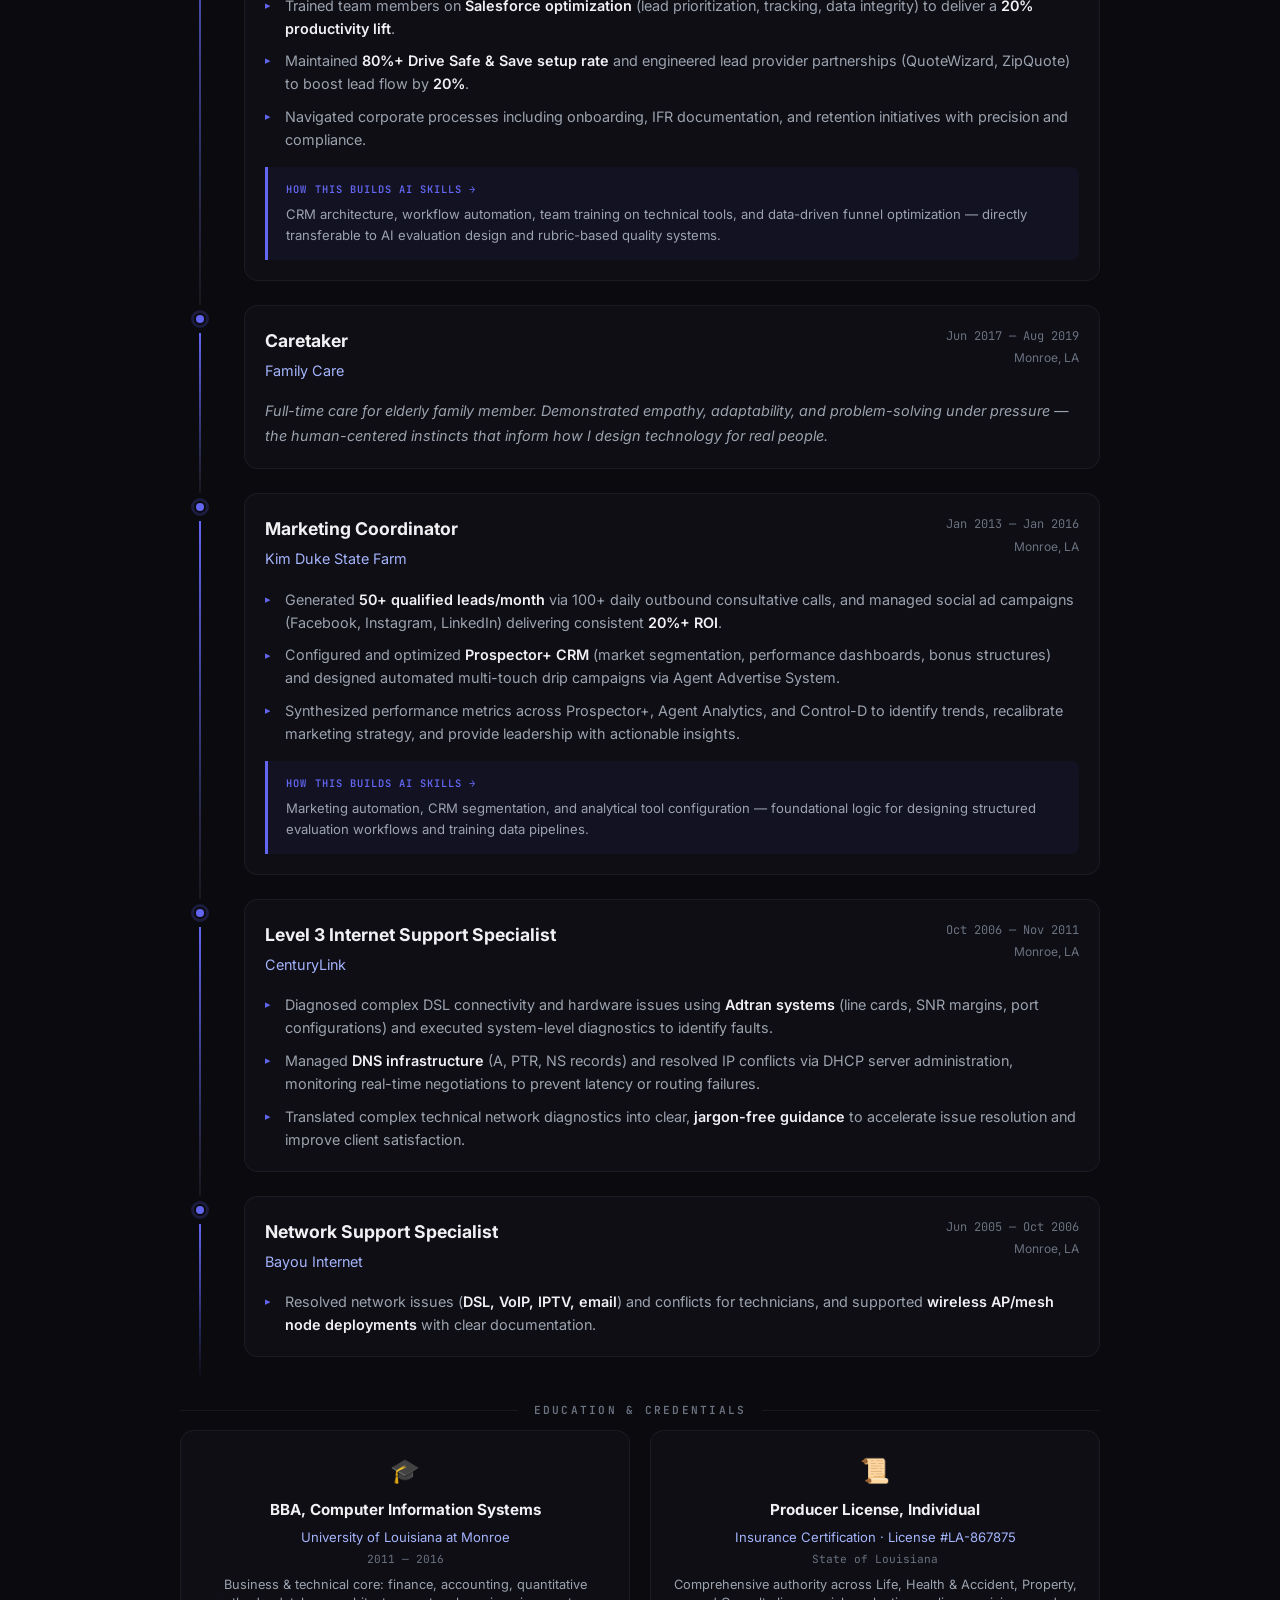
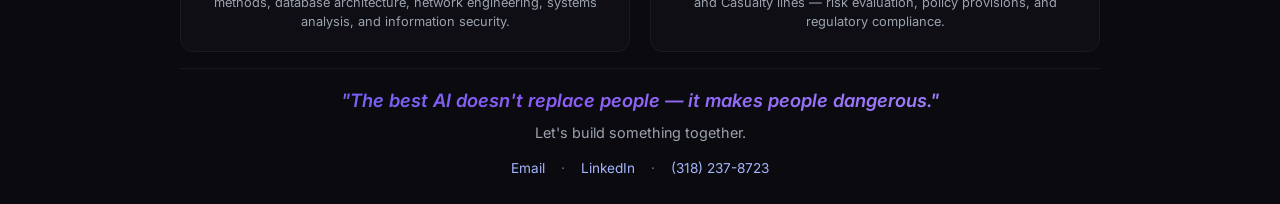
==== commit 5719abb9: "backto344" ====
--- a/index.html
+++ b/index.html
@@ -142,10 +142,10 @@
                 <div class="skill-group">
                     <h4 class="skill-category">AI & Evaluation</h4>
                     <div class="skill-tags">
-                        <span class="skill-tag primary">RLHF/SFT Data Engineering</span>
-                        <span class="skill-tag primary">Golden Trajectory Authoring</span>
-                        <span class="skill-tag primary">Multi-Hop Reasoning Design</span>
-                        <span class="skill-tag primary">Agentic Tool-Use Design</span>
+                        <span class="skill-tag">RLHF/SFT Data Engineering</span>
+                        <span class="skill-tag">Golden Trajectory Authoring</span>
+                        <span class="skill-tag">Multi-Hop Reasoning Design</span>
+                        <span class="skill-tag">Agentic Tool-Use Design</span>
                         <span class="skill-tag">Model Failure Analysis</span>
                         <span class="skill-tag">Rubric & Benchmark Design</span>
                         <span class="skill-tag">Atomic Fact Verification</span>
@@ -155,8 +155,8 @@
                 <div class="skill-group">
                     <h4 class="skill-category">Data & Systems</h4>
                     <div class="skill-tags">
-                        <span class="skill-tag primary">SQL & Relational DBs</span>
-                        <span class="skill-tag primary">Salesforce CRM Architecture</span>
+                        <span class="skill-tag">SQL & Relational DBs</span>
+                        <span class="skill-tag">Salesforce CRM Architecture</span>
                         <span class="skill-tag">n8n & Workflow Automation</span>
                         <span class="skill-tag">Flowise & LLM Orchestration</span>
                         <span class="skill-tag">Synthetic Data Pipelines</span>
@@ -168,8 +168,8 @@
                 <div class="skill-group">
                     <h4 class="skill-category">Networking & Security</h4>
                     <div class="skill-tags">
-                        <span class="skill-tag primary">Cisco Infrastructure Routing</span>
-                        <span class="skill-tag primary">Proxmox & LXC Virtualization</span>
+                        <span class="skill-tag">Cisco Infrastructure Routing</span>
+                        <span class="skill-tag">Proxmox & LXC Virtualization</span>
                         <span class="skill-tag">Wireshark Packet Analysis</span>
                         <span class="skill-tag">Nmap Network Scanning</span>
                         <span class="skill-tag">Kali Linux Security Auditing</span>
@@ -181,8 +181,8 @@
                 <div class="skill-group">
                     <h4 class="skill-category">Finance & Risk</h4>
                     <div class="skill-tags">
-                        <span class="skill-tag primary">Risk Assessment & Advisory</span>
-                        <span class="skill-tag primary">Financial & Portfolio Analysis</span>
+                        <span class="skill-tag">Risk Assessment & Advisory</span>
+                        <span class="skill-tag">Financial & Portfolio Analysis</span>
                         <span class="skill-tag">Capital & Resource Allocation</span>
                         <span class="skill-tag">Money & Risk Management</span>
                         <span class="skill-tag">Market Psychology</span>
